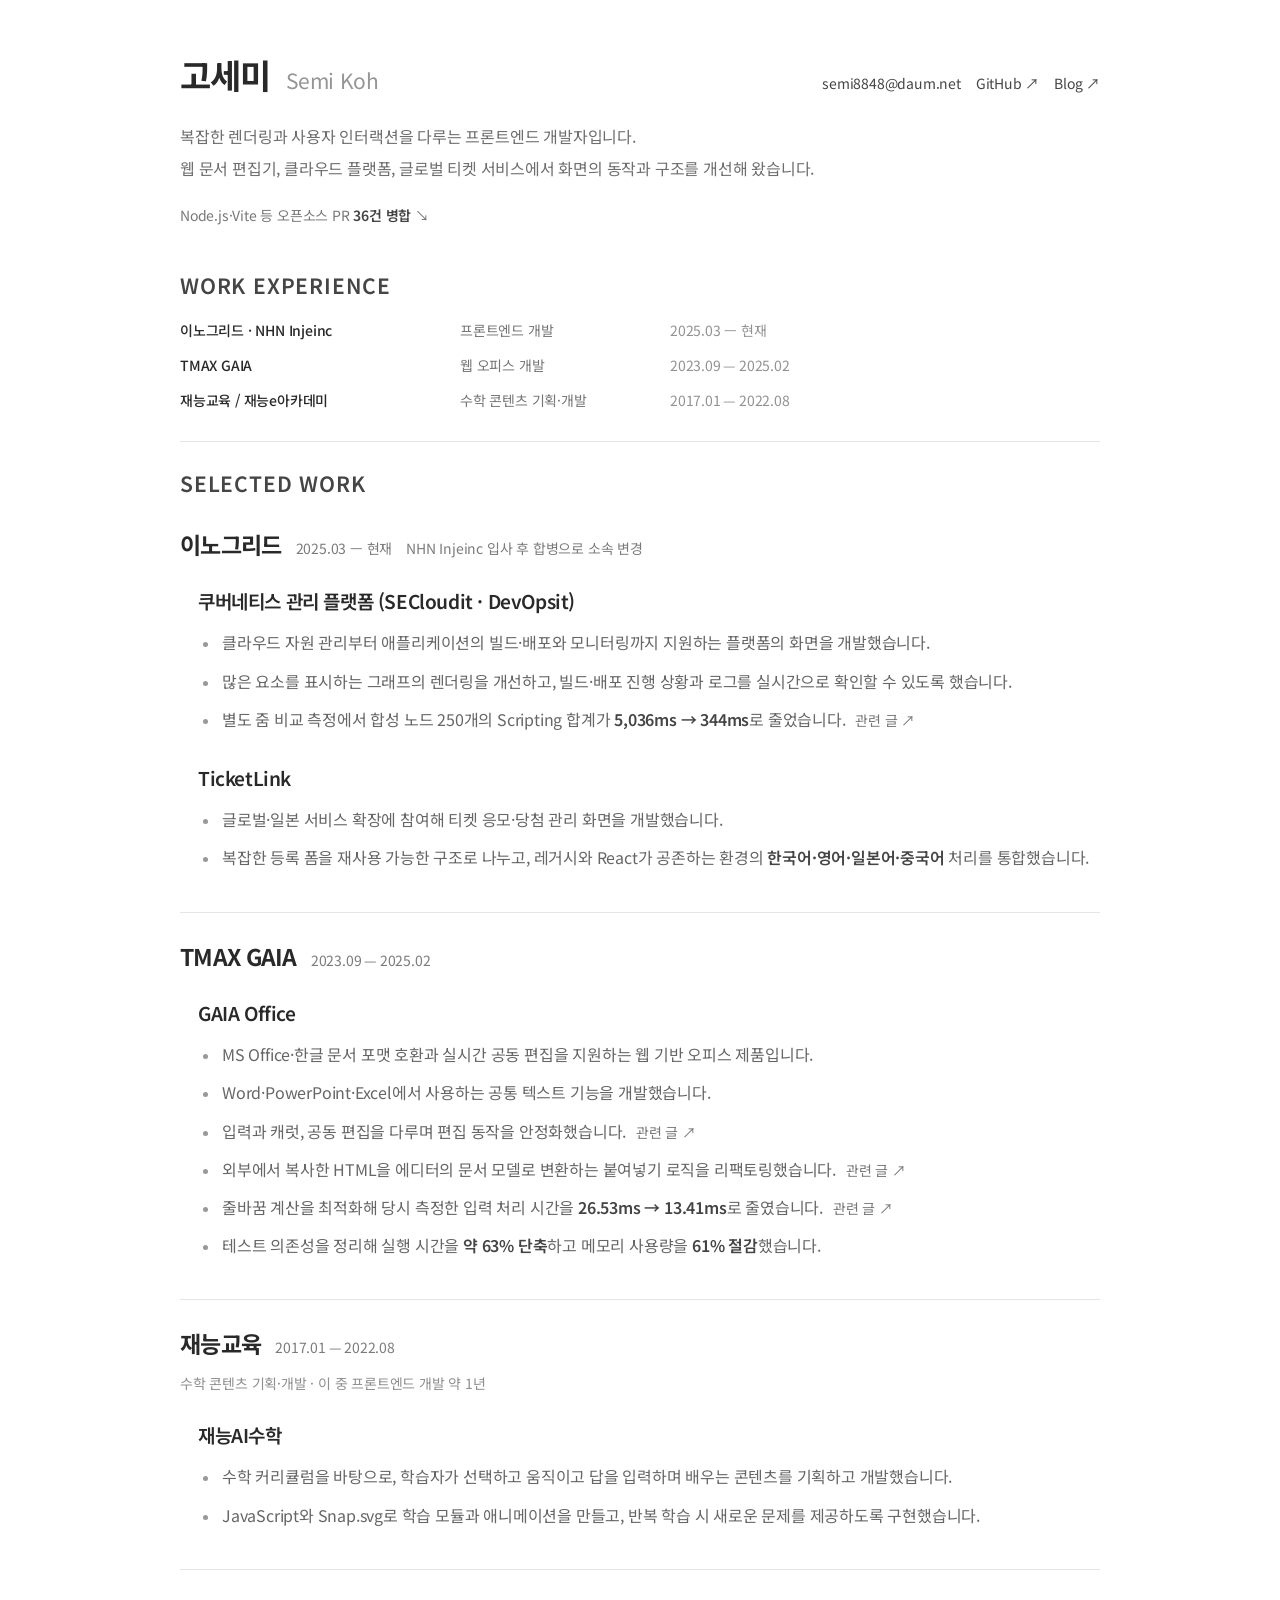
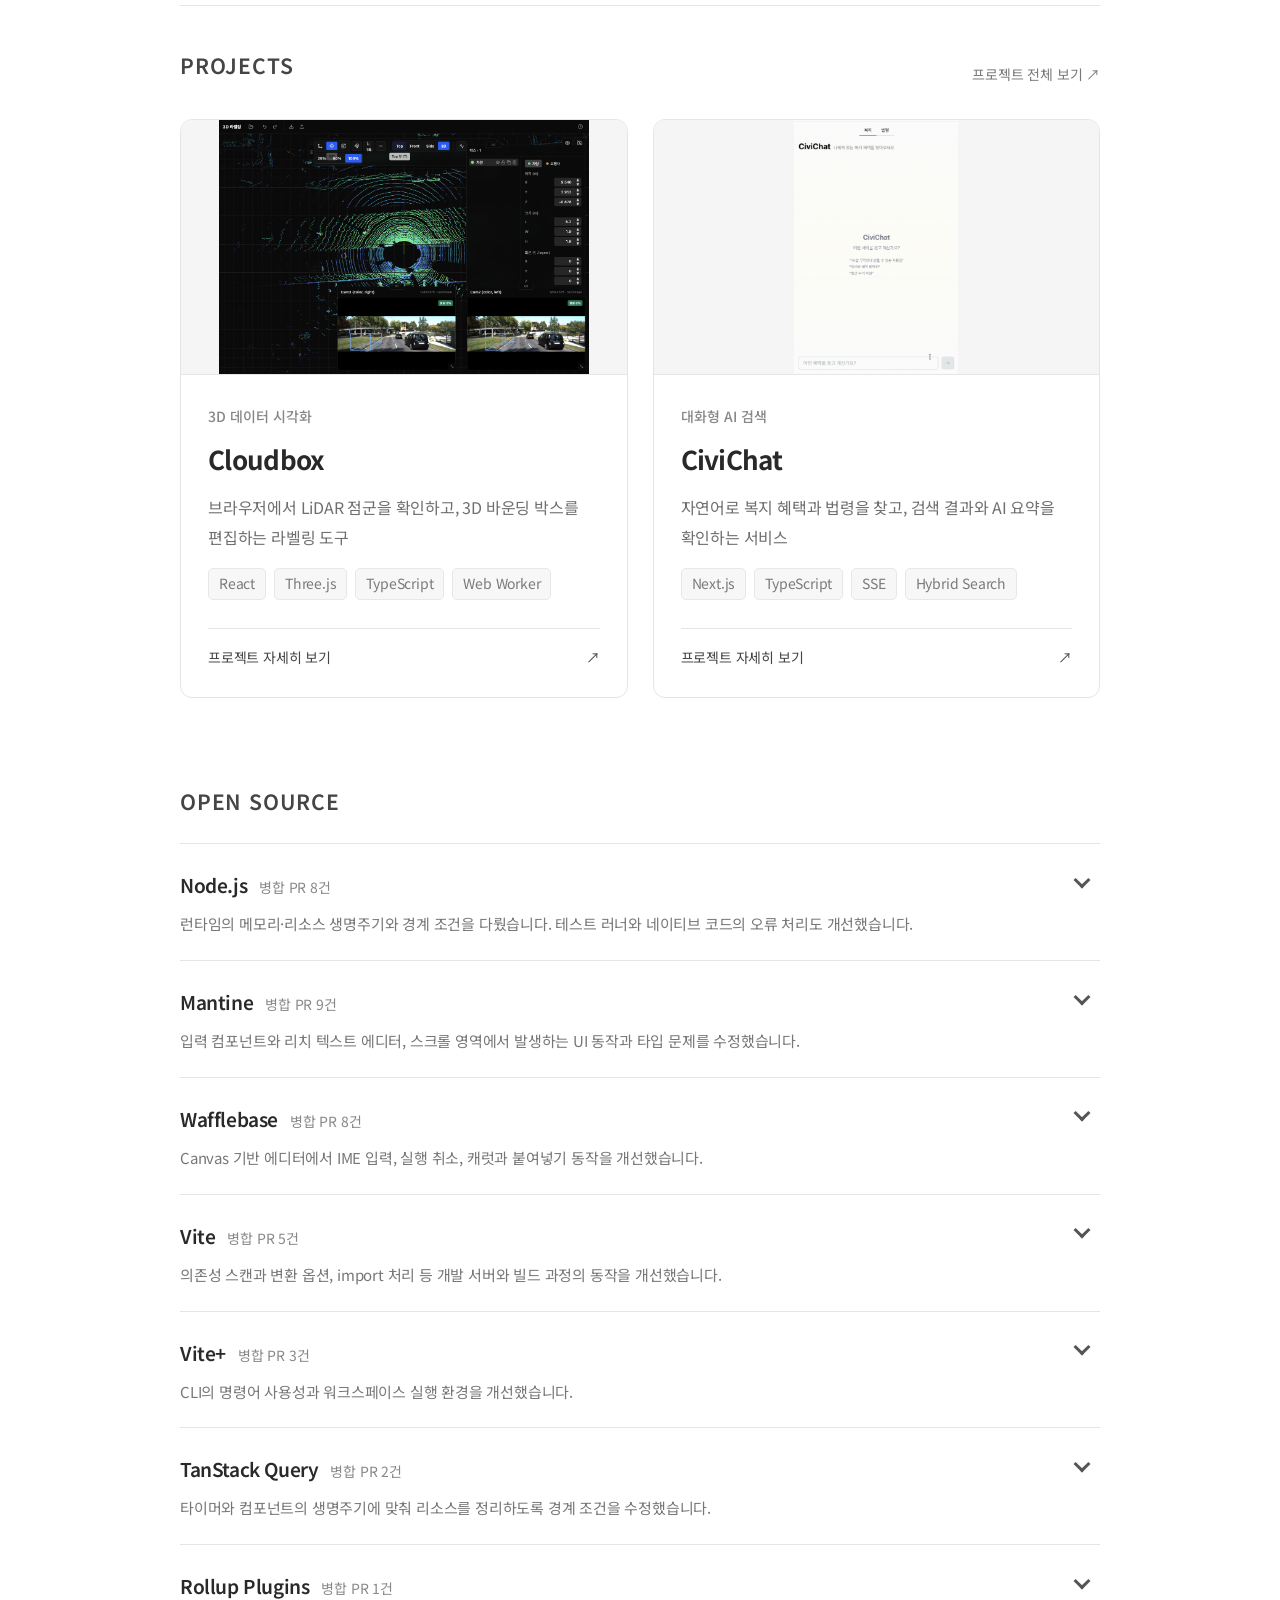
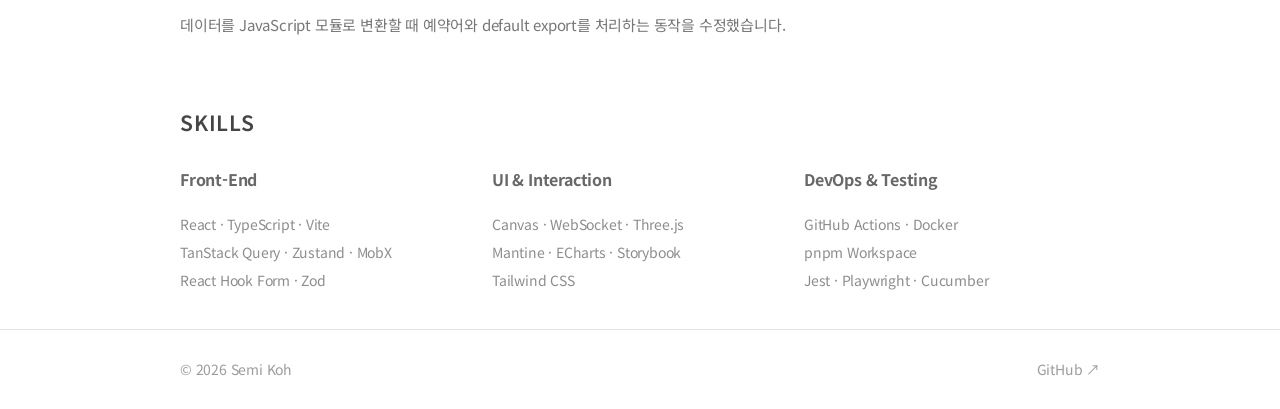
==== index.html @ ae6868f2 "Create portfolio" ====
<!doctype html><html lang="ko"><head><meta charset="utf-8"><meta name="viewport" content="width=device-width, initial-scale=1"><meta name="description" content="고세미의 프론트엔드 개발 포트폴리오. 렌더링 성능, 복잡한 UI, 오픈소스 기여를 소개합니다."><title>고세미 · 프론트엔드 포트폴리오</title><link rel="stylesheet" href="style.css?v=20261123-18"></head><body><a class="skip" href="#main">본문 바로가기</a><main id="main" class="wrap career-page portfolio-document"><section class="portfolio-introduction"><div class="intro-heading-row"><h1>고세미<span> Semi Koh</span></h1><div class="profile-links"><a href="mailto:semi8848@daum.net">semi8848@daum.net</a><a href="https://github.com/semimikoh" target="_blank" rel="noopener noreferrer">GitHub ↗</a><a href="https://colonni.xyz/ko" target="_blank" rel="noopener noreferrer">Blog ↗</a></div></div><p>복잡한 렌더링과 사용자 인터랙션을 다루는 프론트엔드 개발자입니다.<br>웹 문서 편집기, 클라우드 플랫폼, 글로벌 티켓 서비스에서 화면의 동작과 구조를 개선해 왔습니다.</p><p class="contribution-summary"><a href="#open-source">Node.js·Vite 등 오픈소스 PR <strong>36건 병합</strong><span aria-hidden="true"> ↘</span></a></p></section>
<section class="work-overview" aria-labelledby="work-experience"><h2 id="work-experience" class="document-section-title">WORK EXPERIENCE</h2><a href="#inno"><span>이노그리드 · NHN Injeinc</span><span>프론트엔드 개발</span><time>2025.03 — 현재</time></a><a href="#editor"><span>TMAX GAIA</span><span>웹 오피스 개발</span><time>2023.09 — 2025.02</time></a><a href="#jaeneung"><span>재능교육 / 재능e아카데미</span><span>수학 콘텐츠 기획·개발</span><time>2017.01 — 2022.08</time></a></section><h2 class="document-section-title selected-work-title">SELECTED WORK</h2>
<section class="career career-inno" id="inno"><div class="career-company"><div class="company-title-row"><h2>이노그리드</h2><span class="company-period">2025.03 — 현재</span><span class="company-note">NHN Injeinc 입사 후 합병으로 소속 변경</span></div></div><div class="career-projects">
<section class="career-project career-summary" id="platform"><h3 class="career-project-name">쿠버네티스 관리 플랫폼 (SECloudit · DevOpsit)</h3><ul class="career-summary-points"><li>클라우드 자원 관리부터 애플리케이션의 빌드·배포와 모니터링까지 지원하는 플랫폼의 화면을 개발했습니다.</li><li>많은 요소를 표시하는 그래프의 렌더링을 개선하고, 빌드·배포 진행 상황과 로그를 실시간으로 확인할 수 있도록 했습니다.</li><li>별도 줌 비교 측정에서 합성 노드 250개의 Scripting 합계가 <strong>5,036ms → 344ms</strong>로 줄었습니다. <a class="career-inline-link" href="https://colonni.xyz/ko/posts/dom-canvas-hybrid-rendering" target="_blank" rel="noopener noreferrer" aria-label="그래프 렌더링 개선 관련 글 (새 탭)">관련 글 ↗</a></li></ul></section>
<section class="career-project career-summary" id="ticketlink"><h3 class="career-project-name">TicketLink</h3><ul class="career-summary-points"><li>글로벌·일본 서비스 확장에 참여해 티켓 응모·당첨 관리 화면을 개발했습니다.</li><li>복잡한 등록 폼을 재사용 가능한 구조로 나누고, 레거시와 React가 공존하는 환경의 <strong>한국어·영어·일본어·중국어</strong> 처리를 통합했습니다.</li></ul></section>
</div></section>
<section class="career" id="editor"><div class="career-company"><div class="company-title-row"><h2>TMAX GAIA</h2><span class="company-period">2023.09 — 2025.02</span></div></div><div class="career-projects"><section class="career-project career-summary"><h3 class="career-project-name">GAIA Office</h3><ul class="career-summary-points"><li>MS Office·한글 문서 포맷 호환과 실시간 공동 편집을 지원하는 웹 기반 오피스 제품입니다.</li><li>Word·PowerPoint·Excel에서 사용하는 공통 텍스트 기능을 개발했습니다.</li><li>입력과 캐럿, 공동 편집을 다루며 편집 동작을 안정화했습니다. <a class="career-inline-link" href="https://colonni.xyz/ko/posts/react-18-cursor-rendering" target="_blank" rel="noopener noreferrer" aria-label="입력과 캐럿 렌더링 관련 글 (새 탭)">관련 글 ↗</a></li><li>외부에서 복사한 HTML을 에디터의 문서 모델로 변환하는 붙여넣기 로직을 리팩토링했습니다. <a class="career-inline-link" href="https://colonni.xyz/ko/posts/editor-paste-domain-logic" target="_blank" rel="noopener noreferrer" aria-label="붙여넣기 도메인 로직 설계 관련 글 (새 탭)">관련 글 ↗</a></li><li>줄바꿈 계산을 최적화해 당시 측정한 입력 처리 시간을 <strong>26.53ms → 13.41ms</strong>로 줄였습니다. <a class="career-inline-link" href="https://colonni.xyz/ko/posts/algorithm-frontend-optimization" target="_blank" rel="noopener noreferrer" aria-label="텍스트 줄바꿈 최적화 관련 글 (새 탭)">관련 글 ↗</a></li><li>테스트 의존성을 정리해 실행 시간을 <strong>약 63% 단축</strong>하고 메모리 사용량을 <strong>61% 절감</strong>했습니다.</li></ul></section></div></section>
<section class="career" id="jaeneung"><div class="career-company"><div class="company-title-row"><h2>재능교육</h2><span class="company-period">2017.01 — 2022.08</span></div><p class="role">수학 콘텐츠 기획·개발 · 이 중 프론트엔드 개발 약 1년</p></div><div class="career-projects"><section class="career-project career-summary"><h3 class="career-project-name">재능AI수학</h3><ul class="career-summary-points"><li>수학 커리큘럼을 바탕으로, 학습자가 선택하고 움직이고 답을 입력하며 배우는 콘텐츠를 기획하고 개발했습니다.</li><li>JavaScript와 Snap.svg로 학습 모듈과 애니메이션을 만들고, 반복 학습 시 새로운 문제를 제공하도록 구현했습니다.</li></ul></section></div></section>
<section class="home-section personal-projects" id="personal-projects" aria-labelledby="projects-title"><div class="home-section-head"><div><h2 id="projects-title" class="section-eyebrow">PROJECTS</h2></div><a href="projects.html">프로젝트 전체 보기 ↗</a></div><div class="project-grid"><a class="project-card" href="project-cloudbox.html"><div class="project-card-cover cloudbox"><img src="assets/cloudbox.png" alt="Cloudbox 실행 화면" loading="lazy"></div><div class="project-card-body"><span class="project-kicker">3D 데이터 시각화</span><h2>Cloudbox</h2><p>브라우저에서 LiDAR 점군을 확인하고, 3D 바운딩 박스를 편집하는 라벨링 도구</p><div class="tags"><span class="tag">React</span><span class="tag">Three.js</span><span class="tag">TypeScript</span><span class="tag">Web Worker</span></div><span class="project-card-link">프로젝트 자세히 보기 <span aria-hidden="true">↗</span></span></div></a><a class="project-card" href="project-civichat.html"><div class="project-card-cover civichat"><img src="assets/civichat.gif" alt="CiviChat 실행 화면" loading="lazy"></div><div class="project-card-body"><span class="project-kicker">대화형 AI 검색</span><h2>CiviChat</h2><p>자연어로 복지 혜택과 법령을 찾고, 검색 결과와 AI 요약을 확인하는 서비스</p><div class="tags"><span class="tag">Next.js</span><span class="tag">TypeScript</span><span class="tag">SSE</span><span class="tag">Hybrid Search</span></div><span class="project-card-link">프로젝트 자세히 보기 <span aria-hidden="true">↗</span></span></div></a></div></section><section class="section experience-oss career-additional" id="open-source"><div class="additional-heading"><p class="page-eyebrow">OPEN SOURCE</p></div><details class="oss-repository"><summary class="oss-repository-summary"><div class="oss-repository-heading"><h3>Node.js</h3><span class="oss-merge-count">병합 PR 8건</span></div><p class="oss-repository-description">런타임의 메모리·리소스 생명주기와 경계 조건을 다뤘습니다. 테스트 러너와 네이티브 코드의 오류 처리도 개선했습니다.</p><span class="oss-expand-control" aria-hidden="true"><span class="oss-expand-icon"></span></span></summary><div class="oss-repository-content"><ul class="oss-contributions"><li><span>test_runner의 필터링된 suite build 대기 처리</span><a href="https://github.com/nodejs/node/pull/64208" target="_blank" rel="noopener noreferrer" aria-label="Node.js PR 64208 보기">#64208 ↗</a></li><li><span>Blob.stream()의 source buffer 누수 수정</span><a href="https://github.com/nodejs/node/pull/63577" target="_blank" rel="noopener noreferrer" aria-label="Node.js PR 63577 보기">#63577 ↗</a></li><li><span>closeIdleConnections의 pre-request socket 종료 처리</span><a href="https://github.com/nodejs/node/pull/63470" target="_blank" rel="noopener noreferrer" aria-label="Node.js PR 63470 보기">#63470 ↗</a></li><li><span>FFI DynamicLibrary 조기 GC 방지 및 네이티브 라이브러리 생명주기 안정성 개선</span><a href="https://github.com/nodejs/node/pull/63024" target="_blank" rel="noopener noreferrer" aria-label="Node.js PR 63024 보기">#63024 ↗</a></li><li><span>invalid using syntax 처리 중 GetErrorSource() crash 수정 및 회귀 테스트 추가</span><a href="https://github.com/nodejs/node/pull/62770" target="_blank" rel="noopener noreferrer" aria-label="Node.js PR 62770 보기">#62770 ↗</a></li><li><span>inspector help message dead URL 수정 및 관련 테스트 갱신</span><a href="https://github.com/nodejs/node/pull/62745" target="_blank" rel="noopener noreferrer" aria-label="Node.js PR 62745 보기">#62745 ↗</a></li><li><span>[v22.x 백포트] EncodeInto의 WriteUtf8 capacity를 INT_MAX로 clamp해 32비트 오버플로우 해결</span><a href="https://github.com/nodejs/node/pull/62621" target="_blank" rel="noopener noreferrer" aria-label="Node.js PR 62621 보기">#62621 ↗</a></li><li><span>byteLength benchmark의 잘못된 base64 입력값 수정</span><a href="https://github.com/nodejs/node/pull/60841" target="_blank" rel="noopener noreferrer" aria-label="Node.js PR 60841 보기">#60841 ↗</a></li></ul><a class="oss-repo-link" href="https://github.com/nodejs/node" target="_blank" rel="noopener noreferrer">저장소 보기 ↗</a></div></details><details class="oss-repository"><summary class="oss-repository-summary"><div class="oss-repository-heading"><h3>Mantine</h3><span class="oss-merge-count">병합 PR 9건</span></div><p class="oss-repository-description">입력 컴포넌트와 리치 텍스트 에디터, 스크롤 영역에서 발생하는 UI 동작과 타입 문제를 수정했습니다.</p><span class="oss-expand-control" aria-hidden="true"><span class="oss-expand-icon"></span></span></summary><div class="oss-repository-content"><ul class="oss-contributions"><li><span>PasswordInput의 <code>dir</code> 재정의 시 section 위치 오류 수정</span><a href="https://github.com/mantinedev/mantine/pull/8936" target="_blank" rel="noopener noreferrer" aria-label="Mantine PR 8936 보기">#8936 ↗</a></li><li><span>Input의 <code>dir</code> 재정의 시 section 위치 오류 수정</span><a href="https://github.com/mantinedev/mantine/pull/8905" target="_blank" rel="noopener noreferrer" aria-label="Mantine PR 8905 보기">#8905 ↗</a></li><li><span>RichTextEditor task list 빈 항목의 caret 미노출 문제 수정</span><a href="https://github.com/mantinedev/mantine/pull/8821" target="_blank" rel="noopener noreferrer" aria-label="Mantine PR 8821 보기">#8821 ↗</a></li><li><span>ScrollArea의 offsetScrollbars=&quot;present&quot; 설정 시 scrollbar 미노출 문제 수정</span><a href="https://github.com/mantinedev/mantine/pull/8844" target="_blank" rel="noopener noreferrer" aria-label="Mantine PR 8844 보기">#8844 ↗</a></li><li><span>@mantine/form field path 타입 제안 누락 문제 개선</span><a href="https://github.com/mantinedev/mantine/pull/8810" target="_blank" rel="noopener noreferrer" aria-label="Mantine PR 8810 보기">#8810 ↗</a></li></ul><a class="oss-repo-link" href="https://github.com/mantinedev/mantine" target="_blank" rel="noopener noreferrer">저장소 보기 ↗</a></div></details><details class="oss-repository"><summary class="oss-repository-summary"><div class="oss-repository-heading"><h3>Wafflebase</h3><span class="oss-merge-count">병합 PR 8건</span></div><p class="oss-repository-description">Canvas 기반 에디터에서 IME 입력, 실행 취소, 캐럿과 붙여넣기 동작을 개선했습니다.</p><span class="oss-expand-control" aria-hidden="true"><span class="oss-expand-icon"></span></span></summary><div class="oss-repository-content"><ul class="oss-contributions"><li><span>서로 다른 글자 크기가 섞인 선택 영역에서 상대적 font-size 변경 구현</span><a href="https://github.com/wafflebase/wafflebase/pull/616" target="_blank" rel="noopener noreferrer" aria-label="Wafflebase PR 616 보기">#616 ↗</a></li><li><span>IME undo 이후 live-cursor 발행 과정에서 발생하는 캐럿 race condition 해결</span><a href="https://github.com/wafflebase/wafflebase/pull/612" target="_blank" rel="noopener noreferrer" aria-label="Wafflebase PR 612 보기">#612 ↗</a></li><li><span>표 셀 안에 붙여넣은 표가 현재 셀 내부에 중첩되도록 붙여넣기 동작 구현</span><a href="https://github.com/wafflebase/wafflebase/pull/531" target="_blank" rel="noopener noreferrer" aria-label="Wafflebase PR 531 보기">#531 ↗</a></li><li><span>조합 중인 IME 텍스트의 underline 렌더링 구현</span><a href="https://github.com/wafflebase/wafflebase/pull/514" target="_blank" rel="noopener noreferrer" aria-label="Wafflebase PR 514 보기">#514 ↗</a></li><li><span>빈 목록 항목에서 Backspace 입력 시 목록을 종료하도록 편집 동작 구현</span><a href="https://github.com/wafflebase/wafflebase/pull/339" target="_blank" rel="noopener noreferrer" aria-label="Wafflebase PR 339 보기">#339 ↗</a></li><li><span>IME 조합 문자를 하나의 undo 단위로 병합</span><a href="https://github.com/wafflebase/wafflebase/pull/332" target="_blank" rel="noopener noreferrer" aria-label="Wafflebase PR 332 보기">#332 ↗</a></li></ul><a class="oss-repo-link" href="https://github.com/wafflebase/wafflebase" target="_blank" rel="noopener noreferrer">저장소 보기 ↗</a></div></details><details class="oss-repository"><summary class="oss-repository-summary"><div class="oss-repository-heading"><h3>Vite</h3><span class="oss-merge-count">병합 PR 5건</span></div><p class="oss-repository-description">의존성 스캔과 변환 옵션, import 처리 등 개발 서버와 빌드 과정의 동작을 개선했습니다.</p><span class="oss-expand-control" aria-hidden="true"><span class="oss-expand-icon"></span></span></summary><div class="oss-repository-content"><ul class="oss-contributions"><li><span>CSS Modules에서 JavaScript 예약어 클래스명의 named export 지원</span><a href="https://github.com/vitejs/vite/pull/22393" target="_blank" rel="noopener noreferrer" aria-label="Vite PR 22393 보기">#22393 ↗</a></li><li><span>의존성 스캔 시 Oxc JSX 옵션 전달 수정</span><a href="https://github.com/vitejs/vite/pull/22342" target="_blank" rel="noopener noreferrer" aria-label="Vite PR 22342 보기">#22342 ↗</a></li><li><span>optimizeDeps에서 사용자 <code>transform.target</code> 설정이 기본값을 재정의하도록 수정</span><a href="https://github.com/vitejs/vite/pull/22273" target="_blank" rel="noopener noreferrer" aria-label="Vite PR 22273 보기">#22273 ↗</a></li><li><span>?raw import 처리 시 불필요한 sourcemap fallback 생성을 건너뛰도록 수정</span><a href="https://github.com/vitejs/vite/pull/22148" target="_blank" rel="noopener noreferrer" aria-label="Vite PR 22148 보기">#22148 ↗</a></li><li><span>Deno workspace root 감지 로직 개선</span><a href="https://github.com/vitejs/vite/pull/22238" target="_blank" rel="noopener noreferrer" aria-label="Vite PR 22238 보기">#22238 ↗</a></li></ul><a class="oss-repo-link" href="https://github.com/vitejs/vite" target="_blank" rel="noopener noreferrer">저장소 보기 ↗</a></div></details><details class="oss-repository"><summary class="oss-repository-summary"><div class="oss-repository-heading"><h3>Vite+</h3><span class="oss-merge-count">병합 PR 3건</span></div><p class="oss-repository-description">CLI의 명령어 사용성과 워크스페이스 실행 환경을 개선했습니다.</p><span class="oss-expand-control" aria-hidden="true"><span class="oss-expand-icon"></span></span></summary><div class="oss-repository-content"><ul class="oss-contributions"><li><span><code>vp env list-remote</code>에 installed/current/default 버전 표시</span><a href="https://github.com/voidzero-dev/vite-plus/pull/1907" target="_blank" rel="noopener noreferrer" aria-label="Vite+ PR 1907 보기">#1907 ↗</a></li><li><span>workspace lint 실행 시 tsgolint 절대 경로 유지</span><a href="https://github.com/voidzero-dev/vite-plus/pull/1758" target="_blank" rel="noopener noreferrer" aria-label="Vite+ PR 1758 보기">#1758 ↗</a></li><li><span><code>vp fmt</code>의 <code>format</code> alias 추가</span><a href="https://github.com/voidzero-dev/vite-plus/pull/1727" target="_blank" rel="noopener noreferrer" aria-label="Vite+ PR 1727 보기">#1727 ↗</a></li></ul><a class="oss-repo-link" href="https://github.com/voidzero-dev/vite-plus" target="_blank" rel="noopener noreferrer">저장소 보기 ↗</a></div></details><details class="oss-repository"><summary class="oss-repository-summary"><div class="oss-repository-heading"><h3>TanStack Query</h3><span class="oss-merge-count">병합 PR 2건</span></div><p class="oss-repository-description">타이머와 컴포넌트의 생명주기에 맞춰 리소스를 정리하도록 경계 조건을 수정했습니다.</p><span class="oss-expand-control" aria-hidden="true"><span class="oss-expand-icon"></span></span></summary><div class="oss-repository-content"><ul class="oss-contributions"><li><span>vue-query-devtools에서 mount 이후에만 cleanup을 등록하도록 수정</span><a href="https://github.com/TanStack/query/pull/10439" target="_blank" rel="noopener noreferrer" aria-label="TanStack Query PR 10439 보기">#10439 ↗</a></li><li><span>query-core에서 timer ID가 0일 때 cleanup이 누락될 수 있는 문제 수정</span><a href="https://github.com/TanStack/query/pull/10401" target="_blank" rel="noopener noreferrer" aria-label="TanStack Query PR 10401 보기">#10401 ↗</a></li></ul><a class="oss-repo-link" href="https://github.com/TanStack/query" target="_blank" rel="noopener noreferrer">저장소 보기 ↗</a></div></details><details class="oss-repository"><summary class="oss-repository-summary"><div class="oss-repository-heading"><h3>Rollup Plugins</h3><span class="oss-merge-count">병합 PR 1건</span></div><p class="oss-repository-description">데이터를 JavaScript 모듈로 변환할 때 예약어와 default export를 처리하는 동작을 수정했습니다.</p><span class="oss-expand-control" aria-hidden="true"><span class="oss-expand-icon"></span></span></summary><div class="oss-repository-content"><ul class="oss-contributions"><li><span>예약어 key의 named export 지원 및 dataToEsm의 중복 default export 수정</span><a href="https://github.com/rollup/plugins/pull/2002" target="_blank" rel="noopener noreferrer" aria-label="Rollup Plugins PR 2002 보기">#2002 ↗</a></li></ul><a class="oss-repo-link" href="https://github.com/rollup/plugins" target="_blank" rel="noopener noreferrer">저장소 보기 ↗</a></div></details></section><section class="section"><div class="additional-heading"><p class="page-eyebrow">SKILLS</p></div><div class="stack"><div><h3>Front-End</h3><p>React · TypeScript · Vite<br>TanStack Query · Zustand · MobX<br>React Hook Form · Zod</p></div><div><h3>UI & Interaction</h3><p>Canvas · WebSocket · Three.js<br>Mantine · ECharts · Storybook<br>Tailwind CSS</p></div><div><h3>DevOps & Testing</h3><p>GitHub Actions · Docker<br>pnpm Workspace<br>Jest · Playwright · Cucumber</p></div></div></section></main><footer><div class="wrap"><span>© 2026 Semi Koh</span><a href="https://github.com/semimikoh" target="_blank" rel="noopener noreferrer">GitHub ↗</a></div></footer><script src="script.js"></script></body></html>
---- style.css ----
@import url('https://fonts.googleapis.com/css2?family=Noto+Sans+KR:wght@400;500;600;700&display=swap');
:root{--accent:#6c6c6c;--ink:#2c2c2c;--muted:#808080;--line:#e3e3e3;--surface:#f7f7f7}*{box-sizing:border-box}html{scroll-behavior:smooth;scroll-padding-top:80px}body{margin:0;background:#ffffff;color:var(--ink);font:16px/1.95 'Noto Sans KR',sans-serif;word-break:keep-all}a{color:inherit;text-decoration:none}a:hover{color:var(--accent)}a:focus-visible,button:focus-visible{outline:2px solid var(--accent);outline-offset:5px}::selection{background:#e9e9e9}.wrap{max-width:880px;margin:auto;padding:0 34px}.header{border-bottom:1px solid var(--line)}.header .wrap{height:53px;display:flex;align-items:center;justify-content:space-between;font-size:14px;color:var(--muted)}.header .section-name{font-size:14px;letter-spacing:1.6px;color:var(--accent);font-weight:700}.profile{padding:40px 0 75px;display:grid;grid-template-columns:205px 1fr;gap:30px}.profile-mark{height:205px;border:1.5px solid var(--accent);border-radius:50%;background:#f7f7f7;display:flex;align-items:center;justify-content:center;font:400 92px/1 Georgia,serif;color:#555555}.profile-mark span{color:#a8a8a8}h1{font-size:32px;line-height:1.5;letter-spacing:-1.2px;margin:0 0 4px}p{margin:0 0 20px}.subtitle{color:var(--muted);margin-bottom:16px}.profile-text{font-size:16px;line-height:2.05}.profile-text p{margin-bottom:24px}.profile-links{display:flex;gap:11px;flex-wrap:wrap;font-size:14px;color:var(--accent);margin-top:30px}.profile-links span{color:var(--line)}.home-links{display:grid;grid-template-columns:repeat(3,1fr);gap:20px;margin:8px 0 55px}.home-links>a{border:1px solid var(--line);border-radius:10px;padding:21px 20px;transition:border-color .15s}.home-links>a:hover{border-color:var(--accent)}.home-links h2{font-size:16px;margin:0 0 9px}.home-links p{font-size:14px;color:var(--muted);line-height:1.9;margin:0 0 17px}.keywords{font-size:14px;color:var(--accent);line-height:1.8}.education{padding-bottom:20px}.education h2{font-size:18px;color:var(--accent);border-bottom:1px solid var(--line);padding-bottom:7px}.education h3{font-size:16px;margin:5px 0}.education p{font-size:14px}.date{color:var(--muted);font-size:14px}.page-intro{padding:48px 0 0}.page-intro h1{font-size:23px;letter-spacing:-.7px;color:var(--accent);border-bottom:1px solid var(--line);padding-bottom:5px;margin:0 0 23px}.page-intro p{color:var(--muted);font-size:14px}.career{padding:26px 0 34px;border-bottom:1px solid var(--line)}.career:last-child{border-bottom:0}.career h2{font-size:17px;line-height:1.6;margin:0 0 4px}.career .date{display:inline-block;margin:0 0 7px}.role{font-size:14px;color:var(--muted);margin:0 0 14px}.role br{display:none}.tags{display:flex;flex-wrap:wrap;gap:8px;margin:13px 0 19px}.tag{color:var(--accent);border:1px solid #dbdbdb;border-radius:14px;padding:0 10px;font-size:14px;line-height:1.7}.case{margin:25px 0}.case:last-child{margin-bottom:0}.case h3{font-size:16px;margin:0 0 9px;line-height:1.7}.case p{font-size:14px;margin:6px 0;line-height:1.95}.case b{color:var(--accent);font-size:14px;margin-right:6px}.case b:after{content:':';margin-left:2px}.case a{color:var(--accent);font-size:14px;text-decoration:underline;text-underline-offset:4px}.project{margin:38px 0 60px}.project-top{display:grid;grid-template-columns:1fr 1fr;gap:40px;align-items:start}.project-visual{min-height:250px;display:flex;align-items:center;justify-content:center;background:#f6f6f6;padding:16px}.project-visual img{width:100%;display:block}.project-visual.phone{background:white}.project-visual.phone img{width:auto;max-width:100%;max-height:480px;border:1px solid var(--line);border-radius:18px}.eyebrow{font-size:14px;letter-spacing:1.2px;color:var(--muted)}.project-copy h2{font-size:24px;margin:7px 0 14px;letter-spacing:-.7px}.project-copy p{font-size:14px;line-height:2}.actions{display:flex;gap:10px;margin:20px 0}.button{display:inline-block;border:1px solid var(--accent);color:var(--accent);border-radius:22px;padding:6px 15px;font-size:14px}.button.primary{background:var(--accent);color:white}.project-stories{margin-top:35px}.detail>div{margin:28px 0}.detail h3{font-size:18px;line-height:1.7;margin:0 0 13px}.detail p{font-size:14px;line-height:2}.oss-row{display:grid;grid-template-columns:125px 1fr 20px;gap:20px;border-bottom:1px solid var(--line);padding:24px 0}.oss-row h3{font-size:16px;margin:0 0 5px}.oss-row p{font-size:14px;color:#686868;margin:0}.repo{font-size:14px;color:var(--accent);font-weight:600}.pr{font-size:14px;color:var(--muted)}.section{margin-bottom:35px}.about-grid{display:grid;grid-template-columns:120px 1fr;gap:24px;margin:0 0 40px}.about-grid h2{font-size:14px;margin:0;padding-top:3px;text-align:right}.about-grid p{font-size:14px;line-height:2.1;margin:0 0 23px}.small-link{color:var(--accent);font-size:14px}.section>.eyebrow{color:var(--accent)}.section>h2{font-size:18px}.stack{display:grid;grid-template-columns:repeat(3,1fr);gap:22px}.stack h3{font-size:14px}.stack p{font-size:14px;color:var(--muted)}.contact{border-top:1px solid var(--line);padding-top:25px;margin-top:25px;display:flex;align-items:center;justify-content:space-between;gap:20px}.contact h2{font-size:16px;margin:5px 0}.contact p{font-size:14px;color:var(--muted)}footer{margin:55px 0 0;padding:20px 0;border-top:1px solid var(--line);font-size:14px;color:var(--muted)}footer .wrap{display:flex;justify-content:space-between}.skip{position:absolute;top:-100px}.skip:focus{top:0;background:white;z-index:30}.filter{display:none}@media(max-width:700px){.wrap{padding:0 24px}.profile{grid-template-columns:1fr;padding:30px 0 40px;gap:23px}.profile-mark{width:110px;height:110px;font-size:52px}.profile h1{font-size:29px}.home-links{grid-template-columns:repeat(2,1fr);gap:12px}.home-links>a{padding:18px}.profile-text{font-size:14px}.project-top{grid-template-columns:1fr;gap:22px}.project-visual.phone img{max-height:400px}.about-grid{grid-template-columns:1fr;gap:7px;margin-bottom:25px}.about-grid h2{text-align:left;color:var(--accent);font-size:16px}.stack{grid-template-columns:1fr;gap:0}.oss-row{grid-template-columns:85px 1fr 12px;gap:10px}.contact{flex-direction:column;align-items:start}.page-intro{padding-top:30px}}

.section-title{font-size:22px!important;letter-spacing:-.5px;color:var(--accent);border-bottom:1px solid var(--line);padding-bottom:5px;margin:40px 0 18px}.experience-oss{margin-top:45px}.home-links .keywords{font-size:14px}.project-stories .detail{margin-top:28px}

/* Shared header: same green accent, borders and spacing as the document. */
.site-header{background:#ffffff;border-bottom:1px solid var(--line)}
.site-header>.wrap{min-height:82px;display:flex;justify-content:space-between;align-items:center;gap:24px}
.site-name{display:inline-flex;align-items:baseline;gap:1px;font-size:20px;font-weight:700;letter-spacing:-.7px;color:var(--ink)}
.site-name span{color:var(--accent)}
.site-header nav{display:flex;align-items:center;gap:8px}
.site-header nav a{display:inline-flex;justify-content:center;align-items:center;min-height:38px;padding:6px 17px;border:1px solid var(--line);border-radius:7px;background:#ffffff;font-size:14px;font-weight:500;line-height:1.6;color:#636363;transition:color .15s,background-color .15s,border-color .15s}
.site-header nav a:hover{color:var(--accent);background:var(--surface);border-color:#cbcbcb}
.site-header nav a[aria-current="page"]{background:var(--accent);border-color:var(--accent);color:#ffffff;font-weight:600}
.site-header nav a:focus-visible{outline:2px solid var(--accent);outline-offset:3px}
.home-links>a:focus-visible{outline:2px solid var(--accent);outline-offset:3px}
@media(max-width:450px){.site-header>.wrap{min-height:74px;gap:12px}.site-name{font-size:18px}.site-header nav{gap:6px}.site-header nav a{min-height:36px;padding:6px 10px;font-size:14px}}
@media(prefers-reduced-motion:reduce){html{scroll-behavior:auto}.site-header nav a{transition:none}}

.site-header>.wrap{justify-content:center;min-height:92px}
.site-header nav{justify-content:center;gap:16px}
.site-header nav a{min-height:46px;padding:10px 27px;font-size:16px}
@media(max-width:450px){.site-header>.wrap{min-height:82px}.site-header nav{gap:10px}.site-header nav a{min-height:44px;padding:9px 19px;font-size:16px}}

.home-links{grid-template-columns:repeat(2,minmax(0,1fr))}
@media(max-width:450px){.home-links{grid-template-columns:1fr}}

/* Project index and vertical case studies */
.projects-heading{padding:48px 0 34px}.project-kicker{font-size:14px;letter-spacing:1px;color:var(--accent);margin:0 0 10px;font-weight:500}.projects-heading h1{font-size:29px;margin:0 0 10px}.projects-heading>p:last-child{font-size:16px;color:var(--muted);margin:0}.project-grid{display:grid;grid-template-columns:repeat(2,minmax(0,1fr));gap:24px}.project-card{display:block;border:1px solid var(--line);border-radius:10px;overflow:hidden;color:var(--ink);transition:border-color .15s}.project-card:hover{color:var(--ink);border-color:var(--accent)}.project-card:focus-visible{outline:2px solid var(--accent);outline-offset:4px}.project-card-cover{height:225px;overflow:hidden;background:var(--surface);display:flex;align-items:center;justify-content:center;border-bottom:1px solid var(--line)}.project-card-cover img{width:100%;height:100%;object-fit:contain}.project-card-cover.civichat{background:#f6f6f6}.project-card-body{padding:24px}.project-card-body h2{font-size:23px;line-height:1.5;margin:5px 0 12px;letter-spacing:-.7px}.project-card-body>p{font-size:14px;color:#6f6f6f;min-height:76px;line-height:1.9;margin-bottom:16px}.project-card-body .tags{min-height:40px;margin:0 0 20px;align-content:start}.project-card-link{display:flex;justify-content:space-between;color:var(--accent);font-size:14px;border-top:1px solid var(--line);padding-top:15px}.back-link{display:inline-block;font-size:14px;color:var(--muted);margin:32px 0 24px}.project-page-heading{margin:0 0 30px}.project-page-heading h1{font-size:38px;margin:5px 0 12px}.project-page-heading>p:last-child{font-size:16px;line-height:1.9;color:#6b6b6b;margin:0;max-width:650px}.project-showcase{margin:0;background:#f6f6f6;border:1px solid var(--line);border-radius:8px;overflow:hidden}.project-showcase img{display:block;width:100%;height:auto;max-height:560px;object-fit:contain}.project-showcase.civichat img{height:490px;max-height:none;width:100%}.project-showcase figcaption{font-size:14px;text-align:center;color:var(--muted);border-top:1px solid var(--line);padding:10px;background:#ffffff}.project-actions{margin:23px 0 10px}.project-actions .button{padding:8px 20px;font-size:14px}.demo-hint{font-size:14px;color:var(--muted);margin:0 0 42px}.project-overview{border-top:1px solid var(--line);padding:30px 0}.project-overview h2,.project-cases>h2{font-size:21px;margin:0 0 20px;letter-spacing:-.6px}.project-overview>p{font-size:16px;line-height:2}.project-meta{margin:25px 0 0}.project-meta>div{display:grid;grid-template-columns:95px 1fr;gap:15px;margin:12px 0;font-size:14px}.project-meta dt{color:var(--muted)}.project-meta dd{margin:0}.project-meta .tags{margin:0}.project-cases{border-top:1px solid var(--line);padding:30px 0 0}.project-case{padding:20px 0 32px;border-bottom:1px solid var(--line)}.project-case:last-child{border-bottom:0}.case-number{font-size:14px;font-weight:600;color:var(--accent)}.project-case h3{font-size:19px;margin:6px 0 23px;letter-spacing:-.5px;line-height:1.65}.project-case h4{font-size:14px;color:var(--accent);margin:0 0 6px}.project-case p{font-size:16px;line-height:2;margin:0 0 22px}.project-bottom-nav{display:flex;justify-content:space-between;gap:20px;border-top:1px solid var(--line);padding:25px 0;font-size:14px;color:var(--accent)}@media(max-width:700px){.project-grid{grid-template-columns:1fr}.project-card-cover{height:230px}.project-card-body>p{min-height:0}.project-card-body .tags{min-height:0}.projects-heading{padding-top:32px}.project-page-heading h1{font-size:32px}.project-page-heading>p:last-child{font-size:16px}.project-showcase.civichat img{height:400px}.project-meta>div{grid-template-columns:78px 1fr;gap:10px}.project-case h3{font-size:18px}}@media(prefers-reduced-motion:reduce){.project-card{transition:none}}

.case-index{display:flex;flex-wrap:wrap;gap:8px 20px;padding:15px 0 22px;border-bottom:1px solid var(--line);margin-bottom:15px}.case-index a{font-size:14px;color:var(--accent);text-decoration:underline;text-underline-offset:4px}.project-case{padding:33px 0 38px}.project-case h3{font-size:23px;line-height:1.6;margin:9px 0 28px}.project-case p{margin-bottom:18px}.project-case>div{margin-bottom:24px}.case-flow{display:flex;flex-wrap:wrap;gap:10px;align-items:center;background:var(--surface);border:1px solid #e8e8e8;border-radius:6px;padding:18px;font-size:14px;color:var(--accent)}.case-flow span[aria-hidden]{color:#9f9f9f}.case-outcome{border-left:2px solid #bfbfbf;padding:0 0 0 18px}.case-outcome p:last-child{margin-bottom:0}.source-link{font-size:14px;color:var(--accent);text-decoration:underline;text-underline-offset:4px}@media(max-width:700px){.project-case h3{font-size:20px}.case-flow{padding:14px;gap:8px}.case-index{gap:8px 14px}}

/* Compact Cloudbox detail: title action, overview, then case studies. */
.project-title-row{display:flex;align-items:center;justify-content:space-between;gap:20px;margin:5px 0 14px}
.project-title-row h1{margin:0;line-height:1.4}
.project-title-row .project-demo-button{flex-shrink:0;border-radius:7px;padding:9px 17px;font-size:14px;line-height:1.6}
.project-detail .project-page-heading{margin-bottom:25px}
.project-detail .demo-hint{margin:12px 0 32px;font-size:14px}
.project-detail .project-overview{border:0;padding:0 0 18px}
.project-detail .project-overview h2{font-size:17px;margin-bottom:12px}
.project-detail .project-overview>p{color:#636363;margin:0;line-height:1.95}
.project-detail .project-cases{padding-top:0}
.project-detail .project-case{padding:32px 0 34px}
.project-detail .project-case h3{font-size:22px;line-height:1.6;margin:8px 0 24px}
.project-detail .project-case h4{margin-bottom:8px;font-size:14px}
.project-detail .project-case>div{margin-bottom:24px}
.project-detail .case-flow{margin:22px 0 26px}
.project-detail .case-outcome{border-left:0;border-radius:6px;background:var(--surface);padding:18px 20px}
@media(max-width:700px){.project-title-row{gap:12px}.project-title-row h1{font-size:30px}.project-title-row .project-demo-button{font-size:14px;padding:9px 12px}.project-detail .project-case h3{font-size:20px}}

.project-detail{padding-top:38px}.site-header nav a.nav-back{font-size:14px;padding:10px 14px;background:transparent;color:var(--muted);border-color:transparent}.site-header nav a.nav-back:hover{color:var(--accent);background:var(--surface)}@media(max-width:450px){.site-header nav{flex-wrap:wrap;padding:12px 0;gap:8px}.site-header nav a.nav-back{font-size:14px;padding:8px;min-height:36px}.project-detail{padding-top:28px}}

.site-header.has-back>.wrap{position:relative}.site-header.has-back>.wrap>.nav-back{position:absolute;left:34px;font-size:14px;color:var(--muted);padding:10px 0}.site-header.has-back>.wrap>.nav-back:hover{color:var(--accent)}@media(max-width:700px){.site-header.has-back>.wrap{flex-direction:column;align-items:stretch;gap:0;padding-top:8px;padding-bottom:4px}.site-header.has-back>.wrap>.nav-back{position:static;align-self:flex-start;padding:5px 0;font-size:14px}.site-header.has-back nav{padding:6px 0 10px;justify-content:center}}

/* Portfolio home: introduction, work, projects, and open source. */
.home-intro{padding:48px 0 42px}.home-label{font-size:14px;letter-spacing:1.5px;color:var(--accent);margin:0 0 12px}.home-intro h1{font-size:34px;letter-spacing:-1px;margin:0 0 18px}.home-summary{font-size:20px;line-height:1.85;font-weight:500;margin:0 0 20px;letter-spacing:-.5px}.home-intro-detail{color:#727272;font-size:16px;line-height:2;margin:0}.home-intro .profile-links{margin-top:24px;font-size:14px}.home-section{padding:32px 0 38px;border-top:1px solid var(--line)}.home-section-head{display:flex;justify-content:space-between;align-items:center;gap:20px;margin:0 0 24px}.home-section-head h2{font-size:22px;letter-spacing:-.5px;margin:0}.home-section-head>a{font-size:14px;color:var(--accent);white-space:nowrap}.home-career-item{display:grid;grid-template-columns:185px 1fr 18px;gap:22px;align-items:start;padding:23px 0;border-top:1px solid var(--line)}.home-career-item:first-child{border-top:0;padding-top:0}.home-career-item:last-child{padding-bottom:0}.home-career-name h3{font-size:16px;margin:0 0 5px;font-weight:600}.home-career-name>span{color:var(--muted);font-size:14px}.home-career-item h4{font-size:16px;font-weight:500;line-height:1.8;margin:0 0 7px}.home-career-item p{font-size:14px;color:#727272;margin:0;line-height:1.95}.row-arrow{color:var(--accent);font-size:16px}.home-section .project-card-body>p{min-height:0}.home-section .project-card-cover{height:210px}.home-section-desc{color:var(--muted);font-size:14px;margin:0 0 20px}.home-oss-item{display:grid;grid-template-columns:110px 1fr 82px;align-items:start;gap:18px;padding:22px 0;border-top:1px solid var(--line)}.home-oss-repo{font-size:14px;color:var(--accent);font-weight:600}.home-oss-item h3{font-size:16px;font-weight:500;margin:0 0 5px;line-height:1.8}.home-oss-item p{font-size:14px;color:var(--muted);line-height:1.9;margin:0}.home-oss-pr{font-size:14px;color:var(--accent);text-align:right}.home-career-item:hover h4,.home-oss-item:hover h3{color:var(--accent)}@media(max-width:700px){.home-intro{padding:32px 0}.home-intro h1{font-size:30px}.home-summary{font-size:18px}.home-summary br,.home-intro-detail br{display:none}.home-section{padding:27px 0 30px}.home-section-head{align-items:baseline;gap:12px}.home-section-head h2{font-size:20px}.home-section-head>a{font-size:14px}.home-career-item{grid-template-columns:1fr 18px;gap:12px}.home-career-name{grid-column:1}.home-career-item>div:nth-child(2){grid-column:1}.home-career-item .row-arrow{grid-column:2;grid-row:1}.home-oss-item{grid-template-columns:1fr auto;gap:6px 12px}.home-oss-repo{grid-column:1}.home-oss-item>div{grid-column:1 / -1;grid-row:2}.home-oss-pr{grid-column:2;grid-row:1}}

/* Cohesive editorial layout: a clear introduction, work timeline and case studies. */
:root{--accent:#5e5e5e;--ink:#303030;--muted:#7d7d7d;--line:#e7e7e7;--surface:#f6f6f6}
body{color:var(--ink);background:#ffffff;letter-spacing:-.2px}
.wrap{max-width:1080px;padding-left:40px;padding-right:40px}
.site-header{background:#ffffffed;backdrop-filter:blur(12px);position:sticky;top:0;z-index:20}
.site-header>.wrap{min-height:84px}
.site-header nav{gap:8px;padding:5px;background:#f4f4f4;border:1px solid #ebebeb;border-radius:11px}
.site-header nav a{border:0;background:transparent;border-radius:7px;min-height:40px;padding:8px 27px;color:#6f6f6f;font-weight:500}
.site-header nav a:hover{background:#ededed}
.site-header nav a[aria-current="page"]{background:var(--accent);box-shadow:0 2px 5px #42424210;color:#ffffff}
.page-eyebrow,.section-eyebrow{font-size:14px;color:var(--accent);letter-spacing:1.5px;font-weight:500;margin:0 0 12px}
.portfolio-home .home-intro{padding:64px 0 54px;position:relative}
.home-label{display:flex;align-items:center;gap:12px;letter-spacing:1.9px;font-size:14px}
.label-line{width:28px;height:2px;background:var(--accent)}
.portfolio-home .home-intro h1{font-size:49px;line-height:1.35;letter-spacing:-2px;margin:18px 0 25px;font-weight:700}
.name-period{color:var(--accent)}
.portfolio-home .home-summary{font-size:24px;font-weight:500;line-height:1.8;letter-spacing:-.8px;margin-bottom:22px}
.portfolio-home .home-intro-detail{font-size:16px;line-height:1.95;color:#7d7d7d}
.portfolio-home .profile-links{margin-top:30px;gap:15px}
.home-section{padding:43px 0 47px}
.home-section-head{margin-bottom:28px;align-items:end}
.home-section-head h2{font-size:26px;letter-spacing:-1px;line-height:1.5}
.home-section-head .section-eyebrow{font-size:14px;margin:0 0 9px;letter-spacing:1.1px}
.home-section-head>a{padding-bottom:3px;color:#797979}
.home-career-list{border:1px solid var(--line);border-radius:12px;overflow:hidden;padding:0 25px;background:#ffffff}
.home-career-item{grid-template-columns:205px 1fr 20px;padding:25px 0!important;gap:23px}
.home-career-item:hover{background:#fdfdfd}
.home-career-name h3{font-size:17px;letter-spacing:-.5px;margin-bottom:8px}
.home-career-name>span{font-size:14px;color:#8d8d8d}
.home-career-item h4{font-size:17px;font-weight:500;letter-spacing:-.4px}
.home-career-item p{font-size:15px;line-height:1.9;color:#7f7f7f}
.project-grid{gap:25px}.project-card{border-color:var(--line);border-radius:12px;transition:box-shadow .2s,border-color .2s}
.project-card:hover{box-shadow:0 10px 30px #3d3d3d09;border-color:#c2c2c2}
.home-section .project-card-cover{height:255px;background:#f5f5f5}
.project-card-body{padding:25px 27px}
.project-card-body h2{font-size:26px;margin:7px 0 14px}
.project-card-body>p{font-size:16px;line-height:1.9}
.project-card-body .project-kicker{color:#878787;letter-spacing:0}
.tag{font-size:14px;background:#f7f7f7;border-color:#e7e7e7;padding:3px 10px;color:#7a7a7a;border-radius:5px}
.home-oss-item{padding:24px 0;grid-template-columns:130px 1fr 90px}.home-oss-item h3{font-size:17px}.home-oss-item p{font-size:15px;color:#8c8c8c}
.home-oss-repo{align-self:start;padding-top:3px}.home-oss-pr{padding-top:3px}
.career-intro{padding:53px 0 40px;margin-bottom:10px;border-bottom:1px solid var(--line)}
.career-intro h1{font-size:34px;line-height:1.5;letter-spacing:-1.3px;margin:0 0 17px}
.career-intro>p:not(.page-eyebrow){font-size:16px;color:#828282;line-height:1.9;margin-bottom:27px}
.career-index{display:flex;gap:8px;flex-wrap:wrap}
.career-index a{font-size:14px;line-height:1.6;padding:7px 13px;border:1px solid var(--line);border-radius:6px;color:#787878;background:#ffffff}
.career-index a:hover{background:var(--surface);border-color:#d1d1d1;color:var(--accent)}
.career-page .career{display:grid;grid-template-columns:225px minmax(0,1fr);gap:35px;padding:36px 0 43px;border-bottom:1px solid var(--line);position:relative}
.career-company{align-self:start;position:sticky;top:115px;padding-left:17px;border-left:2px solid #d2d2d2}
.career-page .career-company h2{font-size:21px;letter-spacing:-.7px;margin:0 0 13px;line-height:1.5}
.career-page .career-company .date{font-size:14px;color:#797979;margin-bottom:13px}
.career-page .career-company .role{font-size:14px;color:#919191;line-height:1.9;margin-bottom:20px}
.career-page .career-company .role br{display:block}
.career-page .career-company .tags{gap:6px}.career-page .career-company .tag{font-size:14px;padding:2px 7px}
.career-work{min-width:0;display:flex;flex-direction:column;gap:19px}
.career-page .case{background:#ffffff;border:1px solid var(--line);border-radius:11px;padding:25px 25px 21px;margin:0;overflow:hidden}
.case-heading{display:flex;align-items:baseline;gap:10px;margin-bottom:20px}
.case-dot{flex:none;width:6px;height:6px;border-radius:50%;background:#9a9a9a}
.career-page .case-heading h3{font-size:19px;font-weight:600;line-height:1.65;letter-spacing:-.6px;margin:0}
.career-page .case>p{font-size:16px;line-height:1.95;color:#787878;display:grid;grid-template-columns:35px 1fr;column-gap:10px;margin:14px 0}
.career-page .case>p>b{font-size:14px;font-weight:500;color:#929292;line-height:2.2;margin:0}
.career-page .case>p>b:after{content:none}
.career-result{background:#f6f6f6;border-radius:6px;padding:14px 16px;margin:20px 0 0;display:grid;grid-template-columns:35px 1fr;gap:10px}
.career-result>span{font-size:14px;line-height:1.9;font-weight:500;color:var(--accent)}
.career-page .career-result p{font-size:15px;line-height:1.9;color:#686868;margin:0}
.career-page .case>a{display:inline-block;font-size:14px;margin-top:15px;text-decoration:none;color:#7b7b7b}
.career-page .case>a:hover{text-decoration:underline}
.career-page .career-additional{margin:54px 0 45px}
.additional-heading{margin:0 0 25px}.additional-heading h2{font-size:25px;line-height:1.6;letter-spacing:-.8px;margin:0 0 10px}.additional-heading>p:not(.page-eyebrow){font-size:16px;color:var(--muted)}
.career-page .oss-row{grid-template-columns:130px 1fr 20px;padding:23px 0}.career-page .oss-row h3{font-size:17px}.career-page .oss-row p{font-size:15px;line-height:1.9;color:#828282}.career-page .oss-row .repo,.career-page .oss-row .pr{font-size:14px}
.career-page .stack{gap:16px}.career-page .stack>div{border:1px solid var(--line);border-radius:9px;padding:19px 20px;background:#fdfdfd}.career-page .stack h3{font-size:16px;color:#686868;margin:0 0 14px}.career-page .stack p{font-size:14px;color:#8d8d8d;line-height:2;margin:0}
footer{margin-top:35px;padding:26px 0;color:#9c9c9c}footer .wrap{font-size:14px}
@media(max-width:850px){.wrap{padding-left:28px;padding-right:28px}.career-page .career{grid-template-columns:180px minmax(0,1fr);gap:22px}.career-page .case{padding:22px 20px}.home-career-item{grid-template-columns:170px 1fr 18px;gap:17px}.home-career-item p{font-size:14px}}
@media(max-width:700px){.wrap{padding-left:22px;padding-right:22px}.site-header>.wrap{min-height:78px}.site-header nav{gap:4px}.site-header nav a{padding:8px 21px}.portfolio-home .home-intro{padding:37px 0 35px}.portfolio-home .home-intro h1{font-size:39px;letter-spacing:-1.5px;margin:14px 0 20px}.portfolio-home .home-summary{font-size:20px;line-height:1.85;letter-spacing:-.6px}.portfolio-home .home-intro-detail{font-size:16px}.home-section{padding:30px 0}.home-section-head{align-items:start;gap:14px;margin-bottom:22px}.home-section-head h2{font-size:22px}.home-section-head>a{font-size:14px;margin-top:30px}.home-section-head .section-eyebrow{font-size:14px;letter-spacing:.5px}.home-career-list{padding:0 20px}.home-career-item{grid-template-columns:1fr 18px;gap:10px;padding:22px 0!important}.home-career-name h3{font-size:17px;margin-bottom:3px}.home-career-name>span{font-size:14px}.home-career-item h4{font-size:16px}.home-career-item p{font-size:15px}.home-section .project-card-cover{height:230px}.project-card-body{padding:23px}.home-oss-item{grid-template-columns:1fr auto;gap:7px 12px}.home-oss-item h3{font-size:16px}.home-oss-item p{font-size:15px}.career-intro{padding:34px 0 29px}.career-intro h1{font-size:29px}.career-page .career{grid-template-columns:1fr;gap:17px;padding:30px 0}.career-company{position:static;top:auto;padding-left:14px}.career-page .career-company h2{font-size:21px;margin-bottom:8px}.career-page .career-company .date{margin-bottom:8px}.career-page .career-company .role{margin-bottom:12px}.career-page .career-company .tags{margin-bottom:0}.career-work{gap:15px}.career-page .case{padding:22px 20px}.career-page .case-heading h3{font-size:18px}.career-page .case>p{grid-template-columns:30px 1fr;gap:8px;font-size:16px}.career-result{padding:13px;grid-template-columns:30px 1fr;gap:8px}.career-page .career-result p{font-size:15px}.additional-heading h2{font-size:23px}.career-page .oss-row{grid-template-columns:90px 1fr 14px;gap:12px}.career-page .stack{grid-template-columns:1fr}.site-header.has-back>.wrap>.nav-back{left:28px}.home-section-desc{font-size:15px}}
@media(prefers-reduced-motion:reduce){.project-card{transition:none}}

/* Career as an indented document, matching the reference's reading flow. */
.career-page{max-width:940px}
.career-page .career-intro{padding:40px 0 18px;margin:0;border:0}
.career-page .career-intro .page-eyebrow{margin-bottom:8px;font-size:14px}
.career-page .career-intro h1{font-size:28px;margin:0;padding-bottom:17px;border-bottom:1px solid var(--line)}
.career-page .career{display:block;padding:27px 0 31px;border-bottom:1px solid var(--line)}
.career-page .career-company{position:static;top:auto;padding:0;border:0;margin:0 0 23px}
.career-page .career-company h2{font-size:21px;margin:0 0 8px}
.career-page .career-company .date{display:inline-block;font-size:14px;margin:0 0 6px;color:#818181}
.career-page .career-company .role{font-size:14px;color:#8e8e8e;line-height:1.9;margin:0}
.career-page .career-company .role br{display:inline}
.career-page .career-company .role br:after{content:" · "}
.career-page .career-work{display:block;margin-left:20px;padding:0}
.career-page .case{border:0;border-radius:0;background:transparent;padding:0;margin:0 0 27px;overflow:visible}
.career-page .case:last-child{margin-bottom:0}
.career-page .case>h3{font-size:17px;font-weight:600;letter-spacing:-.35px;line-height:1.8;margin:0 0 10px;color:var(--ink)}
.career-points{list-style:disc;margin:0;padding-left:23px;color:#666666}
.career-points li{font-size:16px;line-height:1.95;padding-left:3px;margin:6px 0}
.career-points li::marker{color:#9c9c9c;font-size:12px}
.career-page .case>a{margin:9px 0 0 26px;font-size:14px;color:var(--accent)}
.career-skills{margin:24px 0 0 20px}
.career-skills>p{font-size:14px;color:var(--muted);font-weight:500;margin:0 0 10px}
.career-skills .tags{margin:0;gap:7px}
.career-page .career-skills .tag{border-radius:14px;background:#ffffff;padding:1px 9px;color:#808080;border-color:#e3e3e3}
.career-page .additional-heading h2{font-size:22px}
.career-page .stack>div{border:0;border-radius:0;background:transparent;padding:0}
.career-page .career-additional{margin-top:40px}
@media(max-width:700px){.career-page .career-intro{padding-top:28px}.career-page .career{padding:24px 0 28px}.career-page .career-work{margin-left:9px}.career-page .case>h3{font-size:17px}.career-points{padding-left:19px}.career-points li{font-size:16px;line-height:1.95;margin:8px 0}.career-skills{margin-left:9px}.career-page .case>a{margin-left:22px}.career-page .career-company .role br{display:block}}

.company-title-row{display:flex;align-items:baseline;gap:14px;flex-wrap:wrap;margin:0 0 8px}
.career-page .company-title-row h2{margin:0}
.company-note{font-size:14px;color:var(--muted);font-weight:400}
.career-case-title{display:flex;align-items:baseline;gap:14px;flex-wrap:wrap;margin-bottom:10px}
.career-page .career-case-title h3{font-size:17px;font-weight:600;letter-spacing:-.35px;line-height:1.8;margin:0;color:var(--ink)}
.career-case-title>a{font-size:14px;color:var(--accent);white-space:nowrap;line-height:1.8}
@media(max-width:700px){.company-title-row{gap:4px 12px}.career-case-title{gap:3px 12px}}

/* Company > project > contribution hierarchy. */
.career-page .career-company h2{font-size:25px;letter-spacing:-.7px}
.career-projects{margin-left:18px}
.career-project+.career-project{margin-top:34px}
.career-page .career-project-name{font-size:20px;font-weight:600;line-height:1.7;letter-spacing:-.4px;margin:0 0 5px;color:var(--ink)}
.career-project-description{font-size:14px;color:var(--muted);margin:0 0 21px;line-height:1.9}
.career-page .career-project .career-work{margin-left:18px}
.career-page .career-project .case>h4,.career-page .career-case-title h4{font-size:17px;font-weight:600;letter-spacing:-.3px;line-height:1.8;margin:0 0 10px;color:var(--ink)}
.career-page .career-case-title h4{margin:0}
@media(max-width:700px){.career-page .career-company h2{font-size:24px}.career-projects{margin-left:8px}.career-page .career-project .career-work{margin-left:9px}.career-page .career-project-name{font-size:19px}}

.company-period{font-size:14px;color:var(--muted);font-weight:400;white-space:nowrap}

/* The portfolio opens directly on work: a compact, reference-style document. */
.portfolio-document{max-width:940px}
.portfolio-introduction{padding:49px 0 40px}
.portfolio-introduction h1{font-size:34px;letter-spacing:-1px;line-height:1.5;margin:0 0 20px}
.portfolio-introduction h1>span{font-size:21px;font-weight:400;letter-spacing:-.4px;color:#959595;margin-left:10px}
.portfolio-introduction>p{font-size:16px;line-height:2;color:#6e6e6e;margin:0}
.portfolio-introduction .profile-links{margin-top:23px;font-size:14px;gap:20px}
.document-section-title{font-size:15px;font-weight:600;letter-spacing:1.3px;color:var(--accent);line-height:1.8;margin:0 0 19px}
.work-overview{padding:0 0 34px;border-bottom:1px solid var(--line)}
.work-overview>a{display:grid;grid-template-columns:1.1fr 1fr auto;gap:18px;align-items:baseline;padding:12px 0;font-size:14px;color:#757575}
.work-overview>a>span:first-child{color:var(--ink);font-weight:500}
.work-overview time{font-size:14px;color:#929292;white-space:nowrap}
.work-overview>a:hover span:first-child{color:var(--accent)}
.selected-work-title{margin:31px 0 0}
.portfolio-document .career-company h2{font-size:23px}
.portfolio-document .career-project-name{font-size:19px}
.portfolio-document .career{padding-top:26px}
.product-context{margin:0 0 22px 18px}
.product-context .career-points li{color:#868686;font-size:14px}
.personal-projects{margin-top:35px}
.personal-projects .home-section-head h2{font-size:23px}
.portfolio-document .career-points li{line-height:1.9;margin-top:6px;margin-bottom:6px}
@media(max-width:700px){.portfolio-introduction{padding:33px 0 31px}.portfolio-introduction h1{font-size:30px}.portfolio-introduction h1>span{font-size:18px}.portfolio-introduction>p br{display:none}.work-overview>a{grid-template-columns:1fr;gap:1px;padding:13px 0}.work-overview>a>span:nth-child(2){display:none}.work-overview time{font-size:14px}.product-context{margin-left:9px}}

.intro-heading-row{display:flex;align-items:baseline;justify-content:space-between;gap:14px 24px;flex-wrap:wrap;margin-bottom:20px}.portfolio-introduction .intro-heading-row h1{margin:0}.portfolio-introduction .intro-heading-row .profile-links{margin:0;gap:15px;align-items:center;font-size:14px}@media(max-width:700px){.intro-heading-row{gap:10px}.portfolio-introduction .intro-heading-row .profile-links{flex-wrap:wrap;gap:8px 15px}}

/* Wider desktop document, keeping the existing mobile gutters. */
.wrap,.career-page,.portfolio-document{max-width:1000px}

/* Neutral palette and a denser career summary. */
:root{--accent:#454545;--ink:#292929;--muted:#7b7b7b;--line:#e5e5e5;--surface:#f5f5f5}
.work-overview{padding-bottom:23px}
.work-overview>.document-section-title{margin-bottom:10px}
.work-overview>a{grid-template-columns:260px 190px auto;column-gap:20px;row-gap:0;padding:5px 0;line-height:1.8}
.selected-work-title{margin-top:25px}
@media(max-width:700px){.work-overview>a{grid-template-columns:1fr;gap:0;padding:7px 0}.work-overview time{line-height:1.7}}

/* Brief project narratives on the portfolio, with deeper explanations in linked articles. */
.career-summary>p{font-size:16px;line-height:2;color:#666;margin:10px 0 0}
.career-summary>p+p{margin-top:10px}
.career-reading{display:flex;flex-direction:column;align-items:flex-start;gap:6px;margin-top:15px}
.career-reading>a{font-size:14px;color:#606060;line-height:1.9;text-decoration:underline;text-decoration-color:#d0d0d0;text-underline-offset:4px}
.career-reading>a:hover{color:#222;text-decoration-color:#777}
.career-page .career-project+.career-project{margin-top:27px}
.career-page .career-summary .career-project-name{margin-bottom:8px}
@media(max-width:700px){.career-summary>p{line-height:1.95}.career-reading>a{font-size:14px}}

.career-summary-points{margin:10px 0 0;padding-left:21px;list-style:disc;color:#666}.career-summary-points li{font-size:16px;line-height:1.95;margin:7px 0;padding-left:3px}.career-summary-points li::marker{color:#999;font-size:12px}

.contribution-summary{margin:17px 0 0!important;font-size:14px!important;color:#777!important}.contribution-summary a{display:inline-block;color:#777}.contribution-summary strong{font-weight:600;color:#444}.contribution-summary a:hover{color:#333}.oss-repository{padding:24px 0 27px;border-top:1px solid var(--line)}.oss-repository-heading{display:flex;align-items:baseline;gap:12px;flex-wrap:wrap;margin-bottom:10px}.oss-repository-heading h3{font-size:19px;font-weight:600;letter-spacing:-.4px;margin:0}.oss-merge-count{font-size:14px;color:#888}.oss-repository-heading>a{font-size:14px;color:#777;margin-left:auto}.oss-repository-description{font-size:16px;color:#777;line-height:1.9;margin:0 0 15px}.oss-contributions{list-style:disc;margin:0;padding-left:21px}.oss-contributions li{font-size:15px;line-height:1.9;color:#666;padding-left:3px;margin:8px 0}.oss-contributions li::marker{color:#aaa;font-size:12px}.oss-contributions li>a{display:inline-block;font-size:14px;color:#888;white-space:nowrap;margin-left:10px;text-decoration:underline;text-decoration-color:#ddd;text-underline-offset:4px}.oss-contributions li>a:hover{color:#333}.oss-contributions code{font-size:.9em;background:#f4f4f4;padding:1px 4px;border-radius:3px;overflow-wrap:anywhere}.career-summary-points strong{font-weight:600;color:#444}.measurement-scope{font-size:14px;color:#888}@media(max-width:700px){.oss-repository-heading{gap:6px 10px}.oss-repository-description{font-size:16px}.oss-contributions li{font-size:16px}}

/* Repository accordions: compact overview, optional contribution details. */
.oss-repository{padding:0;border-top:1px solid var(--line)}
.oss-repository-summary{position:relative;list-style:none;cursor:pointer;padding:22px 34px 22px 0;color:inherit}
.oss-repository-summary::-webkit-details-marker{display:none}
.oss-repository-summary::marker{content:""}
.oss-repository-summary .oss-repository-heading{margin-bottom:7px}
.oss-repository-summary .oss-repository-description{font-size:15px;line-height:1.85;margin:0}
.oss-expand-icon{position:absolute;right:4px;top:30px;width:8px;height:8px;border-right:1.5px solid #888;border-bottom:1.5px solid #888;transform:rotate(45deg)}
.oss-repository[open] .oss-expand-icon{transform:rotate(225deg);top:34px}
.oss-repository-summary:hover h3{color:#555}
.oss-repository-summary:focus-visible{outline:2px solid #777;outline-offset:3px;border-radius:3px}
.oss-repository-content{padding:0 0 24px 14px}
.oss-repo-link{display:inline-block;margin:12px 0 0 24px;font-size:14px;color:#777;text-decoration:underline;text-decoration-color:#ddd;text-underline-offset:4px}
@media(max-width:700px){.oss-repository-summary{padding-top:20px;padding-bottom:20px}.oss-repository-summary .oss-repository-description{font-size:16px}.oss-repository-content{padding-left:3px}}

.oss-repository-summary{padding-right:112px}
.oss-expand-control{position:absolute;right:0;top:22px;display:inline-flex;align-items:center;justify-content:center;gap:11px;padding:7px 11px;min-height:36px;border:1px solid #d7d7d7;border-radius:6px;background:#f7f7f7;color:#555;font-size:14px;line-height:1.4}
.oss-expand-control .oss-expand-icon{position:static;width:9px;height:9px;border-width:0 2px 2px 0;border-color:#555;margin-top:-4px}
.oss-collapse-label{display:none}
.oss-repository[open] .oss-expand-label{display:none}
.oss-repository[open] .oss-collapse-label{display:inline}
.oss-repository[open] .oss-expand-control .oss-expand-icon{position:static;margin-top:5px}
.oss-repository-summary:hover .oss-expand-control{background:#ededed;border-color:#bdbdbd}
@media(max-width:700px){.oss-repository-summary{padding-right:0}.oss-repository-summary .oss-repository-heading{padding-right:104px;min-height:36px;align-items:center}.oss-expand-control{top:20px}}

.oss-repository-summary{padding-right:48px}
.oss-expand-control{top:22px;right:2px;width:32px;height:32px;min-height:32px;padding:0;gap:0;border:0;border-radius:0;background:transparent}
.oss-expand-control .oss-expand-icon{width:12px;height:12px;border-right:3px solid #555;border-bottom:3px solid #555;margin-top:-5px}
.oss-repository-summary:hover .oss-expand-control{background:transparent;border:0}
.oss-repository[open] .oss-expand-control .oss-expand-icon{margin-top:7px}
@media(max-width:700px){.oss-repository-summary{padding-right:0}.oss-repository-summary .oss-repository-heading{padding-right:48px}}

/* Consistent section labels on the portfolio homepage. */
.portfolio-document .document-section-title,
.portfolio-document .home-section-head .section-eyebrow,
.portfolio-document .additional-heading .page-eyebrow{font-size:21px;font-weight:600;letter-spacing:.8px;line-height:1.6}
@media(max-width:700px){.portfolio-document .document-section-title,.portfolio-document .home-section-head .section-eyebrow,.portfolio-document .additional-heading .page-eyebrow{font-size:19px}}

.office-role{display:flex;flex-wrap:wrap;gap:10px 24px;font-size:14px;color:#888;margin:0 0 27px;padding-bottom:20px;border-bottom:1px solid var(--line)}

/* Simple back navigation for project pages. */
.portfolio-back-header{background:var(--bg,#fff)}
.portfolio-back-header>.wrap{display:flex;justify-content:flex-start;padding-top:24px;padding-bottom:12px}
.portfolio-back-header a{display:inline-flex;align-items:center;gap:9px;min-height:44px;color:var(--muted);font-size:15px;text-decoration:none}
.portfolio-back-header a:hover{color:var(--ink)}
.portfolio-back-header a:focus-visible{outline:2px solid var(--ink);outline-offset:5px;border-radius:2px}
.portfolio-back-header a span{font-size:21px;line-height:1}

.career-summary-points .career-inline-link{display:inline;color:#777;font-size:14px;font-weight:400;white-space:nowrap;margin-left:6px;text-decoration:none}
.career-summary-points .career-inline-link:hover{color:var(--ink);text-decoration:underline;text-underline-offset:3px}
.career-summary-points .career-inline-link:focus-visible{outline:2px solid var(--ink);outline-offset:3px}
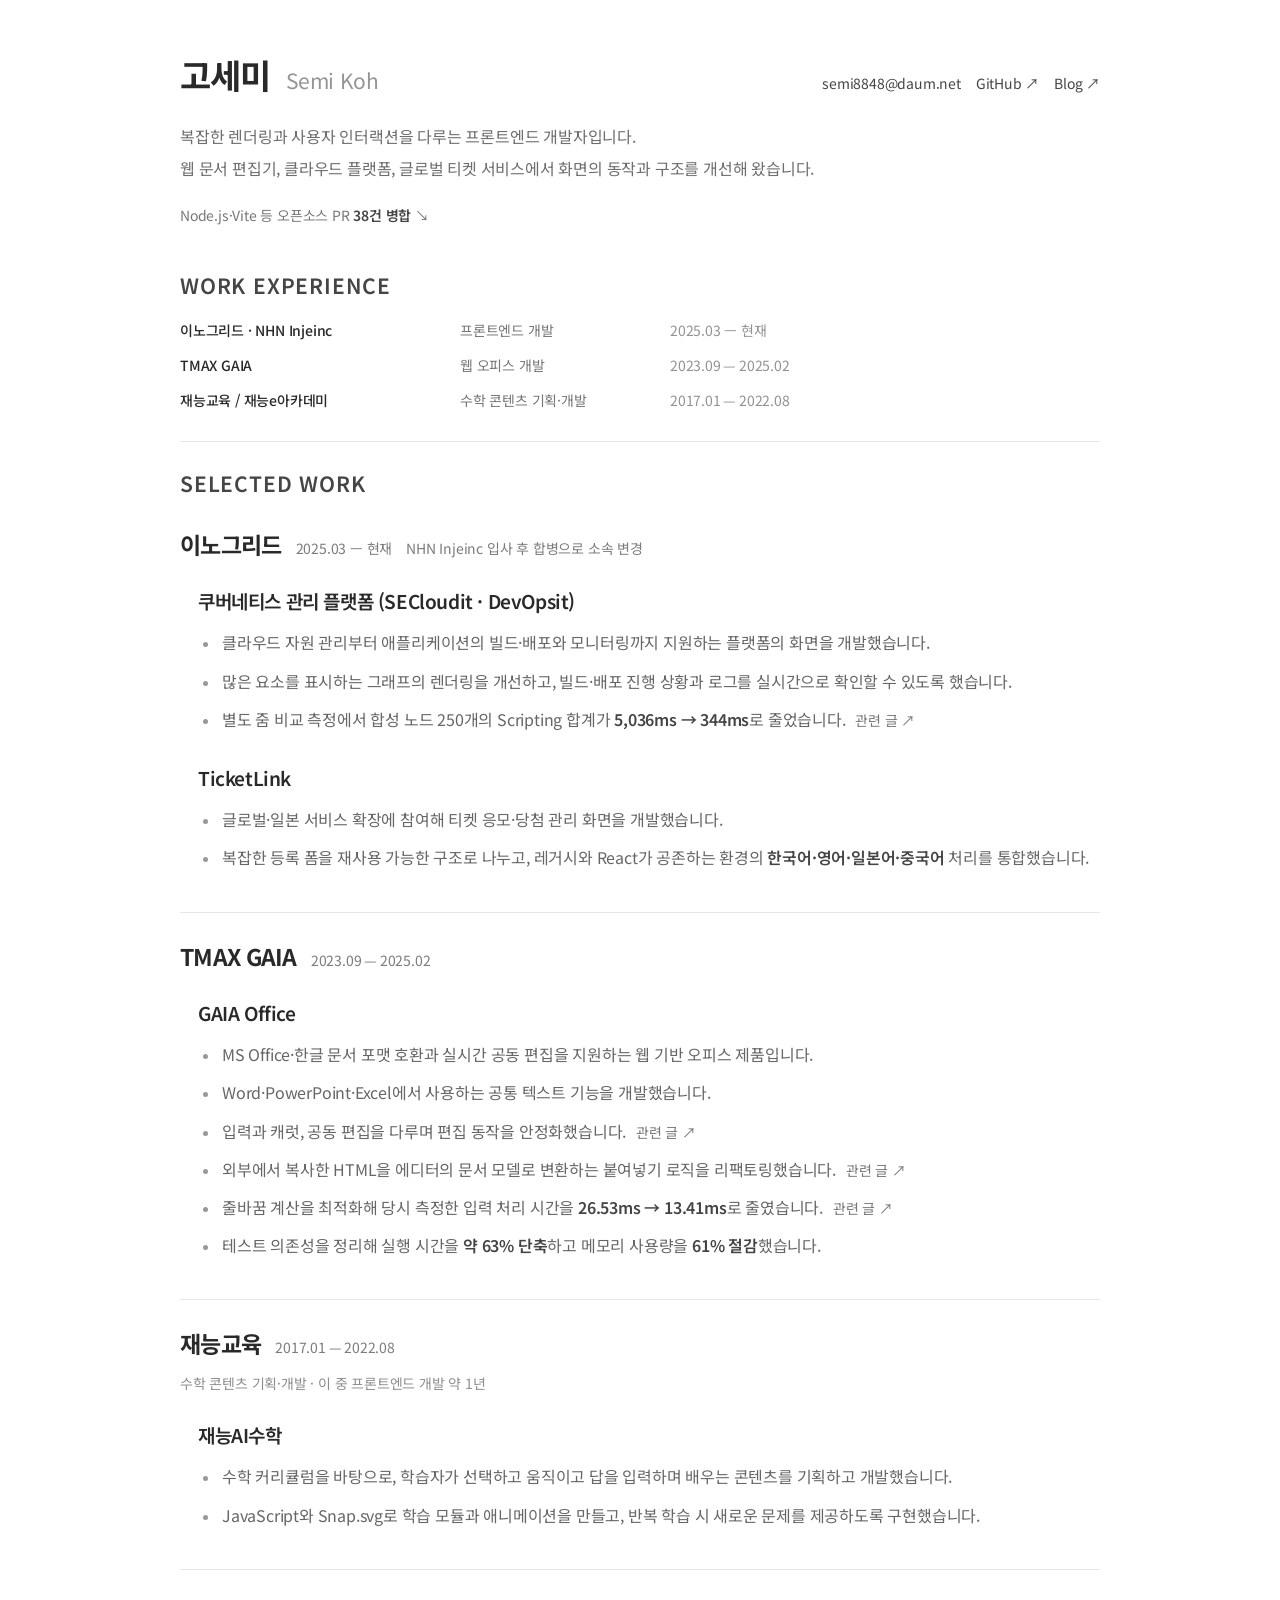
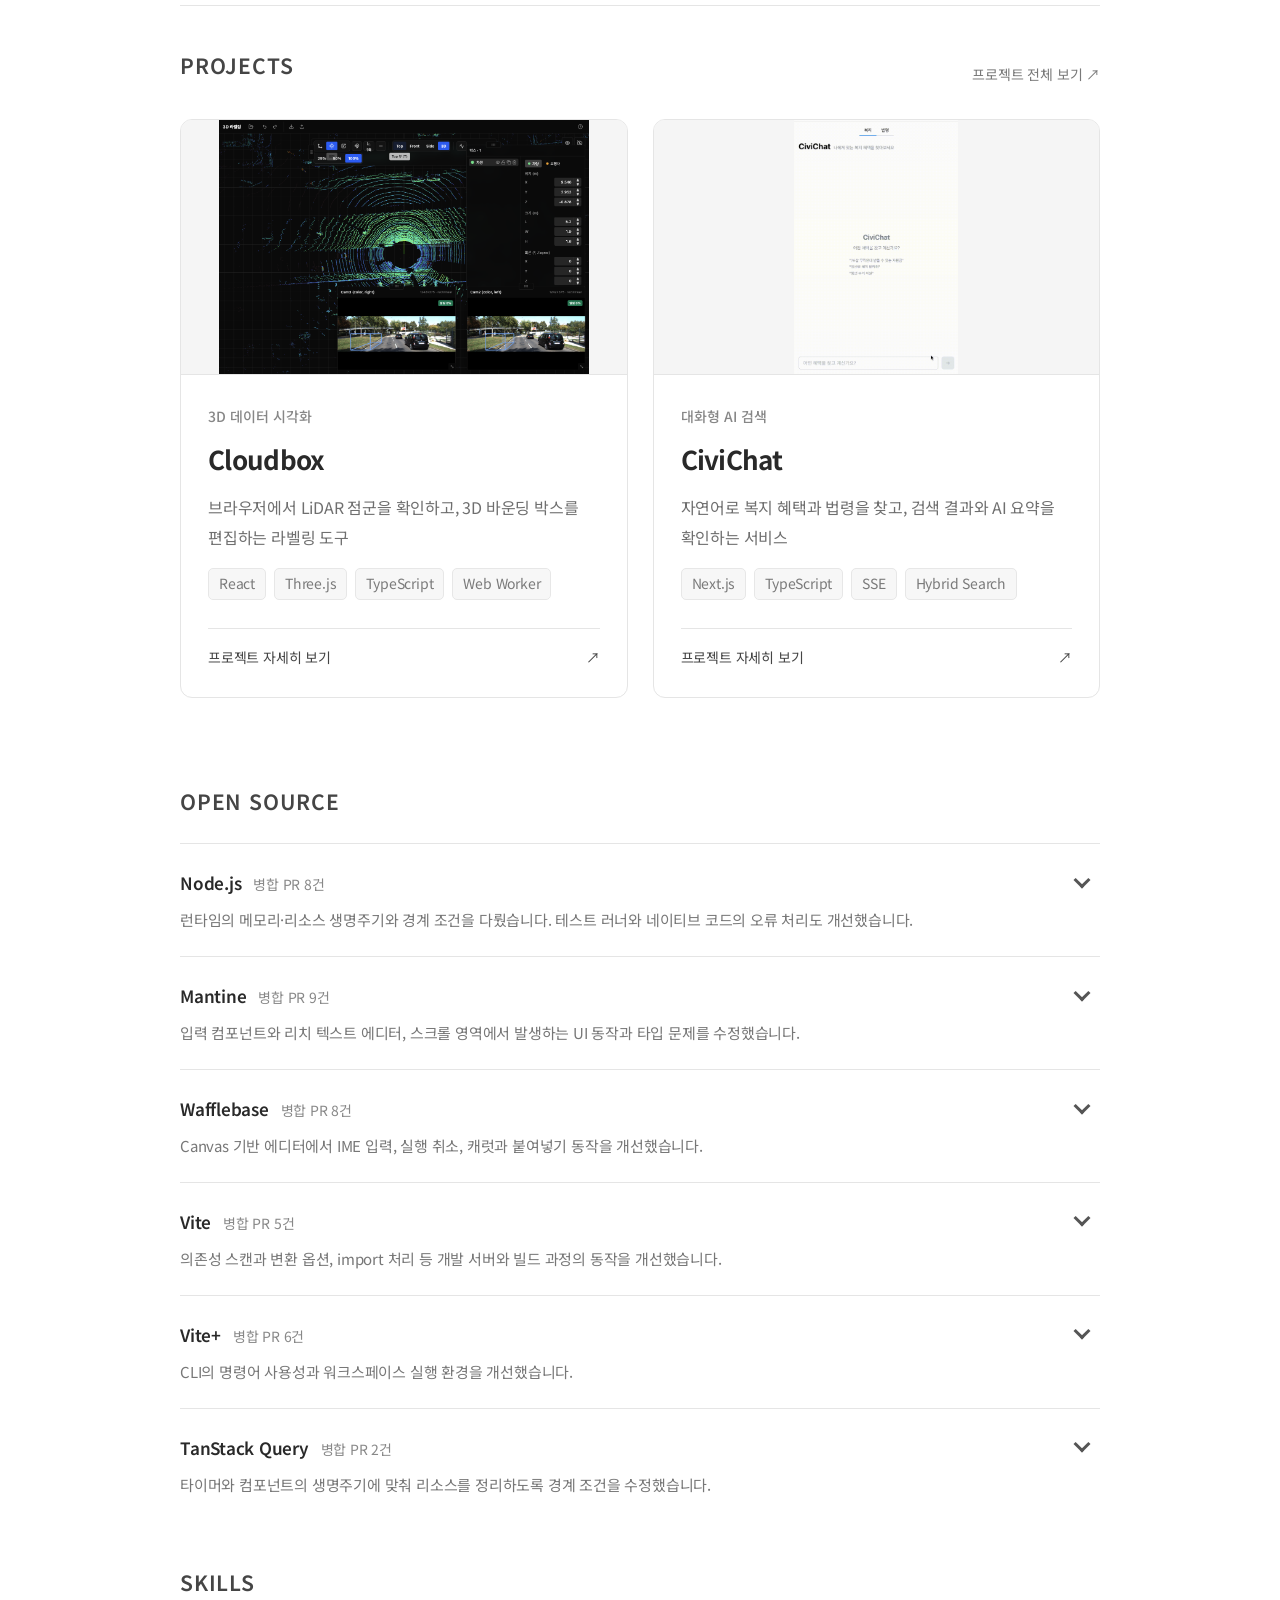
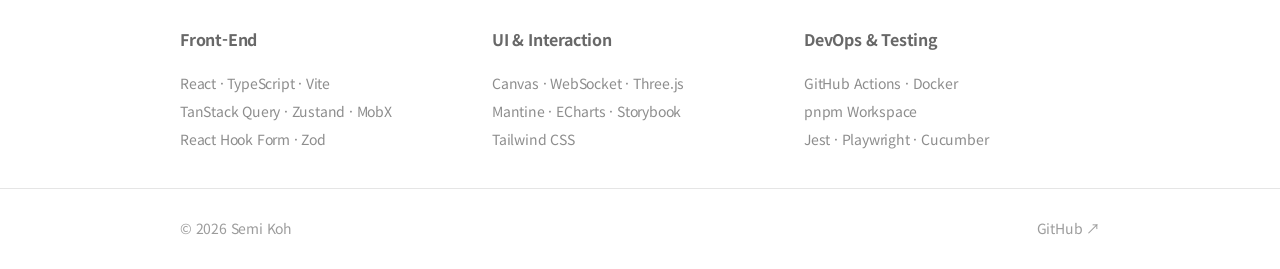
==== commit 6d35c094: "Update Vite+ contributions and simplify open source list" ====
--- a/index.html
+++ b/index.html
@@ -1,4 +1,4 @@
-<!doctype html><html lang="ko"><head><meta charset="utf-8"><meta name="viewport" content="width=device-width, initial-scale=1"><meta name="description" content="고세미의 프론트엔드 개발 포트폴리오. 렌더링 성능, 복잡한 UI, 오픈소스 기여를 소개합니다."><title>고세미 · 프론트엔드 포트폴리오</title><link rel="stylesheet" href="style.css?v=20261123-18"></head><body><a class="skip" href="#main">본문 바로가기</a><main id="main" class="wrap career-page portfolio-document"><section class="portfolio-introduction"><div class="intro-heading-row"><h1>고세미<span> Semi Koh</span></h1><div class="profile-links"><a href="mailto:semi8848@daum.net">semi8848@daum.net</a><a href="https://github.com/semimikoh" target="_blank" rel="noopener noreferrer">GitHub ↗</a><a href="https://colonni.xyz/ko" target="_blank" rel="noopener noreferrer">Blog ↗</a></div></div><p>복잡한 렌더링과 사용자 인터랙션을 다루는 프론트엔드 개발자입니다.<br>웹 문서 편집기, 클라우드 플랫폼, 글로벌 티켓 서비스에서 화면의 동작과 구조를 개선해 왔습니다.</p><p class="contribution-summary"><a href="#open-source">Node.js·Vite 등 오픈소스 PR <strong>36건 병합</strong><span aria-hidden="true"> ↘</span></a></p></section>
+<!doctype html><html lang="ko"><head><meta charset="utf-8"><meta name="viewport" content="width=device-width, initial-scale=1"><meta name="description" content="고세미의 프론트엔드 개발 포트폴리오. 렌더링 성능, 복잡한 UI, 오픈소스 기여를 소개합니다."><title>고세미 · 프론트엔드 포트폴리오</title><link rel="stylesheet" href="style.css?v=20261123-19"></head><body><a class="skip" href="#main">본문 바로가기</a><main id="main" class="wrap career-page portfolio-document"><section class="portfolio-introduction"><div class="intro-heading-row"><h1>고세미<span> Semi Koh</span></h1><div class="profile-links"><a href="mailto:semi8848@daum.net">semi8848@daum.net</a><a href="https://github.com/semimikoh" target="_blank" rel="noopener noreferrer">GitHub ↗</a><a href="https://colonni.xyz/ko" target="_blank" rel="noopener noreferrer">Blog ↗</a></div></div><p>복잡한 렌더링과 사용자 인터랙션을 다루는 프론트엔드 개발자입니다.<br>웹 문서 편집기, 클라우드 플랫폼, 글로벌 티켓 서비스에서 화면의 동작과 구조를 개선해 왔습니다.</p><p class="contribution-summary"><a href="#open-source">Node.js·Vite 등 오픈소스 PR <strong>38건 병합</strong><span aria-hidden="true"> ↘</span></a></p></section>
 <section class="work-overview" aria-labelledby="work-experience"><h2 id="work-experience" class="document-section-title">WORK EXPERIENCE</h2><a href="#inno"><span>이노그리드 · NHN Injeinc</span><span>프론트엔드 개발</span><time>2025.03 — 현재</time></a><a href="#editor"><span>TMAX GAIA</span><span>웹 오피스 개발</span><time>2023.09 — 2025.02</time></a><a href="#jaeneung"><span>재능교육 / 재능e아카데미</span><span>수학 콘텐츠 기획·개발</span><time>2017.01 — 2022.08</time></a></section><h2 class="document-section-title selected-work-title">SELECTED WORK</h2>
 <section class="career career-inno" id="inno"><div class="career-company"><div class="company-title-row"><h2>이노그리드</h2><span class="company-period">2025.03 — 현재</span><span class="company-note">NHN Injeinc 입사 후 합병으로 소속 변경</span></div></div><div class="career-projects">
 <section class="career-project career-summary" id="platform"><h3 class="career-project-name">쿠버네티스 관리 플랫폼 (SECloudit · DevOpsit)</h3><ul class="career-summary-points"><li>클라우드 자원 관리부터 애플리케이션의 빌드·배포와 모니터링까지 지원하는 플랫폼의 화면을 개발했습니다.</li><li>많은 요소를 표시하는 그래프의 렌더링을 개선하고, 빌드·배포 진행 상황과 로그를 실시간으로 확인할 수 있도록 했습니다.</li><li>별도 줌 비교 측정에서 합성 노드 250개의 Scripting 합계가 <strong>5,036ms → 344ms</strong>로 줄었습니다. <a class="career-inline-link" href="https://colonni.xyz/ko/posts/dom-canvas-hybrid-rendering" target="_blank" rel="noopener noreferrer" aria-label="그래프 렌더링 개선 관련 글 (새 탭)">관련 글 ↗</a></li></ul></section>
@@ -6,4 +6,4 @@
 </div></section>
 <section class="career" id="editor"><div class="career-company"><div class="company-title-row"><h2>TMAX GAIA</h2><span class="company-period">2023.09 — 2025.02</span></div></div><div class="career-projects"><section class="career-project career-summary"><h3 class="career-project-name">GAIA Office</h3><ul class="career-summary-points"><li>MS Office·한글 문서 포맷 호환과 실시간 공동 편집을 지원하는 웹 기반 오피스 제품입니다.</li><li>Word·PowerPoint·Excel에서 사용하는 공통 텍스트 기능을 개발했습니다.</li><li>입력과 캐럿, 공동 편집을 다루며 편집 동작을 안정화했습니다. <a class="career-inline-link" href="https://colonni.xyz/ko/posts/react-18-cursor-rendering" target="_blank" rel="noopener noreferrer" aria-label="입력과 캐럿 렌더링 관련 글 (새 탭)">관련 글 ↗</a></li><li>외부에서 복사한 HTML을 에디터의 문서 모델로 변환하는 붙여넣기 로직을 리팩토링했습니다. <a class="career-inline-link" href="https://colonni.xyz/ko/posts/editor-paste-domain-logic" target="_blank" rel="noopener noreferrer" aria-label="붙여넣기 도메인 로직 설계 관련 글 (새 탭)">관련 글 ↗</a></li><li>줄바꿈 계산을 최적화해 당시 측정한 입력 처리 시간을 <strong>26.53ms → 13.41ms</strong>로 줄였습니다. <a class="career-inline-link" href="https://colonni.xyz/ko/posts/algorithm-frontend-optimization" target="_blank" rel="noopener noreferrer" aria-label="텍스트 줄바꿈 최적화 관련 글 (새 탭)">관련 글 ↗</a></li><li>테스트 의존성을 정리해 실행 시간을 <strong>약 63% 단축</strong>하고 메모리 사용량을 <strong>61% 절감</strong>했습니다.</li></ul></section></div></section>
 <section class="career" id="jaeneung"><div class="career-company"><div class="company-title-row"><h2>재능교육</h2><span class="company-period">2017.01 — 2022.08</span></div><p class="role">수학 콘텐츠 기획·개발 · 이 중 프론트엔드 개발 약 1년</p></div><div class="career-projects"><section class="career-project career-summary"><h3 class="career-project-name">재능AI수학</h3><ul class="career-summary-points"><li>수학 커리큘럼을 바탕으로, 학습자가 선택하고 움직이고 답을 입력하며 배우는 콘텐츠를 기획하고 개발했습니다.</li><li>JavaScript와 Snap.svg로 학습 모듈과 애니메이션을 만들고, 반복 학습 시 새로운 문제를 제공하도록 구현했습니다.</li></ul></section></div></section>
-<section class="home-section personal-projects" id="personal-projects" aria-labelledby="projects-title"><div class="home-section-head"><div><h2 id="projects-title" class="section-eyebrow">PROJECTS</h2></div><a href="projects.html">프로젝트 전체 보기 ↗</a></div><div class="project-grid"><a class="project-card" href="project-cloudbox.html"><div class="project-card-cover cloudbox"><img src="assets/cloudbox.png" alt="Cloudbox 실행 화면" loading="lazy"></div><div class="project-card-body"><span class="project-kicker">3D 데이터 시각화</span><h2>Cloudbox</h2><p>브라우저에서 LiDAR 점군을 확인하고, 3D 바운딩 박스를 편집하는 라벨링 도구</p><div class="tags"><span class="tag">React</span><span class="tag">Three.js</span><span class="tag">TypeScript</span><span class="tag">Web Worker</span></div><span class="project-card-link">프로젝트 자세히 보기 <span aria-hidden="true">↗</span></span></div></a><a class="project-card" href="project-civichat.html"><div class="project-card-cover civichat"><img src="assets/civichat.gif" alt="CiviChat 실행 화면" loading="lazy"></div><div class="project-card-body"><span class="project-kicker">대화형 AI 검색</span><h2>CiviChat</h2><p>자연어로 복지 혜택과 법령을 찾고, 검색 결과와 AI 요약을 확인하는 서비스</p><div class="tags"><span class="tag">Next.js</span><span class="tag">TypeScript</span><span class="tag">SSE</span><span class="tag">Hybrid Search</span></div><span class="project-card-link">프로젝트 자세히 보기 <span aria-hidden="true">↗</span></span></div></a></div></section><section class="section experience-oss career-additional" id="open-source"><div class="additional-heading"><p class="page-eyebrow">OPEN SOURCE</p></div><details class="oss-repository"><summary class="oss-repository-summary"><div class="oss-repository-heading"><h3>Node.js</h3><span class="oss-merge-count">병합 PR 8건</span></div><p class="oss-repository-description">런타임의 메모리·리소스 생명주기와 경계 조건을 다뤘습니다. 테스트 러너와 네이티브 코드의 오류 처리도 개선했습니다.</p><span class="oss-expand-control" aria-hidden="true"><span class="oss-expand-icon"></span></span></summary><div class="oss-repository-content"><ul class="oss-contributions"><li><span>test_runner의 필터링된 suite build 대기 처리</span><a href="https://github.com/nodejs/node/pull/64208" target="_blank" rel="noopener noreferrer" aria-label="Node.js PR 64208 보기">#64208 ↗</a></li><li><span>Blob.stream()의 source buffer 누수 수정</span><a href="https://github.com/nodejs/node/pull/63577" target="_blank" rel="noopener noreferrer" aria-label="Node.js PR 63577 보기">#63577 ↗</a></li><li><span>closeIdleConnections의 pre-request socket 종료 처리</span><a href="https://github.com/nodejs/node/pull/63470" target="_blank" rel="noopener noreferrer" aria-label="Node.js PR 63470 보기">#63470 ↗</a></li><li><span>FFI DynamicLibrary 조기 GC 방지 및 네이티브 라이브러리 생명주기 안정성 개선</span><a href="https://github.com/nodejs/node/pull/63024" target="_blank" rel="noopener noreferrer" aria-label="Node.js PR 63024 보기">#63024 ↗</a></li><li><span>invalid using syntax 처리 중 GetErrorSource() crash 수정 및 회귀 테스트 추가</span><a href="https://github.com/nodejs/node/pull/62770" target="_blank" rel="noopener noreferrer" aria-label="Node.js PR 62770 보기">#62770 ↗</a></li><li><span>inspector help message dead URL 수정 및 관련 테스트 갱신</span><a href="https://github.com/nodejs/node/pull/62745" target="_blank" rel="noopener noreferrer" aria-label="Node.js PR 62745 보기">#62745 ↗</a></li><li><span>[v22.x 백포트] EncodeInto의 WriteUtf8 capacity를 INT_MAX로 clamp해 32비트 오버플로우 해결</span><a href="https://github.com/nodejs/node/pull/62621" target="_blank" rel="noopener noreferrer" aria-label="Node.js PR 62621 보기">#62621 ↗</a></li><li><span>byteLength benchmark의 잘못된 base64 입력값 수정</span><a href="https://github.com/nodejs/node/pull/60841" target="_blank" rel="noopener noreferrer" aria-label="Node.js PR 60841 보기">#60841 ↗</a></li></ul><a class="oss-repo-link" href="https://github.com/nodejs/node" target="_blank" rel="noopener noreferrer">저장소 보기 ↗</a></div></details><details class="oss-repository"><summary class="oss-repository-summary"><div class="oss-repository-heading"><h3>Mantine</h3><span class="oss-merge-count">병합 PR 9건</span></div><p class="oss-repository-description">입력 컴포넌트와 리치 텍스트 에디터, 스크롤 영역에서 발생하는 UI 동작과 타입 문제를 수정했습니다.</p><span class="oss-expand-control" aria-hidden="true"><span class="oss-expand-icon"></span></span></summary><div class="oss-repository-content"><ul class="oss-contributions"><li><span>PasswordInput의 <code>dir</code> 재정의 시 section 위치 오류 수정</span><a href="https://github.com/mantinedev/mantine/pull/8936" target="_blank" rel="noopener noreferrer" aria-label="Mantine PR 8936 보기">#8936 ↗</a></li><li><span>Input의 <code>dir</code> 재정의 시 section 위치 오류 수정</span><a href="https://github.com/mantinedev/mantine/pull/8905" target="_blank" rel="noopener noreferrer" aria-label="Mantine PR 8905 보기">#8905 ↗</a></li><li><span>RichTextEditor task list 빈 항목의 caret 미노출 문제 수정</span><a href="https://github.com/mantinedev/mantine/pull/8821" target="_blank" rel="noopener noreferrer" aria-label="Mantine PR 8821 보기">#8821 ↗</a></li><li><span>ScrollArea의 offsetScrollbars=&quot;present&quot; 설정 시 scrollbar 미노출 문제 수정</span><a href="https://github.com/mantinedev/mantine/pull/8844" target="_blank" rel="noopener noreferrer" aria-label="Mantine PR 8844 보기">#8844 ↗</a></li><li><span>@mantine/form field path 타입 제안 누락 문제 개선</span><a href="https://github.com/mantinedev/mantine/pull/8810" target="_blank" rel="noopener noreferrer" aria-label="Mantine PR 8810 보기">#8810 ↗</a></li></ul><a class="oss-repo-link" href="https://github.com/mantinedev/mantine" target="_blank" rel="noopener noreferrer">저장소 보기 ↗</a></div></details><details class="oss-repository"><summary class="oss-repository-summary"><div class="oss-repository-heading"><h3>Wafflebase</h3><span class="oss-merge-count">병합 PR 8건</span></div><p class="oss-repository-description">Canvas 기반 에디터에서 IME 입력, 실행 취소, 캐럿과 붙여넣기 동작을 개선했습니다.</p><span class="oss-expand-control" aria-hidden="true"><span class="oss-expand-icon"></span></span></summary><div class="oss-repository-content"><ul class="oss-contributions"><li><span>서로 다른 글자 크기가 섞인 선택 영역에서 상대적 font-size 변경 구현</span><a href="https://github.com/wafflebase/wafflebase/pull/616" target="_blank" rel="noopener noreferrer" aria-label="Wafflebase PR 616 보기">#616 ↗</a></li><li><span>IME undo 이후 live-cursor 발행 과정에서 발생하는 캐럿 race condition 해결</span><a href="https://github.com/wafflebase/wafflebase/pull/612" target="_blank" rel="noopener noreferrer" aria-label="Wafflebase PR 612 보기">#612 ↗</a></li><li><span>표 셀 안에 붙여넣은 표가 현재 셀 내부에 중첩되도록 붙여넣기 동작 구현</span><a href="https://github.com/wafflebase/wafflebase/pull/531" target="_blank" rel="noopener noreferrer" aria-label="Wafflebase PR 531 보기">#531 ↗</a></li><li><span>조합 중인 IME 텍스트의 underline 렌더링 구현</span><a href="https://github.com/wafflebase/wafflebase/pull/514" target="_blank" rel="noopener noreferrer" aria-label="Wafflebase PR 514 보기">#514 ↗</a></li><li><span>빈 목록 항목에서 Backspace 입력 시 목록을 종료하도록 편집 동작 구현</span><a href="https://github.com/wafflebase/wafflebase/pull/339" target="_blank" rel="noopener noreferrer" aria-label="Wafflebase PR 339 보기">#339 ↗</a></li><li><span>IME 조합 문자를 하나의 undo 단위로 병합</span><a href="https://github.com/wafflebase/wafflebase/pull/332" target="_blank" rel="noopener noreferrer" aria-label="Wafflebase PR 332 보기">#332 ↗</a></li></ul><a class="oss-repo-link" href="https://github.com/wafflebase/wafflebase" target="_blank" rel="noopener noreferrer">저장소 보기 ↗</a></div></details><details class="oss-repository"><summary class="oss-repository-summary"><div class="oss-repository-heading"><h3>Vite</h3><span class="oss-merge-count">병합 PR 5건</span></div><p class="oss-repository-description">의존성 스캔과 변환 옵션, import 처리 등 개발 서버와 빌드 과정의 동작을 개선했습니다.</p><span class="oss-expand-control" aria-hidden="true"><span class="oss-expand-icon"></span></span></summary><div class="oss-repository-content"><ul class="oss-contributions"><li><span>CSS Modules에서 JavaScript 예약어 클래스명의 named export 지원</span><a href="https://github.com/vitejs/vite/pull/22393" target="_blank" rel="noopener noreferrer" aria-label="Vite PR 22393 보기">#22393 ↗</a></li><li><span>의존성 스캔 시 Oxc JSX 옵션 전달 수정</span><a href="https://github.com/vitejs/vite/pull/22342" target="_blank" rel="noopener noreferrer" aria-label="Vite PR 22342 보기">#22342 ↗</a></li><li><span>optimizeDeps에서 사용자 <code>transform.target</code> 설정이 기본값을 재정의하도록 수정</span><a href="https://github.com/vitejs/vite/pull/22273" target="_blank" rel="noopener noreferrer" aria-label="Vite PR 22273 보기">#22273 ↗</a></li><li><span>?raw import 처리 시 불필요한 sourcemap fallback 생성을 건너뛰도록 수정</span><a href="https://github.com/vitejs/vite/pull/22148" target="_blank" rel="noopener noreferrer" aria-label="Vite PR 22148 보기">#22148 ↗</a></li><li><span>Deno workspace root 감지 로직 개선</span><a href="https://github.com/vitejs/vite/pull/22238" target="_blank" rel="noopener noreferrer" aria-label="Vite PR 22238 보기">#22238 ↗</a></li></ul><a class="oss-repo-link" href="https://github.com/vitejs/vite" target="_blank" rel="noopener noreferrer">저장소 보기 ↗</a></div></details><details class="oss-repository"><summary class="oss-repository-summary"><div class="oss-repository-heading"><h3>Vite+</h3><span class="oss-merge-count">병합 PR 3건</span></div><p class="oss-repository-description">CLI의 명령어 사용성과 워크스페이스 실행 환경을 개선했습니다.</p><span class="oss-expand-control" aria-hidden="true"><span class="oss-expand-icon"></span></span></summary><div class="oss-repository-content"><ul class="oss-contributions"><li><span><code>vp env list-remote</code>에 installed/current/default 버전 표시</span><a href="https://github.com/voidzero-dev/vite-plus/pull/1907" target="_blank" rel="noopener noreferrer" aria-label="Vite+ PR 1907 보기">#1907 ↗</a></li><li><span>workspace lint 실행 시 tsgolint 절대 경로 유지</span><a href="https://github.com/voidzero-dev/vite-plus/pull/1758" target="_blank" rel="noopener noreferrer" aria-label="Vite+ PR 1758 보기">#1758 ↗</a></li><li><span><code>vp fmt</code>의 <code>format</code> alias 추가</span><a href="https://github.com/voidzero-dev/vite-plus/pull/1727" target="_blank" rel="noopener noreferrer" aria-label="Vite+ PR 1727 보기">#1727 ↗</a></li></ul><a class="oss-repo-link" href="https://github.com/voidzero-dev/vite-plus" target="_blank" rel="noopener noreferrer">저장소 보기 ↗</a></div></details><details class="oss-repository"><summary class="oss-repository-summary"><div class="oss-repository-heading"><h3>TanStack Query</h3><span class="oss-merge-count">병합 PR 2건</span></div><p class="oss-repository-description">타이머와 컴포넌트의 생명주기에 맞춰 리소스를 정리하도록 경계 조건을 수정했습니다.</p><span class="oss-expand-control" aria-hidden="true"><span class="oss-expand-icon"></span></span></summary><div class="oss-repository-content"><ul class="oss-contributions"><li><span>vue-query-devtools에서 mount 이후에만 cleanup을 등록하도록 수정</span><a href="https://github.com/TanStack/query/pull/10439" target="_blank" rel="noopener noreferrer" aria-label="TanStack Query PR 10439 보기">#10439 ↗</a></li><li><span>query-core에서 timer ID가 0일 때 cleanup이 누락될 수 있는 문제 수정</span><a href="https://github.com/TanStack/query/pull/10401" target="_blank" rel="noopener noreferrer" aria-label="TanStack Query PR 10401 보기">#10401 ↗</a></li></ul><a class="oss-repo-link" href="https://github.com/TanStack/query" target="_blank" rel="noopener noreferrer">저장소 보기 ↗</a></div></details><details class="oss-repository"><summary class="oss-repository-summary"><div class="oss-repository-heading"><h3>Rollup Plugins</h3><span class="oss-merge-count">병합 PR 1건</span></div><p class="oss-repository-description">데이터를 JavaScript 모듈로 변환할 때 예약어와 default export를 처리하는 동작을 수정했습니다.</p><span class="oss-expand-control" aria-hidden="true"><span class="oss-expand-icon"></span></span></summary><div class="oss-repository-content"><ul class="oss-contributions"><li><span>예약어 key의 named export 지원 및 dataToEsm의 중복 default export 수정</span><a href="https://github.com/rollup/plugins/pull/2002" target="_blank" rel="noopener noreferrer" aria-label="Rollup Plugins PR 2002 보기">#2002 ↗</a></li></ul><a class="oss-repo-link" href="https://github.com/rollup/plugins" target="_blank" rel="noopener noreferrer">저장소 보기 ↗</a></div></details></section><section class="section"><div class="additional-heading"><p class="page-eyebrow">SKILLS</p></div><div class="stack"><div><h3>Front-End</h3><p>React · TypeScript · Vite<br>TanStack Query · Zustand · MobX<br>React Hook Form · Zod</p></div><div><h3>UI & Interaction</h3><p>Canvas · WebSocket · Three.js<br>Mantine · ECharts · Storybook<br>Tailwind CSS</p></div><div><h3>DevOps & Testing</h3><p>GitHub Actions · Docker<br>pnpm Workspace<br>Jest · Playwright · Cucumber</p></div></div></section></main><footer><div class="wrap"><span>© 2026 Semi Koh</span><a href="https://github.com/semimikoh" target="_blank" rel="noopener noreferrer">GitHub ↗</a></div></footer><script src="script.js"></script></body></html>+<section class="home-section personal-projects" id="personal-projects" aria-labelledby="projects-title"><div class="home-section-head"><div><h2 id="projects-title" class="section-eyebrow">PROJECTS</h2></div><a href="projects.html">프로젝트 전체 보기 ↗</a></div><div class="project-grid"><a class="project-card" href="project-cloudbox.html"><div class="project-card-cover cloudbox"><img src="assets/cloudbox.png" alt="Cloudbox 실행 화면" loading="lazy"></div><div class="project-card-body"><span class="project-kicker">3D 데이터 시각화</span><h2>Cloudbox</h2><p>브라우저에서 LiDAR 점군을 확인하고, 3D 바운딩 박스를 편집하는 라벨링 도구</p><div class="tags"><span class="tag">React</span><span class="tag">Three.js</span><span class="tag">TypeScript</span><span class="tag">Web Worker</span></div><span class="project-card-link">프로젝트 자세히 보기 <span aria-hidden="true">↗</span></span></div></a><a class="project-card" href="project-civichat.html"><div class="project-card-cover civichat"><img src="assets/civichat.gif" alt="CiviChat 실행 화면" loading="lazy"></div><div class="project-card-body"><span class="project-kicker">대화형 AI 검색</span><h2>CiviChat</h2><p>자연어로 복지 혜택과 법령을 찾고, 검색 결과와 AI 요약을 확인하는 서비스</p><div class="tags"><span class="tag">Next.js</span><span class="tag">TypeScript</span><span class="tag">SSE</span><span class="tag">Hybrid Search</span></div><span class="project-card-link">프로젝트 자세히 보기 <span aria-hidden="true">↗</span></span></div></a></div></section><section class="section experience-oss career-additional" id="open-source"><div class="additional-heading"><p class="page-eyebrow">OPEN SOURCE</p></div><details class="oss-repository"><summary class="oss-repository-summary"><div class="oss-repository-heading"><h3>Node.js</h3><span class="oss-merge-count">병합 PR 8건</span></div><p class="oss-repository-description">런타임의 메모리·리소스 생명주기와 경계 조건을 다뤘습니다. 테스트 러너와 네이티브 코드의 오류 처리도 개선했습니다.</p><span class="oss-expand-control" aria-hidden="true"><span class="oss-expand-icon"></span></span></summary><div class="oss-repository-content"><ul class="oss-contributions"><li><span>test_runner의 필터링된 suite build 대기 처리</span><a href="https://github.com/nodejs/node/pull/64208" target="_blank" rel="noopener noreferrer" aria-label="Node.js PR 64208 보기">#64208 ↗</a></li><li><span>Blob.stream()의 source buffer 누수 수정</span><a href="https://github.com/nodejs/node/pull/63577" target="_blank" rel="noopener noreferrer" aria-label="Node.js PR 63577 보기">#63577 ↗</a></li><li><span>closeIdleConnections의 pre-request socket 종료 처리</span><a href="https://github.com/nodejs/node/pull/63470" target="_blank" rel="noopener noreferrer" aria-label="Node.js PR 63470 보기">#63470 ↗</a></li><li><span>FFI DynamicLibrary 조기 GC 방지 및 네이티브 라이브러리 생명주기 안정성 개선</span><a href="https://github.com/nodejs/node/pull/63024" target="_blank" rel="noopener noreferrer" aria-label="Node.js PR 63024 보기">#63024 ↗</a></li><li><span>invalid using syntax 처리 중 GetErrorSource() crash 수정 및 회귀 테스트 추가</span><a href="https://github.com/nodejs/node/pull/62770" target="_blank" rel="noopener noreferrer" aria-label="Node.js PR 62770 보기">#62770 ↗</a></li><li><span>inspector help message dead URL 수정 및 관련 테스트 갱신</span><a href="https://github.com/nodejs/node/pull/62745" target="_blank" rel="noopener noreferrer" aria-label="Node.js PR 62745 보기">#62745 ↗</a></li><li><span>[v22.x 백포트] EncodeInto의 WriteUtf8 capacity를 INT_MAX로 clamp해 32비트 오버플로우 해결</span><a href="https://github.com/nodejs/node/pull/62621" target="_blank" rel="noopener noreferrer" aria-label="Node.js PR 62621 보기">#62621 ↗</a></li><li><span>byteLength benchmark의 잘못된 base64 입력값 수정</span><a href="https://github.com/nodejs/node/pull/60841" target="_blank" rel="noopener noreferrer" aria-label="Node.js PR 60841 보기">#60841 ↗</a></li></ul><a class="oss-repo-link" href="https://github.com/nodejs/node" target="_blank" rel="noopener noreferrer">저장소 보기 ↗</a></div></details><details class="oss-repository"><summary class="oss-repository-summary"><div class="oss-repository-heading"><h3>Mantine</h3><span class="oss-merge-count">병합 PR 9건</span></div><p class="oss-repository-description">입력 컴포넌트와 리치 텍스트 에디터, 스크롤 영역에서 발생하는 UI 동작과 타입 문제를 수정했습니다.</p><span class="oss-expand-control" aria-hidden="true"><span class="oss-expand-icon"></span></span></summary><div class="oss-repository-content"><ul class="oss-contributions"><li><span>PasswordInput의 <code>dir</code> 재정의 시 section 위치 오류 수정</span><a href="https://github.com/mantinedev/mantine/pull/8936" target="_blank" rel="noopener noreferrer" aria-label="Mantine PR 8936 보기">#8936 ↗</a></li><li><span>Input의 <code>dir</code> 재정의 시 section 위치 오류 수정</span><a href="https://github.com/mantinedev/mantine/pull/8905" target="_blank" rel="noopener noreferrer" aria-label="Mantine PR 8905 보기">#8905 ↗</a></li><li><span>RichTextEditor task list 빈 항목의 caret 미노출 문제 수정</span><a href="https://github.com/mantinedev/mantine/pull/8821" target="_blank" rel="noopener noreferrer" aria-label="Mantine PR 8821 보기">#8821 ↗</a></li><li><span>ScrollArea의 offsetScrollbars=&quot;present&quot; 설정 시 scrollbar 미노출 문제 수정</span><a href="https://github.com/mantinedev/mantine/pull/8844" target="_blank" rel="noopener noreferrer" aria-label="Mantine PR 8844 보기">#8844 ↗</a></li><li><span>@mantine/form field path 타입 제안 누락 문제 개선</span><a href="https://github.com/mantinedev/mantine/pull/8810" target="_blank" rel="noopener noreferrer" aria-label="Mantine PR 8810 보기">#8810 ↗</a></li></ul><a class="oss-repo-link" href="https://github.com/mantinedev/mantine" target="_blank" rel="noopener noreferrer">저장소 보기 ↗</a></div></details><details class="oss-repository"><summary class="oss-repository-summary"><div class="oss-repository-heading"><h3>Wafflebase</h3><span class="oss-merge-count">병합 PR 8건</span></div><p class="oss-repository-description">Canvas 기반 에디터에서 IME 입력, 실행 취소, 캐럿과 붙여넣기 동작을 개선했습니다.</p><span class="oss-expand-control" aria-hidden="true"><span class="oss-expand-icon"></span></span></summary><div class="oss-repository-content"><ul class="oss-contributions"><li><span>서로 다른 글자 크기가 섞인 선택 영역에서 상대적 font-size 변경 구현</span><a href="https://github.com/wafflebase/wafflebase/pull/616" target="_blank" rel="noopener noreferrer" aria-label="Wafflebase PR 616 보기">#616 ↗</a></li><li><span>IME undo 이후 live-cursor 발행 과정에서 발생하는 캐럿 race condition 해결</span><a href="https://github.com/wafflebase/wafflebase/pull/612" target="_blank" rel="noopener noreferrer" aria-label="Wafflebase PR 612 보기">#612 ↗</a></li><li><span>표 셀 안에 붙여넣은 표가 현재 셀 내부에 중첩되도록 붙여넣기 동작 구현</span><a href="https://github.com/wafflebase/wafflebase/pull/531" target="_blank" rel="noopener noreferrer" aria-label="Wafflebase PR 531 보기">#531 ↗</a></li><li><span>조합 중인 IME 텍스트의 underline 렌더링 구현</span><a href="https://github.com/wafflebase/wafflebase/pull/514" target="_blank" rel="noopener noreferrer" aria-label="Wafflebase PR 514 보기">#514 ↗</a></li><li><span>빈 목록 항목에서 Backspace 입력 시 목록을 종료하도록 편집 동작 구현</span><a href="https://github.com/wafflebase/wafflebase/pull/339" target="_blank" rel="noopener noreferrer" aria-label="Wafflebase PR 339 보기">#339 ↗</a></li><li><span>IME 조합 문자를 하나의 undo 단위로 병합</span><a href="https://github.com/wafflebase/wafflebase/pull/332" target="_blank" rel="noopener noreferrer" aria-label="Wafflebase PR 332 보기">#332 ↗</a></li></ul><a class="oss-repo-link" href="https://github.com/wafflebase/wafflebase" target="_blank" rel="noopener noreferrer">저장소 보기 ↗</a></div></details><details class="oss-repository"><summary class="oss-repository-summary"><div class="oss-repository-heading"><h3>Vite</h3><span class="oss-merge-count">병합 PR 5건</span></div><p class="oss-repository-description">의존성 스캔과 변환 옵션, import 처리 등 개발 서버와 빌드 과정의 동작을 개선했습니다.</p><span class="oss-expand-control" aria-hidden="true"><span class="oss-expand-icon"></span></span></summary><div class="oss-repository-content"><ul class="oss-contributions"><li><span>CSS Modules에서 JavaScript 예약어 클래스명의 named export 지원</span><a href="https://github.com/vitejs/vite/pull/22393" target="_blank" rel="noopener noreferrer" aria-label="Vite PR 22393 보기">#22393 ↗</a></li><li><span>의존성 스캔 시 Oxc JSX 옵션 전달 수정</span><a href="https://github.com/vitejs/vite/pull/22342" target="_blank" rel="noopener noreferrer" aria-label="Vite PR 22342 보기">#22342 ↗</a></li><li><span>optimizeDeps에서 사용자 <code>transform.target</code> 설정이 기본값을 재정의하도록 수정</span><a href="https://github.com/vitejs/vite/pull/22273" target="_blank" rel="noopener noreferrer" aria-label="Vite PR 22273 보기">#22273 ↗</a></li><li><span>?raw import 처리 시 불필요한 sourcemap fallback 생성을 건너뛰도록 수정</span><a href="https://github.com/vitejs/vite/pull/22148" target="_blank" rel="noopener noreferrer" aria-label="Vite PR 22148 보기">#22148 ↗</a></li><li><span>Deno workspace root 감지 로직 개선</span><a href="https://github.com/vitejs/vite/pull/22238" target="_blank" rel="noopener noreferrer" aria-label="Vite PR 22238 보기">#22238 ↗</a></li></ul><a class="oss-repo-link" href="https://github.com/vitejs/vite" target="_blank" rel="noopener noreferrer">저장소 보기 ↗</a></div></details><details class="oss-repository"><summary class="oss-repository-summary"><div class="oss-repository-heading"><h3>Vite+</h3><span class="oss-merge-count">병합 PR 6건</span></div><p class="oss-repository-description">CLI의 명령어 사용성과 워크스페이스 실행 환경을 개선했습니다.</p><span class="oss-expand-control" aria-hidden="true"><span class="oss-expand-icon"></span></span></summary><div class="oss-repository-content"><ul class="oss-contributions"><li><span>마이그레이션 후 남아 있는 Husky 훅 경로를 정리하도록 수정</span><a href="https://github.com/voidzero-dev/vite-plus/pull/3344" target="_blank" rel="noopener noreferrer" aria-label="Vite+ PR 3344 보기">#3344 ↗</a></li><li><span>프로젝트 생성 시 중첩 모노레포의 불필요한 lint 설정 제거</span><a href="https://github.com/voidzero-dev/vite-plus/pull/2667" target="_blank" rel="noopener noreferrer" aria-label="Vite+ PR 2667 보기">#2667 ↗</a></li><li><span>패키지 매니저 다운로드 진행 상황 표시 기능 추가</span><a href="https://github.com/voidzero-dev/vite-plus/pull/2369" target="_blank" rel="noopener noreferrer" aria-label="Vite+ PR 2369 보기">#2369 ↗</a></li><li><span><code>vp env list-remote</code>에 installed/current/default 버전 표시</span><a href="https://github.com/voidzero-dev/vite-plus/pull/1907" target="_blank" rel="noopener noreferrer" aria-label="Vite+ PR 1907 보기">#1907 ↗</a></li><li><span>workspace lint 실행 시 tsgolint 절대 경로 유지</span><a href="https://github.com/voidzero-dev/vite-plus/pull/1758" target="_blank" rel="noopener noreferrer" aria-label="Vite+ PR 1758 보기">#1758 ↗</a></li><li><span><code>vp fmt</code>의 <code>format</code> alias 추가</span><a href="https://github.com/voidzero-dev/vite-plus/pull/1727" target="_blank" rel="noopener noreferrer" aria-label="Vite+ PR 1727 보기">#1727 ↗</a></li></ul><a class="oss-repo-link" href="https://github.com/voidzero-dev/vite-plus" target="_blank" rel="noopener noreferrer">저장소 보기 ↗</a></div></details><details class="oss-repository"><summary class="oss-repository-summary"><div class="oss-repository-heading"><h3>TanStack Query</h3><span class="oss-merge-count">병합 PR 2건</span></div><p class="oss-repository-description">타이머와 컴포넌트의 생명주기에 맞춰 리소스를 정리하도록 경계 조건을 수정했습니다.</p><span class="oss-expand-control" aria-hidden="true"><span class="oss-expand-icon"></span></span></summary><div class="oss-repository-content"><ul class="oss-contributions"><li><span>vue-query-devtools에서 mount 이후에만 cleanup을 등록하도록 수정</span><a href="https://github.com/TanStack/query/pull/10439" target="_blank" rel="noopener noreferrer" aria-label="TanStack Query PR 10439 보기">#10439 ↗</a></li><li><span>query-core에서 timer ID가 0일 때 cleanup이 누락될 수 있는 문제 수정</span><a href="https://github.com/TanStack/query/pull/10401" target="_blank" rel="noopener noreferrer" aria-label="TanStack Query PR 10401 보기">#10401 ↗</a></li></ul><a class="oss-repo-link" href="https://github.com/TanStack/query" target="_blank" rel="noopener noreferrer">저장소 보기 ↗</a></div></details></section><section class="section"><div class="additional-heading"><p class="page-eyebrow">SKILLS</p></div><div class="stack"><div><h3>Front-End</h3><p>React · TypeScript · Vite<br>TanStack Query · Zustand · MobX<br>React Hook Form · Zod</p></div><div><h3>UI & Interaction</h3><p>Canvas · WebSocket · Three.js<br>Mantine · ECharts · Storybook<br>Tailwind CSS</p></div><div><h3>DevOps & Testing</h3><p>GitHub Actions · Docker<br>pnpm Workspace<br>Jest · Playwright · Cucumber</p></div></div></section></main><footer><div class="wrap"><span>© 2026 Semi Koh</span><a href="https://github.com/semimikoh" target="_blank" rel="noopener noreferrer">GitHub ↗</a></div></footer><script src="script.js"></script></body></html>
--- a/style.css
+++ b/style.css
@@ -283,3 +283,5 @@
 .career-summary-points .career-inline-link{display:inline;color:#777;font-size:14px;font-weight:400;white-space:nowrap;margin-left:6px;text-decoration:none}
 .career-summary-points .career-inline-link:hover{color:var(--ink);text-decoration:underline;text-underline-offset:3px}
 .career-summary-points .career-inline-link:focus-visible{outline:2px solid var(--ink);outline-offset:3px}
+
+.oss-repository-heading h3{font-size:17px;letter-spacing:-.25px}
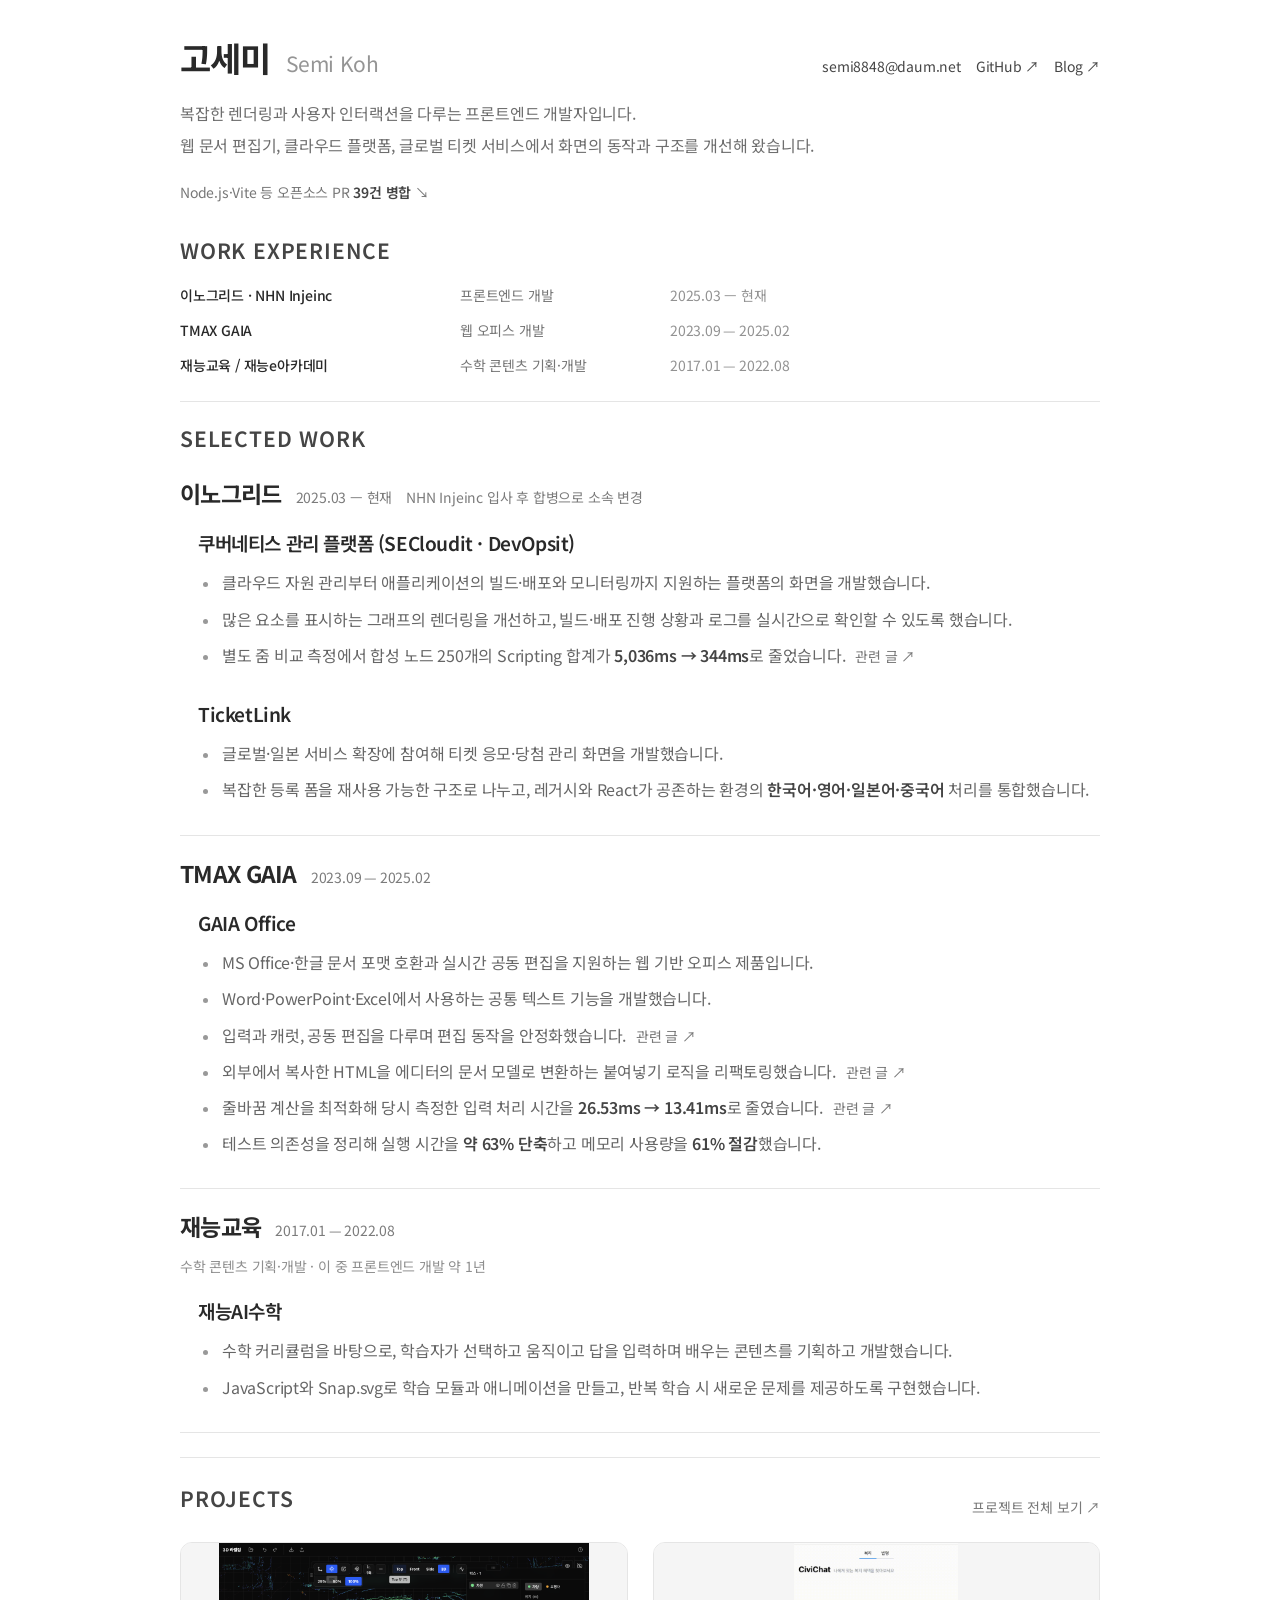
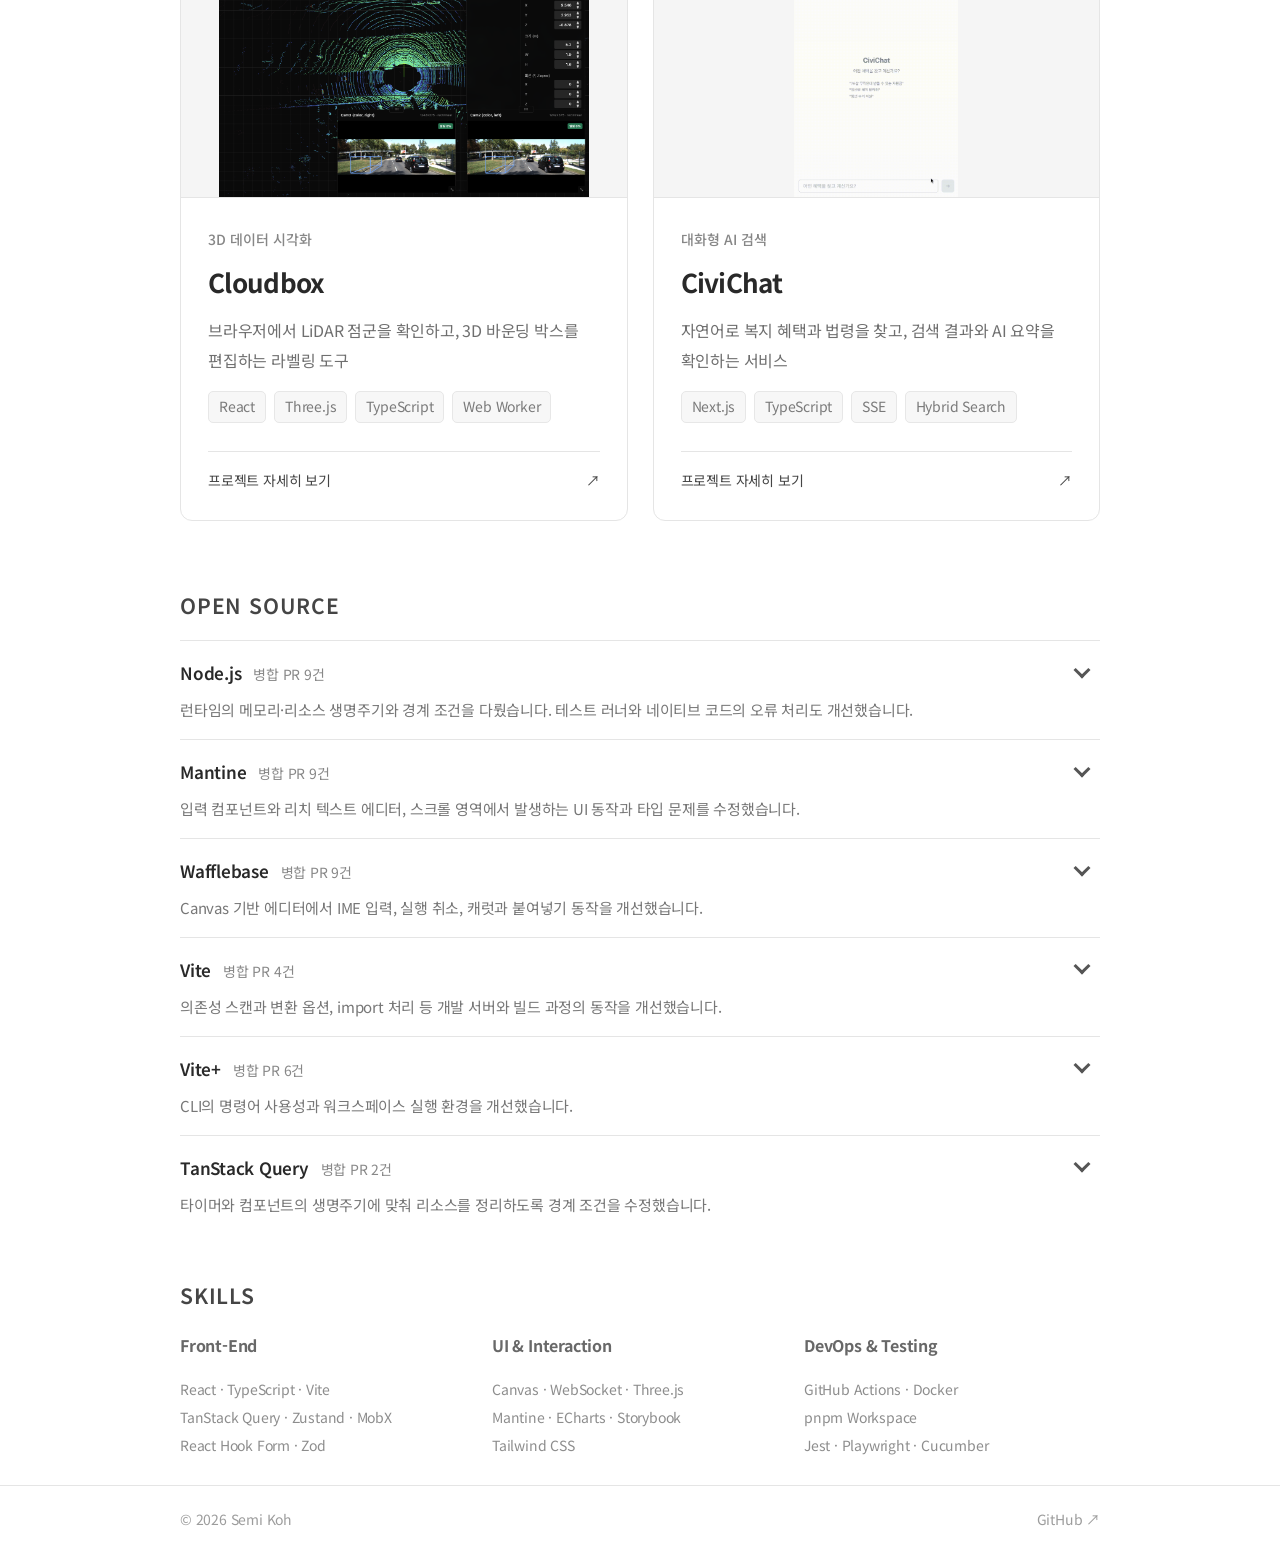
==== commit c33cb13a: "Verify merged contributions and reduce vertical spacing" ====
--- a/index.html
+++ b/index.html
@@ -1,4 +1,4 @@
-<!doctype html><html lang="ko"><head><meta charset="utf-8"><meta name="viewport" content="width=device-width, initial-scale=1"><meta name="description" content="고세미의 프론트엔드 개발 포트폴리오. 렌더링 성능, 복잡한 UI, 오픈소스 기여를 소개합니다."><title>고세미 · 프론트엔드 포트폴리오</title><link rel="stylesheet" href="style.css?v=20261123-19"></head><body><a class="skip" href="#main">본문 바로가기</a><main id="main" class="wrap career-page portfolio-document"><section class="portfolio-introduction"><div class="intro-heading-row"><h1>고세미<span> Semi Koh</span></h1><div class="profile-links"><a href="mailto:semi8848@daum.net">semi8848@daum.net</a><a href="https://github.com/semimikoh" target="_blank" rel="noopener noreferrer">GitHub ↗</a><a href="https://colonni.xyz/ko" target="_blank" rel="noopener noreferrer">Blog ↗</a></div></div><p>복잡한 렌더링과 사용자 인터랙션을 다루는 프론트엔드 개발자입니다.<br>웹 문서 편집기, 클라우드 플랫폼, 글로벌 티켓 서비스에서 화면의 동작과 구조를 개선해 왔습니다.</p><p class="contribution-summary"><a href="#open-source">Node.js·Vite 등 오픈소스 PR <strong>38건 병합</strong><span aria-hidden="true"> ↘</span></a></p></section>
+<!doctype html><html lang="ko"><head><meta charset="utf-8"><meta name="viewport" content="width=device-width, initial-scale=1"><meta name="description" content="고세미의 프론트엔드 개발 포트폴리오. 렌더링 성능, 복잡한 UI, 오픈소스 기여를 소개합니다."><title>고세미 · 프론트엔드 포트폴리오</title><link rel="stylesheet" href="style.css?v=20261123-20"></head><body><a class="skip" href="#main">본문 바로가기</a><main id="main" class="wrap career-page portfolio-document"><section class="portfolio-introduction"><div class="intro-heading-row"><h1>고세미<span> Semi Koh</span></h1><div class="profile-links"><a href="mailto:semi8848@daum.net">semi8848@daum.net</a><a href="https://github.com/semimikoh" target="_blank" rel="noopener noreferrer">GitHub ↗</a><a href="https://colonni.xyz/ko" target="_blank" rel="noopener noreferrer">Blog ↗</a></div></div><p>복잡한 렌더링과 사용자 인터랙션을 다루는 프론트엔드 개발자입니다.<br>웹 문서 편집기, 클라우드 플랫폼, 글로벌 티켓 서비스에서 화면의 동작과 구조를 개선해 왔습니다.</p><p class="contribution-summary"><a href="#open-source">Node.js·Vite 등 오픈소스 PR <strong>39건 병합</strong><span aria-hidden="true"> ↘</span></a></p></section>
 <section class="work-overview" aria-labelledby="work-experience"><h2 id="work-experience" class="document-section-title">WORK EXPERIENCE</h2><a href="#inno"><span>이노그리드 · NHN Injeinc</span><span>프론트엔드 개발</span><time>2025.03 — 현재</time></a><a href="#editor"><span>TMAX GAIA</span><span>웹 오피스 개발</span><time>2023.09 — 2025.02</time></a><a href="#jaeneung"><span>재능교육 / 재능e아카데미</span><span>수학 콘텐츠 기획·개발</span><time>2017.01 — 2022.08</time></a></section><h2 class="document-section-title selected-work-title">SELECTED WORK</h2>
 <section class="career career-inno" id="inno"><div class="career-company"><div class="company-title-row"><h2>이노그리드</h2><span class="company-period">2025.03 — 현재</span><span class="company-note">NHN Injeinc 입사 후 합병으로 소속 변경</span></div></div><div class="career-projects">
 <section class="career-project career-summary" id="platform"><h3 class="career-project-name">쿠버네티스 관리 플랫폼 (SECloudit · DevOpsit)</h3><ul class="career-summary-points"><li>클라우드 자원 관리부터 애플리케이션의 빌드·배포와 모니터링까지 지원하는 플랫폼의 화면을 개발했습니다.</li><li>많은 요소를 표시하는 그래프의 렌더링을 개선하고, 빌드·배포 진행 상황과 로그를 실시간으로 확인할 수 있도록 했습니다.</li><li>별도 줌 비교 측정에서 합성 노드 250개의 Scripting 합계가 <strong>5,036ms → 344ms</strong>로 줄었습니다. <a class="career-inline-link" href="https://colonni.xyz/ko/posts/dom-canvas-hybrid-rendering" target="_blank" rel="noopener noreferrer" aria-label="그래프 렌더링 개선 관련 글 (새 탭)">관련 글 ↗</a></li></ul></section>
@@ -6,4 +6,4 @@
 </div></section>
 <section class="career" id="editor"><div class="career-company"><div class="company-title-row"><h2>TMAX GAIA</h2><span class="company-period">2023.09 — 2025.02</span></div></div><div class="career-projects"><section class="career-project career-summary"><h3 class="career-project-name">GAIA Office</h3><ul class="career-summary-points"><li>MS Office·한글 문서 포맷 호환과 실시간 공동 편집을 지원하는 웹 기반 오피스 제품입니다.</li><li>Word·PowerPoint·Excel에서 사용하는 공통 텍스트 기능을 개발했습니다.</li><li>입력과 캐럿, 공동 편집을 다루며 편집 동작을 안정화했습니다. <a class="career-inline-link" href="https://colonni.xyz/ko/posts/react-18-cursor-rendering" target="_blank" rel="noopener noreferrer" aria-label="입력과 캐럿 렌더링 관련 글 (새 탭)">관련 글 ↗</a></li><li>외부에서 복사한 HTML을 에디터의 문서 모델로 변환하는 붙여넣기 로직을 리팩토링했습니다. <a class="career-inline-link" href="https://colonni.xyz/ko/posts/editor-paste-domain-logic" target="_blank" rel="noopener noreferrer" aria-label="붙여넣기 도메인 로직 설계 관련 글 (새 탭)">관련 글 ↗</a></li><li>줄바꿈 계산을 최적화해 당시 측정한 입력 처리 시간을 <strong>26.53ms → 13.41ms</strong>로 줄였습니다. <a class="career-inline-link" href="https://colonni.xyz/ko/posts/algorithm-frontend-optimization" target="_blank" rel="noopener noreferrer" aria-label="텍스트 줄바꿈 최적화 관련 글 (새 탭)">관련 글 ↗</a></li><li>테스트 의존성을 정리해 실행 시간을 <strong>약 63% 단축</strong>하고 메모리 사용량을 <strong>61% 절감</strong>했습니다.</li></ul></section></div></section>
 <section class="career" id="jaeneung"><div class="career-company"><div class="company-title-row"><h2>재능교육</h2><span class="company-period">2017.01 — 2022.08</span></div><p class="role">수학 콘텐츠 기획·개발 · 이 중 프론트엔드 개발 약 1년</p></div><div class="career-projects"><section class="career-project career-summary"><h3 class="career-project-name">재능AI수학</h3><ul class="career-summary-points"><li>수학 커리큘럼을 바탕으로, 학습자가 선택하고 움직이고 답을 입력하며 배우는 콘텐츠를 기획하고 개발했습니다.</li><li>JavaScript와 Snap.svg로 학습 모듈과 애니메이션을 만들고, 반복 학습 시 새로운 문제를 제공하도록 구현했습니다.</li></ul></section></div></section>
-<section class="home-section personal-projects" id="personal-projects" aria-labelledby="projects-title"><div class="home-section-head"><div><h2 id="projects-title" class="section-eyebrow">PROJECTS</h2></div><a href="projects.html">프로젝트 전체 보기 ↗</a></div><div class="project-grid"><a class="project-card" href="project-cloudbox.html"><div class="project-card-cover cloudbox"><img src="assets/cloudbox.png" alt="Cloudbox 실행 화면" loading="lazy"></div><div class="project-card-body"><span class="project-kicker">3D 데이터 시각화</span><h2>Cloudbox</h2><p>브라우저에서 LiDAR 점군을 확인하고, 3D 바운딩 박스를 편집하는 라벨링 도구</p><div class="tags"><span class="tag">React</span><span class="tag">Three.js</span><span class="tag">TypeScript</span><span class="tag">Web Worker</span></div><span class="project-card-link">프로젝트 자세히 보기 <span aria-hidden="true">↗</span></span></div></a><a class="project-card" href="project-civichat.html"><div class="project-card-cover civichat"><img src="assets/civichat.gif" alt="CiviChat 실행 화면" loading="lazy"></div><div class="project-card-body"><span class="project-kicker">대화형 AI 검색</span><h2>CiviChat</h2><p>자연어로 복지 혜택과 법령을 찾고, 검색 결과와 AI 요약을 확인하는 서비스</p><div class="tags"><span class="tag">Next.js</span><span class="tag">TypeScript</span><span class="tag">SSE</span><span class="tag">Hybrid Search</span></div><span class="project-card-link">프로젝트 자세히 보기 <span aria-hidden="true">↗</span></span></div></a></div></section><section class="section experience-oss career-additional" id="open-source"><div class="additional-heading"><p class="page-eyebrow">OPEN SOURCE</p></div><details class="oss-repository"><summary class="oss-repository-summary"><div class="oss-repository-heading"><h3>Node.js</h3><span class="oss-merge-count">병합 PR 8건</span></div><p class="oss-repository-description">런타임의 메모리·리소스 생명주기와 경계 조건을 다뤘습니다. 테스트 러너와 네이티브 코드의 오류 처리도 개선했습니다.</p><span class="oss-expand-control" aria-hidden="true"><span class="oss-expand-icon"></span></span></summary><div class="oss-repository-content"><ul class="oss-contributions"><li><span>test_runner의 필터링된 suite build 대기 처리</span><a href="https://github.com/nodejs/node/pull/64208" target="_blank" rel="noopener noreferrer" aria-label="Node.js PR 64208 보기">#64208 ↗</a></li><li><span>Blob.stream()의 source buffer 누수 수정</span><a href="https://github.com/nodejs/node/pull/63577" target="_blank" rel="noopener noreferrer" aria-label="Node.js PR 63577 보기">#63577 ↗</a></li><li><span>closeIdleConnections의 pre-request socket 종료 처리</span><a href="https://github.com/nodejs/node/pull/63470" target="_blank" rel="noopener noreferrer" aria-label="Node.js PR 63470 보기">#63470 ↗</a></li><li><span>FFI DynamicLibrary 조기 GC 방지 및 네이티브 라이브러리 생명주기 안정성 개선</span><a href="https://github.com/nodejs/node/pull/63024" target="_blank" rel="noopener noreferrer" aria-label="Node.js PR 63024 보기">#63024 ↗</a></li><li><span>invalid using syntax 처리 중 GetErrorSource() crash 수정 및 회귀 테스트 추가</span><a href="https://github.com/nodejs/node/pull/62770" target="_blank" rel="noopener noreferrer" aria-label="Node.js PR 62770 보기">#62770 ↗</a></li><li><span>inspector help message dead URL 수정 및 관련 테스트 갱신</span><a href="https://github.com/nodejs/node/pull/62745" target="_blank" rel="noopener noreferrer" aria-label="Node.js PR 62745 보기">#62745 ↗</a></li><li><span>[v22.x 백포트] EncodeInto의 WriteUtf8 capacity를 INT_MAX로 clamp해 32비트 오버플로우 해결</span><a href="https://github.com/nodejs/node/pull/62621" target="_blank" rel="noopener noreferrer" aria-label="Node.js PR 62621 보기">#62621 ↗</a></li><li><span>byteLength benchmark의 잘못된 base64 입력값 수정</span><a href="https://github.com/nodejs/node/pull/60841" target="_blank" rel="noopener noreferrer" aria-label="Node.js PR 60841 보기">#60841 ↗</a></li></ul><a class="oss-repo-link" href="https://github.com/nodejs/node" target="_blank" rel="noopener noreferrer">저장소 보기 ↗</a></div></details><details class="oss-repository"><summary class="oss-repository-summary"><div class="oss-repository-heading"><h3>Mantine</h3><span class="oss-merge-count">병합 PR 9건</span></div><p class="oss-repository-description">입력 컴포넌트와 리치 텍스트 에디터, 스크롤 영역에서 발생하는 UI 동작과 타입 문제를 수정했습니다.</p><span class="oss-expand-control" aria-hidden="true"><span class="oss-expand-icon"></span></span></summary><div class="oss-repository-content"><ul class="oss-contributions"><li><span>PasswordInput의 <code>dir</code> 재정의 시 section 위치 오류 수정</span><a href="https://github.com/mantinedev/mantine/pull/8936" target="_blank" rel="noopener noreferrer" aria-label="Mantine PR 8936 보기">#8936 ↗</a></li><li><span>Input의 <code>dir</code> 재정의 시 section 위치 오류 수정</span><a href="https://github.com/mantinedev/mantine/pull/8905" target="_blank" rel="noopener noreferrer" aria-label="Mantine PR 8905 보기">#8905 ↗</a></li><li><span>RichTextEditor task list 빈 항목의 caret 미노출 문제 수정</span><a href="https://github.com/mantinedev/mantine/pull/8821" target="_blank" rel="noopener noreferrer" aria-label="Mantine PR 8821 보기">#8821 ↗</a></li><li><span>ScrollArea의 offsetScrollbars=&quot;present&quot; 설정 시 scrollbar 미노출 문제 수정</span><a href="https://github.com/mantinedev/mantine/pull/8844" target="_blank" rel="noopener noreferrer" aria-label="Mantine PR 8844 보기">#8844 ↗</a></li><li><span>@mantine/form field path 타입 제안 누락 문제 개선</span><a href="https://github.com/mantinedev/mantine/pull/8810" target="_blank" rel="noopener noreferrer" aria-label="Mantine PR 8810 보기">#8810 ↗</a></li></ul><a class="oss-repo-link" href="https://github.com/mantinedev/mantine" target="_blank" rel="noopener noreferrer">저장소 보기 ↗</a></div></details><details class="oss-repository"><summary class="oss-repository-summary"><div class="oss-repository-heading"><h3>Wafflebase</h3><span class="oss-merge-count">병합 PR 8건</span></div><p class="oss-repository-description">Canvas 기반 에디터에서 IME 입력, 실행 취소, 캐럿과 붙여넣기 동작을 개선했습니다.</p><span class="oss-expand-control" aria-hidden="true"><span class="oss-expand-icon"></span></span></summary><div class="oss-repository-content"><ul class="oss-contributions"><li><span>서로 다른 글자 크기가 섞인 선택 영역에서 상대적 font-size 변경 구현</span><a href="https://github.com/wafflebase/wafflebase/pull/616" target="_blank" rel="noopener noreferrer" aria-label="Wafflebase PR 616 보기">#616 ↗</a></li><li><span>IME undo 이후 live-cursor 발행 과정에서 발생하는 캐럿 race condition 해결</span><a href="https://github.com/wafflebase/wafflebase/pull/612" target="_blank" rel="noopener noreferrer" aria-label="Wafflebase PR 612 보기">#612 ↗</a></li><li><span>표 셀 안에 붙여넣은 표가 현재 셀 내부에 중첩되도록 붙여넣기 동작 구현</span><a href="https://github.com/wafflebase/wafflebase/pull/531" target="_blank" rel="noopener noreferrer" aria-label="Wafflebase PR 531 보기">#531 ↗</a></li><li><span>조합 중인 IME 텍스트의 underline 렌더링 구현</span><a href="https://github.com/wafflebase/wafflebase/pull/514" target="_blank" rel="noopener noreferrer" aria-label="Wafflebase PR 514 보기">#514 ↗</a></li><li><span>빈 목록 항목에서 Backspace 입력 시 목록을 종료하도록 편집 동작 구현</span><a href="https://github.com/wafflebase/wafflebase/pull/339" target="_blank" rel="noopener noreferrer" aria-label="Wafflebase PR 339 보기">#339 ↗</a></li><li><span>IME 조합 문자를 하나의 undo 단위로 병합</span><a href="https://github.com/wafflebase/wafflebase/pull/332" target="_blank" rel="noopener noreferrer" aria-label="Wafflebase PR 332 보기">#332 ↗</a></li></ul><a class="oss-repo-link" href="https://github.com/wafflebase/wafflebase" target="_blank" rel="noopener noreferrer">저장소 보기 ↗</a></div></details><details class="oss-repository"><summary class="oss-repository-summary"><div class="oss-repository-heading"><h3>Vite</h3><span class="oss-merge-count">병합 PR 5건</span></div><p class="oss-repository-description">의존성 스캔과 변환 옵션, import 처리 등 개발 서버와 빌드 과정의 동작을 개선했습니다.</p><span class="oss-expand-control" aria-hidden="true"><span class="oss-expand-icon"></span></span></summary><div class="oss-repository-content"><ul class="oss-contributions"><li><span>CSS Modules에서 JavaScript 예약어 클래스명의 named export 지원</span><a href="https://github.com/vitejs/vite/pull/22393" target="_blank" rel="noopener noreferrer" aria-label="Vite PR 22393 보기">#22393 ↗</a></li><li><span>의존성 스캔 시 Oxc JSX 옵션 전달 수정</span><a href="https://github.com/vitejs/vite/pull/22342" target="_blank" rel="noopener noreferrer" aria-label="Vite PR 22342 보기">#22342 ↗</a></li><li><span>optimizeDeps에서 사용자 <code>transform.target</code> 설정이 기본값을 재정의하도록 수정</span><a href="https://github.com/vitejs/vite/pull/22273" target="_blank" rel="noopener noreferrer" aria-label="Vite PR 22273 보기">#22273 ↗</a></li><li><span>?raw import 처리 시 불필요한 sourcemap fallback 생성을 건너뛰도록 수정</span><a href="https://github.com/vitejs/vite/pull/22148" target="_blank" rel="noopener noreferrer" aria-label="Vite PR 22148 보기">#22148 ↗</a></li><li><span>Deno workspace root 감지 로직 개선</span><a href="https://github.com/vitejs/vite/pull/22238" target="_blank" rel="noopener noreferrer" aria-label="Vite PR 22238 보기">#22238 ↗</a></li></ul><a class="oss-repo-link" href="https://github.com/vitejs/vite" target="_blank" rel="noopener noreferrer">저장소 보기 ↗</a></div></details><details class="oss-repository"><summary class="oss-repository-summary"><div class="oss-repository-heading"><h3>Vite+</h3><span class="oss-merge-count">병합 PR 6건</span></div><p class="oss-repository-description">CLI의 명령어 사용성과 워크스페이스 실행 환경을 개선했습니다.</p><span class="oss-expand-control" aria-hidden="true"><span class="oss-expand-icon"></span></span></summary><div class="oss-repository-content"><ul class="oss-contributions"><li><span>마이그레이션 후 남아 있는 Husky 훅 경로를 정리하도록 수정</span><a href="https://github.com/voidzero-dev/vite-plus/pull/3344" target="_blank" rel="noopener noreferrer" aria-label="Vite+ PR 3344 보기">#3344 ↗</a></li><li><span>프로젝트 생성 시 중첩 모노레포의 불필요한 lint 설정 제거</span><a href="https://github.com/voidzero-dev/vite-plus/pull/2667" target="_blank" rel="noopener noreferrer" aria-label="Vite+ PR 2667 보기">#2667 ↗</a></li><li><span>패키지 매니저 다운로드 진행 상황 표시 기능 추가</span><a href="https://github.com/voidzero-dev/vite-plus/pull/2369" target="_blank" rel="noopener noreferrer" aria-label="Vite+ PR 2369 보기">#2369 ↗</a></li><li><span><code>vp env list-remote</code>에 installed/current/default 버전 표시</span><a href="https://github.com/voidzero-dev/vite-plus/pull/1907" target="_blank" rel="noopener noreferrer" aria-label="Vite+ PR 1907 보기">#1907 ↗</a></li><li><span>workspace lint 실행 시 tsgolint 절대 경로 유지</span><a href="https://github.com/voidzero-dev/vite-plus/pull/1758" target="_blank" rel="noopener noreferrer" aria-label="Vite+ PR 1758 보기">#1758 ↗</a></li><li><span><code>vp fmt</code>의 <code>format</code> alias 추가</span><a href="https://github.com/voidzero-dev/vite-plus/pull/1727" target="_blank" rel="noopener noreferrer" aria-label="Vite+ PR 1727 보기">#1727 ↗</a></li></ul><a class="oss-repo-link" href="https://github.com/voidzero-dev/vite-plus" target="_blank" rel="noopener noreferrer">저장소 보기 ↗</a></div></details><details class="oss-repository"><summary class="oss-repository-summary"><div class="oss-repository-heading"><h3>TanStack Query</h3><span class="oss-merge-count">병합 PR 2건</span></div><p class="oss-repository-description">타이머와 컴포넌트의 생명주기에 맞춰 리소스를 정리하도록 경계 조건을 수정했습니다.</p><span class="oss-expand-control" aria-hidden="true"><span class="oss-expand-icon"></span></span></summary><div class="oss-repository-content"><ul class="oss-contributions"><li><span>vue-query-devtools에서 mount 이후에만 cleanup을 등록하도록 수정</span><a href="https://github.com/TanStack/query/pull/10439" target="_blank" rel="noopener noreferrer" aria-label="TanStack Query PR 10439 보기">#10439 ↗</a></li><li><span>query-core에서 timer ID가 0일 때 cleanup이 누락될 수 있는 문제 수정</span><a href="https://github.com/TanStack/query/pull/10401" target="_blank" rel="noopener noreferrer" aria-label="TanStack Query PR 10401 보기">#10401 ↗</a></li></ul><a class="oss-repo-link" href="https://github.com/TanStack/query" target="_blank" rel="noopener noreferrer">저장소 보기 ↗</a></div></details></section><section class="section"><div class="additional-heading"><p class="page-eyebrow">SKILLS</p></div><div class="stack"><div><h3>Front-End</h3><p>React · TypeScript · Vite<br>TanStack Query · Zustand · MobX<br>React Hook Form · Zod</p></div><div><h3>UI & Interaction</h3><p>Canvas · WebSocket · Three.js<br>Mantine · ECharts · Storybook<br>Tailwind CSS</p></div><div><h3>DevOps & Testing</h3><p>GitHub Actions · Docker<br>pnpm Workspace<br>Jest · Playwright · Cucumber</p></div></div></section></main><footer><div class="wrap"><span>© 2026 Semi Koh</span><a href="https://github.com/semimikoh" target="_blank" rel="noopener noreferrer">GitHub ↗</a></div></footer><script src="script.js"></script></body></html>+<section class="home-section personal-projects" id="personal-projects" aria-labelledby="projects-title"><div class="home-section-head"><div><h2 id="projects-title" class="section-eyebrow">PROJECTS</h2></div><a href="projects.html">프로젝트 전체 보기 ↗</a></div><div class="project-grid"><a class="project-card" href="project-cloudbox.html"><div class="project-card-cover cloudbox"><img src="assets/cloudbox.png" alt="Cloudbox 실행 화면" loading="lazy"></div><div class="project-card-body"><span class="project-kicker">3D 데이터 시각화</span><h2>Cloudbox</h2><p>브라우저에서 LiDAR 점군을 확인하고, 3D 바운딩 박스를 편집하는 라벨링 도구</p><div class="tags"><span class="tag">React</span><span class="tag">Three.js</span><span class="tag">TypeScript</span><span class="tag">Web Worker</span></div><span class="project-card-link">프로젝트 자세히 보기 <span aria-hidden="true">↗</span></span></div></a><a class="project-card" href="project-civichat.html"><div class="project-card-cover civichat"><img src="assets/civichat.gif" alt="CiviChat 실행 화면" loading="lazy"></div><div class="project-card-body"><span class="project-kicker">대화형 AI 검색</span><h2>CiviChat</h2><p>자연어로 복지 혜택과 법령을 찾고, 검색 결과와 AI 요약을 확인하는 서비스</p><div class="tags"><span class="tag">Next.js</span><span class="tag">TypeScript</span><span class="tag">SSE</span><span class="tag">Hybrid Search</span></div><span class="project-card-link">프로젝트 자세히 보기 <span aria-hidden="true">↗</span></span></div></a></div></section><section class="section experience-oss career-additional" id="open-source"><div class="additional-heading"><p class="page-eyebrow">OPEN SOURCE</p></div><details class="oss-repository"><summary class="oss-repository-summary"><div class="oss-repository-heading"><h3>Node.js</h3><span class="oss-merge-count">병합 PR 9건</span></div><p class="oss-repository-description">런타임의 메모리·리소스 생명주기와 경계 조건을 다뤘습니다. 테스트 러너와 네이티브 코드의 오류 처리도 개선했습니다.</p><span class="oss-expand-control" aria-hidden="true"><span class="oss-expand-icon"></span></span></summary><div class="oss-repository-content"><ul class="oss-contributions"><li><span>테스트 커버리지의 기본 제외 패턴에 숨김 파일을 포함하도록 수정</span><a href="https://github.com/nodejs/node/pull/63401" target="_blank" rel="noopener noreferrer" aria-label="Node.js PR 63401 보기">#63401 ↗</a></li><li><span>SQLite 실행·초기화 결과 코드를 확인하도록 오류 처리 보완</span><a href="https://github.com/nodejs/node/pull/63319" target="_blank" rel="noopener noreferrer" aria-label="Node.js PR 63319 보기">#63319 ↗</a></li><li><span>test_runner의 필터링된 suite build 대기 처리</span><a href="https://github.com/nodejs/node/pull/64208" target="_blank" rel="noopener noreferrer" aria-label="Node.js PR 64208 보기">#64208 ↗</a></li><li><span>Blob.stream()의 source buffer 누수 수정</span><a href="https://github.com/nodejs/node/pull/63577" target="_blank" rel="noopener noreferrer" aria-label="Node.js PR 63577 보기">#63577 ↗</a></li><li><span>closeIdleConnections의 pre-request socket 종료 처리</span><a href="https://github.com/nodejs/node/pull/63470" target="_blank" rel="noopener noreferrer" aria-label="Node.js PR 63470 보기">#63470 ↗</a></li><li><span>FFI DynamicLibrary 조기 GC 방지 및 네이티브 라이브러리 생명주기 안정성 개선</span><a href="https://github.com/nodejs/node/pull/63024" target="_blank" rel="noopener noreferrer" aria-label="Node.js PR 63024 보기">#63024 ↗</a></li><li><span>invalid using syntax 처리 중 GetErrorSource() crash 수정 및 회귀 테스트 추가</span><a href="https://github.com/nodejs/node/pull/62770" target="_blank" rel="noopener noreferrer" aria-label="Node.js PR 62770 보기">#62770 ↗</a></li><li><span>inspector help message dead URL 수정 및 관련 테스트 갱신</span><a href="https://github.com/nodejs/node/pull/62745" target="_blank" rel="noopener noreferrer" aria-label="Node.js PR 62745 보기">#62745 ↗</a></li><li><span>byteLength benchmark의 잘못된 base64 입력값 수정</span><a href="https://github.com/nodejs/node/pull/60841" target="_blank" rel="noopener noreferrer" aria-label="Node.js PR 60841 보기">#60841 ↗</a></li></ul><a class="oss-repo-link" href="https://github.com/nodejs/node" target="_blank" rel="noopener noreferrer">저장소 보기 ↗</a></div></details><details class="oss-repository"><summary class="oss-repository-summary"><div class="oss-repository-heading"><h3>Mantine</h3><span class="oss-merge-count">병합 PR 9건</span></div><p class="oss-repository-description">입력 컴포넌트와 리치 텍스트 에디터, 스크롤 영역에서 발생하는 UI 동작과 타입 문제를 수정했습니다.</p><span class="oss-expand-control" aria-hidden="true"><span class="oss-expand-icon"></span></span></summary><div class="oss-repository-content"><ul class="oss-contributions"><li><span>SemiCircleProgress가 표시되지 않는 문제 수정</span><a href="https://github.com/mantinedev/mantine/pull/8842" target="_blank" rel="noopener noreferrer" aria-label="Mantine PR 8842 보기">#8842 ↗</a></li><li><span>Scroller의 Styles API 문서 데이터 추가</span><a href="https://github.com/mantinedev/mantine/pull/8818" target="_blank" rel="noopener noreferrer" aria-label="Mantine PR 8818 보기">#8818 ↗</a></li><li><span>MCP 서버의 stdio 전송 방식을 명세에 맞게 수정</span><a href="https://github.com/mantinedev/mantine/pull/8792" target="_blank" rel="noopener noreferrer" aria-label="Mantine PR 8792 보기">#8792 ↗</a></li><li><span>Badge에서 circle과 기본 radius 설정을 함께 사용할 때의 동작 수정</span><a href="https://github.com/mantinedev/mantine/pull/8466" target="_blank" rel="noopener noreferrer" aria-label="Mantine PR 8466 보기">#8466 ↗</a></li><li><span>PasswordInput의 <code>dir</code> 재정의 시 section 위치 오류 수정</span><a href="https://github.com/mantinedev/mantine/pull/8936" target="_blank" rel="noopener noreferrer" aria-label="Mantine PR 8936 보기">#8936 ↗</a></li><li><span>Input의 <code>dir</code> 재정의 시 section 위치 오류 수정</span><a href="https://github.com/mantinedev/mantine/pull/8905" target="_blank" rel="noopener noreferrer" aria-label="Mantine PR 8905 보기">#8905 ↗</a></li><li><span>RichTextEditor task list 빈 항목의 caret 미노출 문제 수정</span><a href="https://github.com/mantinedev/mantine/pull/8821" target="_blank" rel="noopener noreferrer" aria-label="Mantine PR 8821 보기">#8821 ↗</a></li><li><span>ScrollArea의 offsetScrollbars=&quot;present&quot; 설정 시 scrollbar 미노출 문제 수정</span><a href="https://github.com/mantinedev/mantine/pull/8844" target="_blank" rel="noopener noreferrer" aria-label="Mantine PR 8844 보기">#8844 ↗</a></li><li><span>@mantine/form field path 타입 제안 누락 문제 개선</span><a href="https://github.com/mantinedev/mantine/pull/8810" target="_blank" rel="noopener noreferrer" aria-label="Mantine PR 8810 보기">#8810 ↗</a></li></ul><a class="oss-repo-link" href="https://github.com/mantinedev/mantine" target="_blank" rel="noopener noreferrer">저장소 보기 ↗</a></div></details><details class="oss-repository"><summary class="oss-repository-summary"><div class="oss-repository-heading"><h3>Wafflebase</h3><span class="oss-merge-count">병합 PR 9건</span></div><p class="oss-repository-description">Canvas 기반 에디터에서 IME 입력, 실행 취소, 캐럿과 붙여넣기 동작을 개선했습니다.</p><span class="oss-expand-control" aria-hidden="true"><span class="oss-expand-icon"></span></span></summary><div class="oss-repository-content"><ul class="oss-contributions"><li><span>BigQuery 연결 관리와 읽기 전용 쿼리 실행 기능 추가</span><a href="https://github.com/wafflebase/wafflebase/pull/811" target="_blank" rel="noopener noreferrer" aria-label="Wafflebase PR 811 보기">#811 ↗</a></li><li><span>표 셀 내부 붙여넣기 동작의 설계 문서 확장</span><a href="https://github.com/wafflebase/wafflebase/pull/597" target="_blank" rel="noopener noreferrer" aria-label="Wafflebase PR 597 보기">#597 ↗</a></li><li><span>공동 편집 중 로컬 캐럿 위치 유지에 관한 설계 문서 작성</span><a href="https://github.com/wafflebase/wafflebase/pull/257" target="_blank" rel="noopener noreferrer" aria-label="Wafflebase PR 257 보기">#257 ↗</a></li><li><span>서로 다른 글자 크기가 섞인 선택 영역에서 상대적 font-size 변경 구현</span><a href="https://github.com/wafflebase/wafflebase/pull/616" target="_blank" rel="noopener noreferrer" aria-label="Wafflebase PR 616 보기">#616 ↗</a></li><li><span>IME undo 이후 live-cursor 발행 과정에서 발생하는 캐럿 race condition 해결</span><a href="https://github.com/wafflebase/wafflebase/pull/612" target="_blank" rel="noopener noreferrer" aria-label="Wafflebase PR 612 보기">#612 ↗</a></li><li><span>표 셀 안에 붙여넣은 표가 현재 셀 내부에 중첩되도록 붙여넣기 동작 구현</span><a href="https://github.com/wafflebase/wafflebase/pull/531" target="_blank" rel="noopener noreferrer" aria-label="Wafflebase PR 531 보기">#531 ↗</a></li><li><span>조합 중인 IME 텍스트의 underline 렌더링 구현</span><a href="https://github.com/wafflebase/wafflebase/pull/514" target="_blank" rel="noopener noreferrer" aria-label="Wafflebase PR 514 보기">#514 ↗</a></li><li><span>빈 목록 항목에서 Backspace 입력 시 목록을 종료하도록 편집 동작 구현</span><a href="https://github.com/wafflebase/wafflebase/pull/339" target="_blank" rel="noopener noreferrer" aria-label="Wafflebase PR 339 보기">#339 ↗</a></li><li><span>IME 조합 문자를 하나의 undo 단위로 병합</span><a href="https://github.com/wafflebase/wafflebase/pull/332" target="_blank" rel="noopener noreferrer" aria-label="Wafflebase PR 332 보기">#332 ↗</a></li></ul><a class="oss-repo-link" href="https://github.com/wafflebase/wafflebase" target="_blank" rel="noopener noreferrer">저장소 보기 ↗</a></div></details><details class="oss-repository"><summary class="oss-repository-summary"><div class="oss-repository-heading"><h3>Vite</h3><span class="oss-merge-count">병합 PR 4건</span></div><p class="oss-repository-description">의존성 스캔과 변환 옵션, import 처리 등 개발 서버와 빌드 과정의 동작을 개선했습니다.</p><span class="oss-expand-control" aria-hidden="true"><span class="oss-expand-icon"></span></span></summary><div class="oss-repository-content"><ul class="oss-contributions"><li><span>의존성 스캔 시 Oxc JSX 옵션 전달 수정</span><a href="https://github.com/vitejs/vite/pull/22342" target="_blank" rel="noopener noreferrer" aria-label="Vite PR 22342 보기">#22342 ↗</a></li><li><span>optimizeDeps에서 사용자 <code>transform.target</code> 설정이 기본값을 재정의하도록 수정</span><a href="https://github.com/vitejs/vite/pull/22273" target="_blank" rel="noopener noreferrer" aria-label="Vite PR 22273 보기">#22273 ↗</a></li><li><span>?raw import 처리 시 불필요한 sourcemap fallback 생성을 건너뛰도록 수정</span><a href="https://github.com/vitejs/vite/pull/22148" target="_blank" rel="noopener noreferrer" aria-label="Vite PR 22148 보기">#22148 ↗</a></li><li><span>Deno workspace root 감지 로직 개선</span><a href="https://github.com/vitejs/vite/pull/22238" target="_blank" rel="noopener noreferrer" aria-label="Vite PR 22238 보기">#22238 ↗</a></li></ul><a class="oss-repo-link" href="https://github.com/vitejs/vite" target="_blank" rel="noopener noreferrer">저장소 보기 ↗</a></div></details><details class="oss-repository"><summary class="oss-repository-summary"><div class="oss-repository-heading"><h3>Vite+</h3><span class="oss-merge-count">병합 PR 6건</span></div><p class="oss-repository-description">CLI의 명령어 사용성과 워크스페이스 실행 환경을 개선했습니다.</p><span class="oss-expand-control" aria-hidden="true"><span class="oss-expand-icon"></span></span></summary><div class="oss-repository-content"><ul class="oss-contributions"><li><span>마이그레이션 후 남아 있는 Husky 훅 경로를 정리하도록 수정</span><a href="https://github.com/voidzero-dev/vite-plus/pull/3344" target="_blank" rel="noopener noreferrer" aria-label="Vite+ PR 3344 보기">#3344 ↗</a></li><li><span>프로젝트 생성 시 중첩 모노레포의 불필요한 lint 설정 제거</span><a href="https://github.com/voidzero-dev/vite-plus/pull/2667" target="_blank" rel="noopener noreferrer" aria-label="Vite+ PR 2667 보기">#2667 ↗</a></li><li><span>패키지 매니저 다운로드 진행 상황 표시 기능 추가</span><a href="https://github.com/voidzero-dev/vite-plus/pull/2369" target="_blank" rel="noopener noreferrer" aria-label="Vite+ PR 2369 보기">#2369 ↗</a></li><li><span><code>vp env list-remote</code>에 installed/current/default 버전 표시</span><a href="https://github.com/voidzero-dev/vite-plus/pull/1907" target="_blank" rel="noopener noreferrer" aria-label="Vite+ PR 1907 보기">#1907 ↗</a></li><li><span>workspace lint 실행 시 tsgolint 절대 경로 유지</span><a href="https://github.com/voidzero-dev/vite-plus/pull/1758" target="_blank" rel="noopener noreferrer" aria-label="Vite+ PR 1758 보기">#1758 ↗</a></li><li><span><code>vp fmt</code>의 <code>format</code> alias 추가</span><a href="https://github.com/voidzero-dev/vite-plus/pull/1727" target="_blank" rel="noopener noreferrer" aria-label="Vite+ PR 1727 보기">#1727 ↗</a></li></ul><a class="oss-repo-link" href="https://github.com/voidzero-dev/vite-plus" target="_blank" rel="noopener noreferrer">저장소 보기 ↗</a></div></details><details class="oss-repository"><summary class="oss-repository-summary"><div class="oss-repository-heading"><h3>TanStack Query</h3><span class="oss-merge-count">병합 PR 2건</span></div><p class="oss-repository-description">타이머와 컴포넌트의 생명주기에 맞춰 리소스를 정리하도록 경계 조건을 수정했습니다.</p><span class="oss-expand-control" aria-hidden="true"><span class="oss-expand-icon"></span></span></summary><div class="oss-repository-content"><ul class="oss-contributions"><li><span>vue-query-devtools에서 mount 이후에만 cleanup을 등록하도록 수정</span><a href="https://github.com/TanStack/query/pull/10439" target="_blank" rel="noopener noreferrer" aria-label="TanStack Query PR 10439 보기">#10439 ↗</a></li><li><span>query-core에서 timer ID가 0일 때 cleanup이 누락될 수 있는 문제 수정</span><a href="https://github.com/TanStack/query/pull/10401" target="_blank" rel="noopener noreferrer" aria-label="TanStack Query PR 10401 보기">#10401 ↗</a></li></ul><a class="oss-repo-link" href="https://github.com/TanStack/query" target="_blank" rel="noopener noreferrer">저장소 보기 ↗</a></div></details></section><section class="section"><div class="additional-heading"><p class="page-eyebrow">SKILLS</p></div><div class="stack"><div><h3>Front-End</h3><p>React · TypeScript · Vite<br>TanStack Query · Zustand · MobX<br>React Hook Form · Zod</p></div><div><h3>UI & Interaction</h3><p>Canvas · WebSocket · Three.js<br>Mantine · ECharts · Storybook<br>Tailwind CSS</p></div><div><h3>DevOps & Testing</h3><p>GitHub Actions · Docker<br>pnpm Workspace<br>Jest · Playwright · Cucumber</p></div></div></section></main><footer><div class="wrap"><span>© 2026 Semi Koh</span><a href="https://github.com/semimikoh" target="_blank" rel="noopener noreferrer">GitHub ↗</a></div></footer><script src="script.js"></script></body></html>
--- a/style.css
+++ b/style.css
@@ -285,3 +285,26 @@
 .career-summary-points .career-inline-link:focus-visible{outline:2px solid var(--ink);outline-offset:3px}
 
 .oss-repository-heading h3{font-size:17px;letter-spacing:-.25px}
+
+/* Tighter vertical rhythm, preserving readable text spacing. */
+.portfolio-introduction{padding:32px 0 28px}
+.intro-heading-row{margin-bottom:14px}
+.work-overview{padding-bottom:18px}
+.selected-work-title{margin-top:20px}
+.portfolio-document .career{padding:20px 0 24px}
+.career-page .career-company{margin-bottom:16px}
+.career-project+.career-project{margin-top:24px}
+.career-summary-points{margin-top:7px}
+.career-summary-points li{margin:5px 0}
+.personal-projects{margin-top:24px}
+.home-section{padding:24px 0 28px}
+.home-section-head{margin-bottom:18px}
+.additional-heading{margin-bottom:18px}
+.oss-repository-summary{padding-top:15px;padding-bottom:15px}
+.oss-expand-control{top:15px}
+.oss-repository-content{padding-bottom:18px}
+.section{margin-bottom:26px}
+.projects-heading{padding:30px 0 24px}
+.project-case{padding:24px 0 26px}
+footer{margin-top:26px;padding:20px 0}
+@media(max-width:700px){.portfolio-introduction{padding:26px 0 24px}.portfolio-document .career{padding:18px 0 21px}.oss-repository-summary{padding-top:14px;padding-bottom:14px}.oss-expand-control{top:14px}}
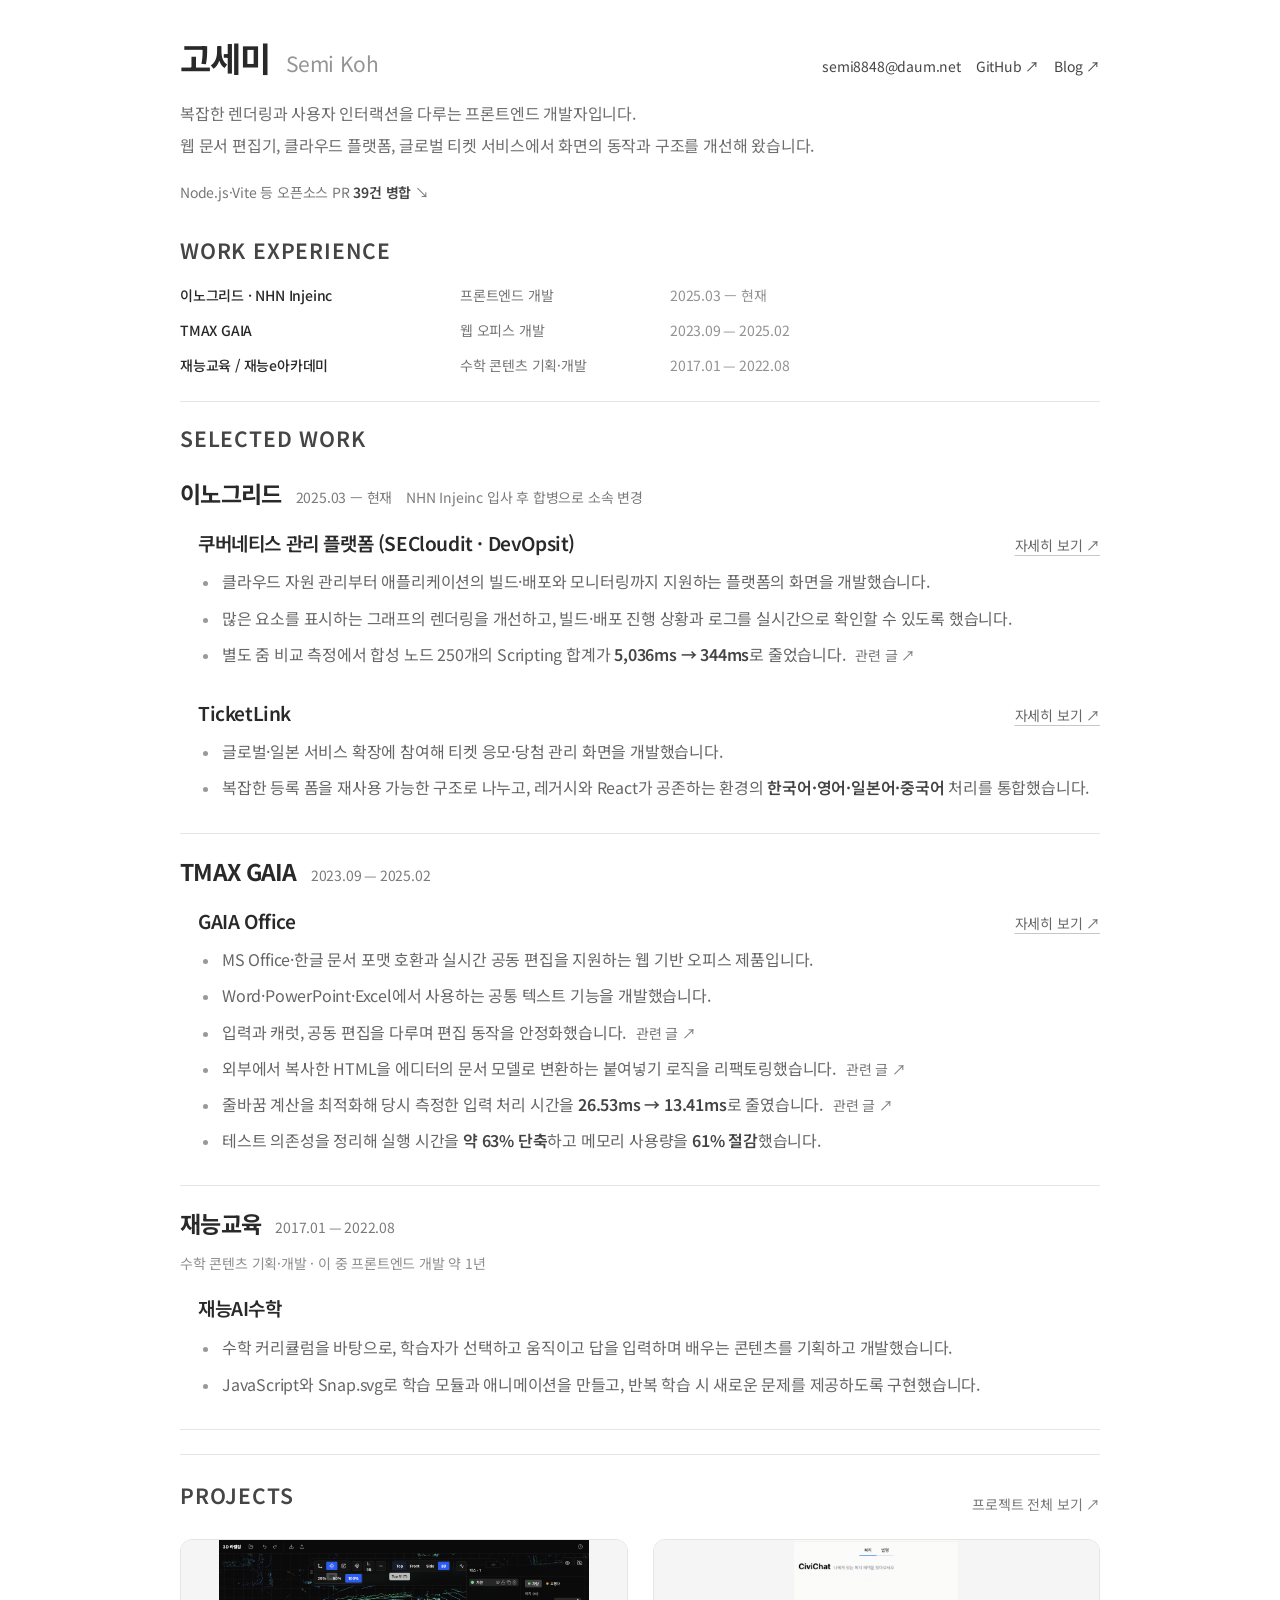
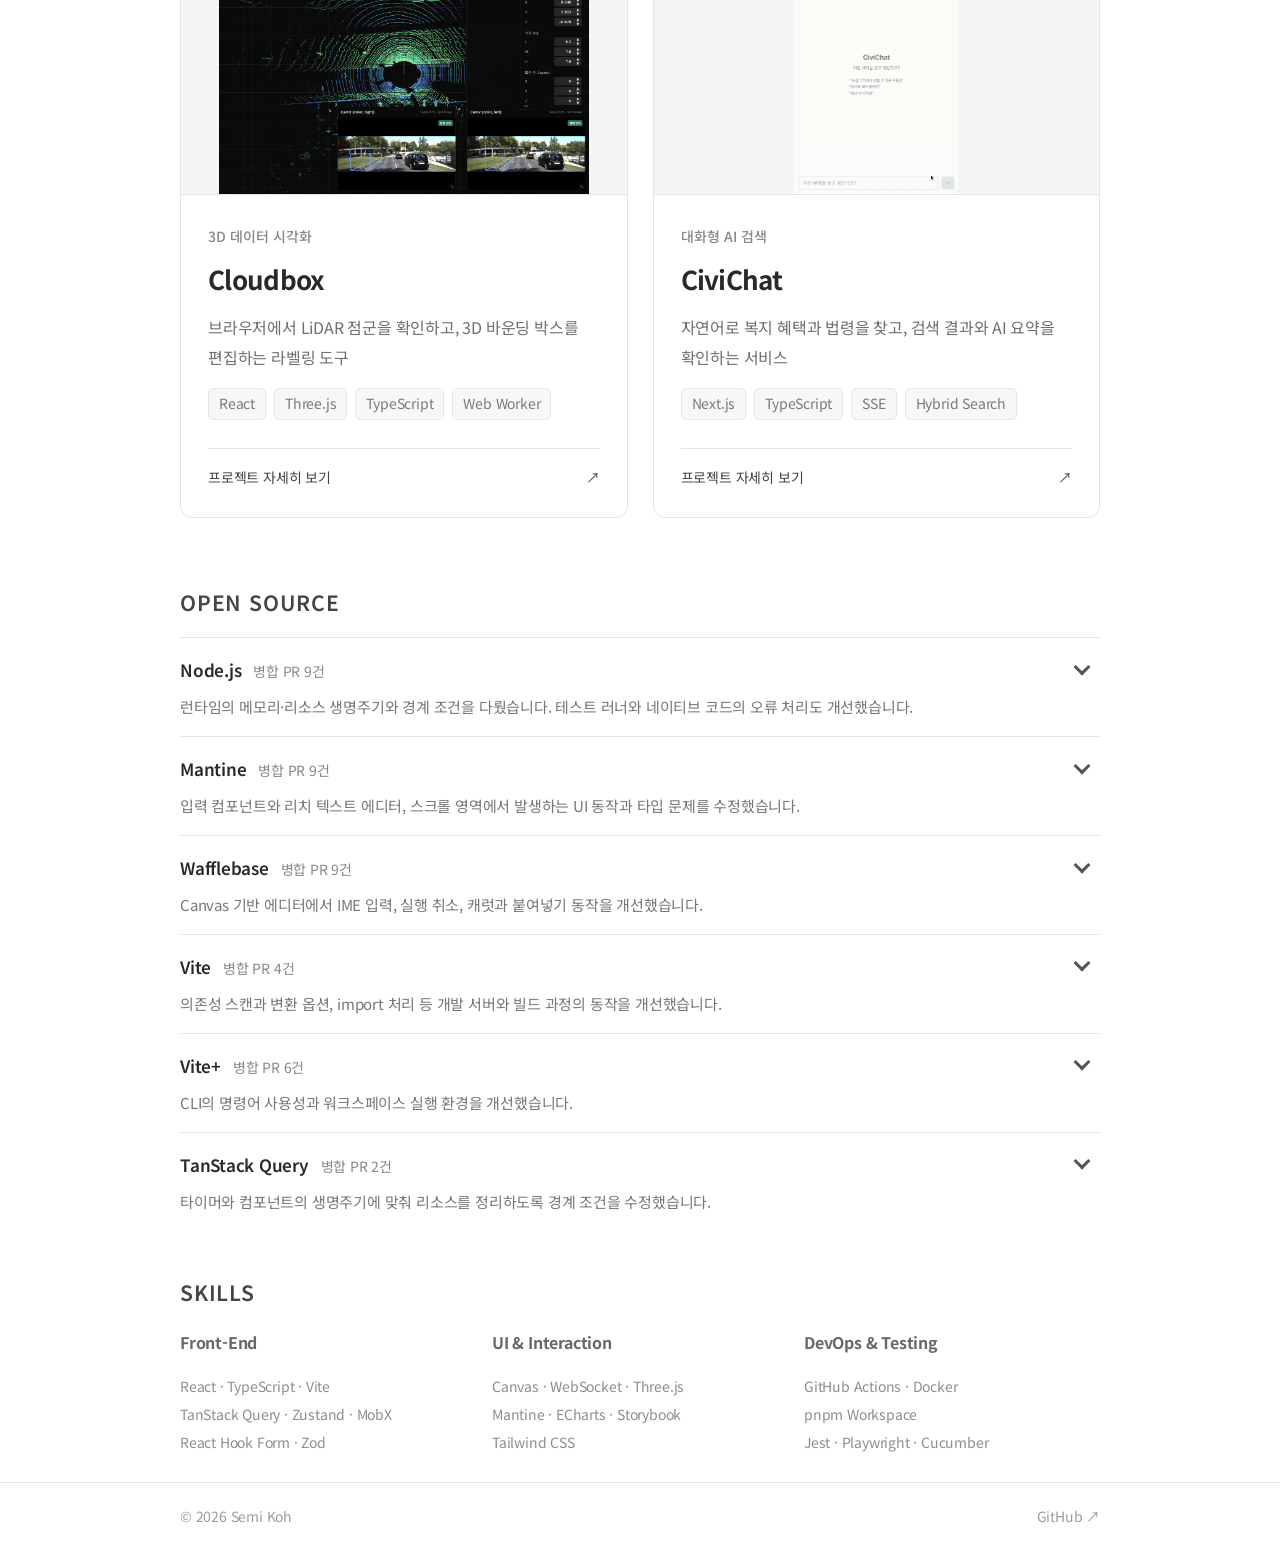
==== commit b8d70deb: "Add company project case studies and implementation diagrams" ====
--- a/index.html
+++ b/index.html
@@ -1,9 +1,9 @@
-<!doctype html><html lang="ko"><head><meta charset="utf-8"><meta name="viewport" content="width=device-width, initial-scale=1"><meta name="description" content="고세미의 프론트엔드 개발 포트폴리오. 렌더링 성능, 복잡한 UI, 오픈소스 기여를 소개합니다."><title>고세미 · 프론트엔드 포트폴리오</title><link rel="stylesheet" href="style.css?v=20261123-20"></head><body><a class="skip" href="#main">본문 바로가기</a><main id="main" class="wrap career-page portfolio-document"><section class="portfolio-introduction"><div class="intro-heading-row"><h1>고세미<span> Semi Koh</span></h1><div class="profile-links"><a href="mailto:semi8848@daum.net">semi8848@daum.net</a><a href="https://github.com/semimikoh" target="_blank" rel="noopener noreferrer">GitHub ↗</a><a href="https://colonni.xyz/ko" target="_blank" rel="noopener noreferrer">Blog ↗</a></div></div><p>복잡한 렌더링과 사용자 인터랙션을 다루는 프론트엔드 개발자입니다.<br>웹 문서 편집기, 클라우드 플랫폼, 글로벌 티켓 서비스에서 화면의 동작과 구조를 개선해 왔습니다.</p><p class="contribution-summary"><a href="#open-source">Node.js·Vite 등 오픈소스 PR <strong>39건 병합</strong><span aria-hidden="true"> ↘</span></a></p></section>
+<!doctype html><html lang="ko"><head><meta charset="utf-8"><meta name="viewport" content="width=device-width, initial-scale=1"><meta name="description" content="고세미의 프론트엔드 개발 포트폴리오. 렌더링 성능, 복잡한 UI, 오픈소스 기여를 소개합니다."><title>고세미 · 프론트엔드 포트폴리오</title><link rel="stylesheet" href="style.css?v=20261123-21"></head><body><a class="skip" href="#main">본문 바로가기</a><main id="main" class="wrap career-page portfolio-document"><section class="portfolio-introduction"><div class="intro-heading-row"><h1>고세미<span> Semi Koh</span></h1><div class="profile-links"><a href="mailto:semi8848@daum.net">semi8848@daum.net</a><a href="https://github.com/semimikoh" target="_blank" rel="noopener noreferrer">GitHub ↗</a><a href="https://colonni.xyz/ko" target="_blank" rel="noopener noreferrer">Blog ↗</a></div></div><p>복잡한 렌더링과 사용자 인터랙션을 다루는 프론트엔드 개발자입니다.<br>웹 문서 편집기, 클라우드 플랫폼, 글로벌 티켓 서비스에서 화면의 동작과 구조를 개선해 왔습니다.</p><p class="contribution-summary"><a href="#open-source">Node.js·Vite 등 오픈소스 PR <strong>39건 병합</strong><span aria-hidden="true"> ↘</span></a></p></section>
 <section class="work-overview" aria-labelledby="work-experience"><h2 id="work-experience" class="document-section-title">WORK EXPERIENCE</h2><a href="#inno"><span>이노그리드 · NHN Injeinc</span><span>프론트엔드 개발</span><time>2025.03 — 현재</time></a><a href="#editor"><span>TMAX GAIA</span><span>웹 오피스 개발</span><time>2023.09 — 2025.02</time></a><a href="#jaeneung"><span>재능교육 / 재능e아카데미</span><span>수학 콘텐츠 기획·개발</span><time>2017.01 — 2022.08</time></a></section><h2 class="document-section-title selected-work-title">SELECTED WORK</h2>
 <section class="career career-inno" id="inno"><div class="career-company"><div class="company-title-row"><h2>이노그리드</h2><span class="company-period">2025.03 — 현재</span><span class="company-note">NHN Injeinc 입사 후 합병으로 소속 변경</span></div></div><div class="career-projects">
-<section class="career-project career-summary" id="platform"><h3 class="career-project-name">쿠버네티스 관리 플랫폼 (SECloudit · DevOpsit)</h3><ul class="career-summary-points"><li>클라우드 자원 관리부터 애플리케이션의 빌드·배포와 모니터링까지 지원하는 플랫폼의 화면을 개발했습니다.</li><li>많은 요소를 표시하는 그래프의 렌더링을 개선하고, 빌드·배포 진행 상황과 로그를 실시간으로 확인할 수 있도록 했습니다.</li><li>별도 줌 비교 측정에서 합성 노드 250개의 Scripting 합계가 <strong>5,036ms → 344ms</strong>로 줄었습니다. <a class="career-inline-link" href="https://colonni.xyz/ko/posts/dom-canvas-hybrid-rendering" target="_blank" rel="noopener noreferrer" aria-label="그래프 렌더링 개선 관련 글 (새 탭)">관련 글 ↗</a></li></ul></section>
-<section class="career-project career-summary" id="ticketlink"><h3 class="career-project-name">TicketLink</h3><ul class="career-summary-points"><li>글로벌·일본 서비스 확장에 참여해 티켓 응모·당첨 관리 화면을 개발했습니다.</li><li>복잡한 등록 폼을 재사용 가능한 구조로 나누고, 레거시와 React가 공존하는 환경의 <strong>한국어·영어·일본어·중국어</strong> 처리를 통합했습니다.</li></ul></section>
+<section class="career-project career-summary" id="platform"><div class="work-heading-link"><h3 class="career-project-name">쿠버네티스 관리 플랫폼 (SECloudit · DevOpsit)</h3><a href="project-platform.html" aria-label="쿠버네티스 관리 플랫폼 (SECloudit · DevOpsit) 프로젝트 자세히 보기">자세히 보기 ↗</a></div><ul class="career-summary-points"><li>클라우드 자원 관리부터 애플리케이션의 빌드·배포와 모니터링까지 지원하는 플랫폼의 화면을 개발했습니다.</li><li>많은 요소를 표시하는 그래프의 렌더링을 개선하고, 빌드·배포 진행 상황과 로그를 실시간으로 확인할 수 있도록 했습니다.</li><li>별도 줌 비교 측정에서 합성 노드 250개의 Scripting 합계가 <strong>5,036ms → 344ms</strong>로 줄었습니다. <a class="career-inline-link" href="https://colonni.xyz/ko/posts/dom-canvas-hybrid-rendering" target="_blank" rel="noopener noreferrer" aria-label="그래프 렌더링 개선 관련 글 (새 탭)">관련 글 ↗</a></li></ul></section>
+<section class="career-project career-summary" id="ticketlink"><div class="work-heading-link"><h3 class="career-project-name">TicketLink</h3><a href="project-ticketlink.html" aria-label="TicketLink 프로젝트 자세히 보기">자세히 보기 ↗</a></div><ul class="career-summary-points"><li>글로벌·일본 서비스 확장에 참여해 티켓 응모·당첨 관리 화면을 개발했습니다.</li><li>복잡한 등록 폼을 재사용 가능한 구조로 나누고, 레거시와 React가 공존하는 환경의 <strong>한국어·영어·일본어·중국어</strong> 처리를 통합했습니다.</li></ul></section>
 </div></section>
-<section class="career" id="editor"><div class="career-company"><div class="company-title-row"><h2>TMAX GAIA</h2><span class="company-period">2023.09 — 2025.02</span></div></div><div class="career-projects"><section class="career-project career-summary"><h3 class="career-project-name">GAIA Office</h3><ul class="career-summary-points"><li>MS Office·한글 문서 포맷 호환과 실시간 공동 편집을 지원하는 웹 기반 오피스 제품입니다.</li><li>Word·PowerPoint·Excel에서 사용하는 공통 텍스트 기능을 개발했습니다.</li><li>입력과 캐럿, 공동 편집을 다루며 편집 동작을 안정화했습니다. <a class="career-inline-link" href="https://colonni.xyz/ko/posts/react-18-cursor-rendering" target="_blank" rel="noopener noreferrer" aria-label="입력과 캐럿 렌더링 관련 글 (새 탭)">관련 글 ↗</a></li><li>외부에서 복사한 HTML을 에디터의 문서 모델로 변환하는 붙여넣기 로직을 리팩토링했습니다. <a class="career-inline-link" href="https://colonni.xyz/ko/posts/editor-paste-domain-logic" target="_blank" rel="noopener noreferrer" aria-label="붙여넣기 도메인 로직 설계 관련 글 (새 탭)">관련 글 ↗</a></li><li>줄바꿈 계산을 최적화해 당시 측정한 입력 처리 시간을 <strong>26.53ms → 13.41ms</strong>로 줄였습니다. <a class="career-inline-link" href="https://colonni.xyz/ko/posts/algorithm-frontend-optimization" target="_blank" rel="noopener noreferrer" aria-label="텍스트 줄바꿈 최적화 관련 글 (새 탭)">관련 글 ↗</a></li><li>테스트 의존성을 정리해 실행 시간을 <strong>약 63% 단축</strong>하고 메모리 사용량을 <strong>61% 절감</strong>했습니다.</li></ul></section></div></section>
+<section class="career" id="editor"><div class="career-company"><div class="company-title-row"><h2>TMAX GAIA</h2><span class="company-period">2023.09 — 2025.02</span></div></div><div class="career-projects"><section class="career-project career-summary"><div class="work-heading-link"><h3 class="career-project-name">GAIA Office</h3><a href="project-gaia-office.html" aria-label="GAIA Office 프로젝트 자세히 보기">자세히 보기 ↗</a></div><ul class="career-summary-points"><li>MS Office·한글 문서 포맷 호환과 실시간 공동 편집을 지원하는 웹 기반 오피스 제품입니다.</li><li>Word·PowerPoint·Excel에서 사용하는 공통 텍스트 기능을 개발했습니다.</li><li>입력과 캐럿, 공동 편집을 다루며 편집 동작을 안정화했습니다. <a class="career-inline-link" href="https://colonni.xyz/ko/posts/react-18-cursor-rendering" target="_blank" rel="noopener noreferrer" aria-label="입력과 캐럿 렌더링 관련 글 (새 탭)">관련 글 ↗</a></li><li>외부에서 복사한 HTML을 에디터의 문서 모델로 변환하는 붙여넣기 로직을 리팩토링했습니다. <a class="career-inline-link" href="https://colonni.xyz/ko/posts/editor-paste-domain-logic" target="_blank" rel="noopener noreferrer" aria-label="붙여넣기 도메인 로직 설계 관련 글 (새 탭)">관련 글 ↗</a></li><li>줄바꿈 계산을 최적화해 당시 측정한 입력 처리 시간을 <strong>26.53ms → 13.41ms</strong>로 줄였습니다. <a class="career-inline-link" href="https://colonni.xyz/ko/posts/algorithm-frontend-optimization" target="_blank" rel="noopener noreferrer" aria-label="텍스트 줄바꿈 최적화 관련 글 (새 탭)">관련 글 ↗</a></li><li>테스트 의존성을 정리해 실행 시간을 <strong>약 63% 단축</strong>하고 메모리 사용량을 <strong>61% 절감</strong>했습니다.</li></ul></section></div></section>
 <section class="career" id="jaeneung"><div class="career-company"><div class="company-title-row"><h2>재능교육</h2><span class="company-period">2017.01 — 2022.08</span></div><p class="role">수학 콘텐츠 기획·개발 · 이 중 프론트엔드 개발 약 1년</p></div><div class="career-projects"><section class="career-project career-summary"><h3 class="career-project-name">재능AI수학</h3><ul class="career-summary-points"><li>수학 커리큘럼을 바탕으로, 학습자가 선택하고 움직이고 답을 입력하며 배우는 콘텐츠를 기획하고 개발했습니다.</li><li>JavaScript와 Snap.svg로 학습 모듈과 애니메이션을 만들고, 반복 학습 시 새로운 문제를 제공하도록 구현했습니다.</li></ul></section></div></section>
 <section class="home-section personal-projects" id="personal-projects" aria-labelledby="projects-title"><div class="home-section-head"><div><h2 id="projects-title" class="section-eyebrow">PROJECTS</h2></div><a href="projects.html">프로젝트 전체 보기 ↗</a></div><div class="project-grid"><a class="project-card" href="project-cloudbox.html"><div class="project-card-cover cloudbox"><img src="assets/cloudbox.png" alt="Cloudbox 실행 화면" loading="lazy"></div><div class="project-card-body"><span class="project-kicker">3D 데이터 시각화</span><h2>Cloudbox</h2><p>브라우저에서 LiDAR 점군을 확인하고, 3D 바운딩 박스를 편집하는 라벨링 도구</p><div class="tags"><span class="tag">React</span><span class="tag">Three.js</span><span class="tag">TypeScript</span><span class="tag">Web Worker</span></div><span class="project-card-link">프로젝트 자세히 보기 <span aria-hidden="true">↗</span></span></div></a><a class="project-card" href="project-civichat.html"><div class="project-card-cover civichat"><img src="assets/civichat.gif" alt="CiviChat 실행 화면" loading="lazy"></div><div class="project-card-body"><span class="project-kicker">대화형 AI 검색</span><h2>CiviChat</h2><p>자연어로 복지 혜택과 법령을 찾고, 검색 결과와 AI 요약을 확인하는 서비스</p><div class="tags"><span class="tag">Next.js</span><span class="tag">TypeScript</span><span class="tag">SSE</span><span class="tag">Hybrid Search</span></div><span class="project-card-link">프로젝트 자세히 보기 <span aria-hidden="true">↗</span></span></div></a></div></section><section class="section experience-oss career-additional" id="open-source"><div class="additional-heading"><p class="page-eyebrow">OPEN SOURCE</p></div><details class="oss-repository"><summary class="oss-repository-summary"><div class="oss-repository-heading"><h3>Node.js</h3><span class="oss-merge-count">병합 PR 9건</span></div><p class="oss-repository-description">런타임의 메모리·리소스 생명주기와 경계 조건을 다뤘습니다. 테스트 러너와 네이티브 코드의 오류 처리도 개선했습니다.</p><span class="oss-expand-control" aria-hidden="true"><span class="oss-expand-icon"></span></span></summary><div class="oss-repository-content"><ul class="oss-contributions"><li><span>테스트 커버리지의 기본 제외 패턴에 숨김 파일을 포함하도록 수정</span><a href="https://github.com/nodejs/node/pull/63401" target="_blank" rel="noopener noreferrer" aria-label="Node.js PR 63401 보기">#63401 ↗</a></li><li><span>SQLite 실행·초기화 결과 코드를 확인하도록 오류 처리 보완</span><a href="https://github.com/nodejs/node/pull/63319" target="_blank" rel="noopener noreferrer" aria-label="Node.js PR 63319 보기">#63319 ↗</a></li><li><span>test_runner의 필터링된 suite build 대기 처리</span><a href="https://github.com/nodejs/node/pull/64208" target="_blank" rel="noopener noreferrer" aria-label="Node.js PR 64208 보기">#64208 ↗</a></li><li><span>Blob.stream()의 source buffer 누수 수정</span><a href="https://github.com/nodejs/node/pull/63577" target="_blank" rel="noopener noreferrer" aria-label="Node.js PR 63577 보기">#63577 ↗</a></li><li><span>closeIdleConnections의 pre-request socket 종료 처리</span><a href="https://github.com/nodejs/node/pull/63470" target="_blank" rel="noopener noreferrer" aria-label="Node.js PR 63470 보기">#63470 ↗</a></li><li><span>FFI DynamicLibrary 조기 GC 방지 및 네이티브 라이브러리 생명주기 안정성 개선</span><a href="https://github.com/nodejs/node/pull/63024" target="_blank" rel="noopener noreferrer" aria-label="Node.js PR 63024 보기">#63024 ↗</a></li><li><span>invalid using syntax 처리 중 GetErrorSource() crash 수정 및 회귀 테스트 추가</span><a href="https://github.com/nodejs/node/pull/62770" target="_blank" rel="noopener noreferrer" aria-label="Node.js PR 62770 보기">#62770 ↗</a></li><li><span>inspector help message dead URL 수정 및 관련 테스트 갱신</span><a href="https://github.com/nodejs/node/pull/62745" target="_blank" rel="noopener noreferrer" aria-label="Node.js PR 62745 보기">#62745 ↗</a></li><li><span>byteLength benchmark의 잘못된 base64 입력값 수정</span><a href="https://github.com/nodejs/node/pull/60841" target="_blank" rel="noopener noreferrer" aria-label="Node.js PR 60841 보기">#60841 ↗</a></li></ul><a class="oss-repo-link" href="https://github.com/nodejs/node" target="_blank" rel="noopener noreferrer">저장소 보기 ↗</a></div></details><details class="oss-repository"><summary class="oss-repository-summary"><div class="oss-repository-heading"><h3>Mantine</h3><span class="oss-merge-count">병합 PR 9건</span></div><p class="oss-repository-description">입력 컴포넌트와 리치 텍스트 에디터, 스크롤 영역에서 발생하는 UI 동작과 타입 문제를 수정했습니다.</p><span class="oss-expand-control" aria-hidden="true"><span class="oss-expand-icon"></span></span></summary><div class="oss-repository-content"><ul class="oss-contributions"><li><span>SemiCircleProgress가 표시되지 않는 문제 수정</span><a href="https://github.com/mantinedev/mantine/pull/8842" target="_blank" rel="noopener noreferrer" aria-label="Mantine PR 8842 보기">#8842 ↗</a></li><li><span>Scroller의 Styles API 문서 데이터 추가</span><a href="https://github.com/mantinedev/mantine/pull/8818" target="_blank" rel="noopener noreferrer" aria-label="Mantine PR 8818 보기">#8818 ↗</a></li><li><span>MCP 서버의 stdio 전송 방식을 명세에 맞게 수정</span><a href="https://github.com/mantinedev/mantine/pull/8792" target="_blank" rel="noopener noreferrer" aria-label="Mantine PR 8792 보기">#8792 ↗</a></li><li><span>Badge에서 circle과 기본 radius 설정을 함께 사용할 때의 동작 수정</span><a href="https://github.com/mantinedev/mantine/pull/8466" target="_blank" rel="noopener noreferrer" aria-label="Mantine PR 8466 보기">#8466 ↗</a></li><li><span>PasswordInput의 <code>dir</code> 재정의 시 section 위치 오류 수정</span><a href="https://github.com/mantinedev/mantine/pull/8936" target="_blank" rel="noopener noreferrer" aria-label="Mantine PR 8936 보기">#8936 ↗</a></li><li><span>Input의 <code>dir</code> 재정의 시 section 위치 오류 수정</span><a href="https://github.com/mantinedev/mantine/pull/8905" target="_blank" rel="noopener noreferrer" aria-label="Mantine PR 8905 보기">#8905 ↗</a></li><li><span>RichTextEditor task list 빈 항목의 caret 미노출 문제 수정</span><a href="https://github.com/mantinedev/mantine/pull/8821" target="_blank" rel="noopener noreferrer" aria-label="Mantine PR 8821 보기">#8821 ↗</a></li><li><span>ScrollArea의 offsetScrollbars=&quot;present&quot; 설정 시 scrollbar 미노출 문제 수정</span><a href="https://github.com/mantinedev/mantine/pull/8844" target="_blank" rel="noopener noreferrer" aria-label="Mantine PR 8844 보기">#8844 ↗</a></li><li><span>@mantine/form field path 타입 제안 누락 문제 개선</span><a href="https://github.com/mantinedev/mantine/pull/8810" target="_blank" rel="noopener noreferrer" aria-label="Mantine PR 8810 보기">#8810 ↗</a></li></ul><a class="oss-repo-link" href="https://github.com/mantinedev/mantine" target="_blank" rel="noopener noreferrer">저장소 보기 ↗</a></div></details><details class="oss-repository"><summary class="oss-repository-summary"><div class="oss-repository-heading"><h3>Wafflebase</h3><span class="oss-merge-count">병합 PR 9건</span></div><p class="oss-repository-description">Canvas 기반 에디터에서 IME 입력, 실행 취소, 캐럿과 붙여넣기 동작을 개선했습니다.</p><span class="oss-expand-control" aria-hidden="true"><span class="oss-expand-icon"></span></span></summary><div class="oss-repository-content"><ul class="oss-contributions"><li><span>BigQuery 연결 관리와 읽기 전용 쿼리 실행 기능 추가</span><a href="https://github.com/wafflebase/wafflebase/pull/811" target="_blank" rel="noopener noreferrer" aria-label="Wafflebase PR 811 보기">#811 ↗</a></li><li><span>표 셀 내부 붙여넣기 동작의 설계 문서 확장</span><a href="https://github.com/wafflebase/wafflebase/pull/597" target="_blank" rel="noopener noreferrer" aria-label="Wafflebase PR 597 보기">#597 ↗</a></li><li><span>공동 편집 중 로컬 캐럿 위치 유지에 관한 설계 문서 작성</span><a href="https://github.com/wafflebase/wafflebase/pull/257" target="_blank" rel="noopener noreferrer" aria-label="Wafflebase PR 257 보기">#257 ↗</a></li><li><span>서로 다른 글자 크기가 섞인 선택 영역에서 상대적 font-size 변경 구현</span><a href="https://github.com/wafflebase/wafflebase/pull/616" target="_blank" rel="noopener noreferrer" aria-label="Wafflebase PR 616 보기">#616 ↗</a></li><li><span>IME undo 이후 live-cursor 발행 과정에서 발생하는 캐럿 race condition 해결</span><a href="https://github.com/wafflebase/wafflebase/pull/612" target="_blank" rel="noopener noreferrer" aria-label="Wafflebase PR 612 보기">#612 ↗</a></li><li><span>표 셀 안에 붙여넣은 표가 현재 셀 내부에 중첩되도록 붙여넣기 동작 구현</span><a href="https://github.com/wafflebase/wafflebase/pull/531" target="_blank" rel="noopener noreferrer" aria-label="Wafflebase PR 531 보기">#531 ↗</a></li><li><span>조합 중인 IME 텍스트의 underline 렌더링 구현</span><a href="https://github.com/wafflebase/wafflebase/pull/514" target="_blank" rel="noopener noreferrer" aria-label="Wafflebase PR 514 보기">#514 ↗</a></li><li><span>빈 목록 항목에서 Backspace 입력 시 목록을 종료하도록 편집 동작 구현</span><a href="https://github.com/wafflebase/wafflebase/pull/339" target="_blank" rel="noopener noreferrer" aria-label="Wafflebase PR 339 보기">#339 ↗</a></li><li><span>IME 조합 문자를 하나의 undo 단위로 병합</span><a href="https://github.com/wafflebase/wafflebase/pull/332" target="_blank" rel="noopener noreferrer" aria-label="Wafflebase PR 332 보기">#332 ↗</a></li></ul><a class="oss-repo-link" href="https://github.com/wafflebase/wafflebase" target="_blank" rel="noopener noreferrer">저장소 보기 ↗</a></div></details><details class="oss-repository"><summary class="oss-repository-summary"><div class="oss-repository-heading"><h3>Vite</h3><span class="oss-merge-count">병합 PR 4건</span></div><p class="oss-repository-description">의존성 스캔과 변환 옵션, import 처리 등 개발 서버와 빌드 과정의 동작을 개선했습니다.</p><span class="oss-expand-control" aria-hidden="true"><span class="oss-expand-icon"></span></span></summary><div class="oss-repository-content"><ul class="oss-contributions"><li><span>의존성 스캔 시 Oxc JSX 옵션 전달 수정</span><a href="https://github.com/vitejs/vite/pull/22342" target="_blank" rel="noopener noreferrer" aria-label="Vite PR 22342 보기">#22342 ↗</a></li><li><span>optimizeDeps에서 사용자 <code>transform.target</code> 설정이 기본값을 재정의하도록 수정</span><a href="https://github.com/vitejs/vite/pull/22273" target="_blank" rel="noopener noreferrer" aria-label="Vite PR 22273 보기">#22273 ↗</a></li><li><span>?raw import 처리 시 불필요한 sourcemap fallback 생성을 건너뛰도록 수정</span><a href="https://github.com/vitejs/vite/pull/22148" target="_blank" rel="noopener noreferrer" aria-label="Vite PR 22148 보기">#22148 ↗</a></li><li><span>Deno workspace root 감지 로직 개선</span><a href="https://github.com/vitejs/vite/pull/22238" target="_blank" rel="noopener noreferrer" aria-label="Vite PR 22238 보기">#22238 ↗</a></li></ul><a class="oss-repo-link" href="https://github.com/vitejs/vite" target="_blank" rel="noopener noreferrer">저장소 보기 ↗</a></div></details><details class="oss-repository"><summary class="oss-repository-summary"><div class="oss-repository-heading"><h3>Vite+</h3><span class="oss-merge-count">병합 PR 6건</span></div><p class="oss-repository-description">CLI의 명령어 사용성과 워크스페이스 실행 환경을 개선했습니다.</p><span class="oss-expand-control" aria-hidden="true"><span class="oss-expand-icon"></span></span></summary><div class="oss-repository-content"><ul class="oss-contributions"><li><span>마이그레이션 후 남아 있는 Husky 훅 경로를 정리하도록 수정</span><a href="https://github.com/voidzero-dev/vite-plus/pull/3344" target="_blank" rel="noopener noreferrer" aria-label="Vite+ PR 3344 보기">#3344 ↗</a></li><li><span>프로젝트 생성 시 중첩 모노레포의 불필요한 lint 설정 제거</span><a href="https://github.com/voidzero-dev/vite-plus/pull/2667" target="_blank" rel="noopener noreferrer" aria-label="Vite+ PR 2667 보기">#2667 ↗</a></li><li><span>패키지 매니저 다운로드 진행 상황 표시 기능 추가</span><a href="https://github.com/voidzero-dev/vite-plus/pull/2369" target="_blank" rel="noopener noreferrer" aria-label="Vite+ PR 2369 보기">#2369 ↗</a></li><li><span><code>vp env list-remote</code>에 installed/current/default 버전 표시</span><a href="https://github.com/voidzero-dev/vite-plus/pull/1907" target="_blank" rel="noopener noreferrer" aria-label="Vite+ PR 1907 보기">#1907 ↗</a></li><li><span>workspace lint 실행 시 tsgolint 절대 경로 유지</span><a href="https://github.com/voidzero-dev/vite-plus/pull/1758" target="_blank" rel="noopener noreferrer" aria-label="Vite+ PR 1758 보기">#1758 ↗</a></li><li><span><code>vp fmt</code>의 <code>format</code> alias 추가</span><a href="https://github.com/voidzero-dev/vite-plus/pull/1727" target="_blank" rel="noopener noreferrer" aria-label="Vite+ PR 1727 보기">#1727 ↗</a></li></ul><a class="oss-repo-link" href="https://github.com/voidzero-dev/vite-plus" target="_blank" rel="noopener noreferrer">저장소 보기 ↗</a></div></details><details class="oss-repository"><summary class="oss-repository-summary"><div class="oss-repository-heading"><h3>TanStack Query</h3><span class="oss-merge-count">병합 PR 2건</span></div><p class="oss-repository-description">타이머와 컴포넌트의 생명주기에 맞춰 리소스를 정리하도록 경계 조건을 수정했습니다.</p><span class="oss-expand-control" aria-hidden="true"><span class="oss-expand-icon"></span></span></summary><div class="oss-repository-content"><ul class="oss-contributions"><li><span>vue-query-devtools에서 mount 이후에만 cleanup을 등록하도록 수정</span><a href="https://github.com/TanStack/query/pull/10439" target="_blank" rel="noopener noreferrer" aria-label="TanStack Query PR 10439 보기">#10439 ↗</a></li><li><span>query-core에서 timer ID가 0일 때 cleanup이 누락될 수 있는 문제 수정</span><a href="https://github.com/TanStack/query/pull/10401" target="_blank" rel="noopener noreferrer" aria-label="TanStack Query PR 10401 보기">#10401 ↗</a></li></ul><a class="oss-repo-link" href="https://github.com/TanStack/query" target="_blank" rel="noopener noreferrer">저장소 보기 ↗</a></div></details></section><section class="section"><div class="additional-heading"><p class="page-eyebrow">SKILLS</p></div><div class="stack"><div><h3>Front-End</h3><p>React · TypeScript · Vite<br>TanStack Query · Zustand · MobX<br>React Hook Form · Zod</p></div><div><h3>UI & Interaction</h3><p>Canvas · WebSocket · Three.js<br>Mantine · ECharts · Storybook<br>Tailwind CSS</p></div><div><h3>DevOps & Testing</h3><p>GitHub Actions · Docker<br>pnpm Workspace<br>Jest · Playwright · Cucumber</p></div></div></section></main><footer><div class="wrap"><span>© 2026 Semi Koh</span><a href="https://github.com/semimikoh" target="_blank" rel="noopener noreferrer">GitHub ↗</a></div></footer><script src="script.js"></script></body></html>
--- a/style.css
+++ b/style.css
@@ -308,3 +308,104 @@
 .project-case{padding:24px 0 26px}
 footer{margin-top:26px;padding:20px 0}
 @media(max-width:700px){.portfolio-introduction{padding:26px 0 24px}.portfolio-document .career{padding:18px 0 21px}.oss-repository-summary{padding-top:14px;padding-bottom:14px}.oss-expand-control{top:14px}}
+
+/* Work projects: editorial case studies and implementation diagrams. */
+.work-heading-link{display:flex;align-items:baseline;justify-content:space-between;gap:10px 20px;flex-wrap:wrap;margin-bottom:7px}
+.career-page .work-heading-link .career-project-name{margin:0}
+.work-heading-link>a{font-size:14px;color:#686868;white-space:nowrap;text-decoration:underline;text-decoration-color:#c7c7c7;text-underline-offset:4px}
+.work-project-list{margin:0 0 36px}
+.project-list-label{font-size:18px;font-weight:600;margin:0 0 17px;letter-spacing:-.4px}
+.work-card-visual{height:174px;padding:24px;background:#f3f4f5;border-bottom:1px solid #e8e8e8;display:flex;flex-direction:column;justify-content:space-between;color:#555}
+.work-card-caption{font-size:14px;color:#777}
+.work-card-structure{display:flex;gap:8px;align-items:center}
+.work-card-structure>span{flex:1;display:flex;align-items:center;justify-content:center;min-height:54px;padding:8px 4px;background:#fff;border:1px solid #dedfe1;border-radius:5px;font-size:14px;text-align:center}
+.work-card-structure>span:last-child{background:#e8ebed;border-color:#d8dcdf;color:#333}
+.ticket-cover{background:#f4f3f2}.ticket-cover .work-card-structure>span:last-child{background:#eae6e1;border-color:#ded8d0}
+.office-cover{background:#f2f3f4}.office-cover .work-card-structure>span:last-child{background:#e5e9ed;border-color:#d7dde3}
+.work-project-card .project-card-body{padding:21px 23px}
+.work-project-card .project-card-body h2{font-size:21px;margin-bottom:10px}
+.work-project-card .project-card-body>p{font-size:16px;min-height:0;line-height:1.85}
+.work-detail{padding-top:20px;padding-bottom:18px}
+.work-detail-heading{padding:0 0 26px}
+.work-company{font-size:14px;color:#7b7b7b;margin:0 0 10px}
+.work-detail-heading h1{font-size:36px;line-height:1.4;letter-spacing:-1.2px;margin:0 0 12px}
+.work-subtitle{font-size:18px;line-height:1.9;color:#555;margin:0 0 16px;max-width:790px}
+.work-role{font-size:15px;line-height:1.85;color:#6b6b6b;margin:0 0 14px}
+.work-tags{display:flex;gap:7px;flex-wrap:wrap}
+.work-tags span{font-size:14px;color:#666;background:#f4f4f4;border:1px solid #e7e7e7;border-radius:4px;line-height:1.6;padding:3px 9px}
+.work-product-links{display:flex;flex-wrap:wrap;gap:8px 20px;margin-top:16px;font-size:14px;color:#666}
+.work-product-links a,.work-text-link{text-decoration:underline;text-decoration-color:#b7c4d6;text-underline-offset:4px}
+.work-visual{margin:0 0 27px}
+.work-visual>div{padding:27px 30px;background:#f6f7f8;border:1px solid #e3e5e7;border-radius:8px}
+.work-visual figcaption{font-size:14px;color:#7a7a7a;margin:8px 0 0;text-align:center}
+.diagram-heading{display:flex;justify-content:space-between;align-items:baseline;gap:12px 24px;flex-wrap:wrap;padding-bottom:20px;font-size:17px;font-weight:500;letter-spacing:-.4px}
+.diagram-label{font-size:14px;color:#7a7e83;font-weight:400;letter-spacing:0}
+.layout-source{max-width:550px;margin:0 auto 20px;padding:15px 18px;background:#fff;border:1px solid #d9dde0;border-radius:5px;text-align:center;font-size:17px}
+.layout-source>span{display:block;font-size:14px;color:#7b7b7b;margin-top:2px}
+.render-branches{display:grid;grid-template-columns:1fr 1fr;gap:18px;position:relative}
+.render-branch{background:#fff;border:1px solid #dce0e3;border-radius:6px;padding:17px 20px}
+.render-branch h2{font-size:24px;font-weight:600;margin:0 0 14px;line-height:1.5}
+.render-branch p{font-size:14px;color:#6e6e6e;line-height:1.8;margin:13px 0 0}
+.mini-graph{height:74px;position:relative;background:linear-gradient(#e3e6e9,#e3e6e9) center/68% 1px no-repeat}
+.mini-graph i{position:absolute;width:30px;height:21px;left:44%;top:0;border:1px solid #c1c9d0;border-radius:4px;background:#edf0f3}
+.mini-graph i:nth-child(2){left:12%;top:27px}.mini-graph i:nth-child(3){left:44%;top:27px}.mini-graph i:nth-child(4){left:76%;top:27px}.mini-graph i:nth-child(5){left:12%;top:54px}.mini-graph i:nth-child(6){left:44%;top:54px}.mini-graph i:nth-child(7){left:76%;top:54px}
+.node-focus{height:74px;display:flex;flex-direction:column;justify-content:center;align-items:center;gap:4px;border:1px solid #adb8c3;background:#f7f9fb;border-radius:5px}
+.node-focus span{font-size:16px;color:#424b55}.node-focus b{font-size:14px;font-weight:400;color:#78828e}
+.diagram-footnote{font-size:14px;color:#73777b;text-align:center;margin:17px 0 0;line-height:1.8}
+.integration-sources{display:grid;grid-template-columns:repeat(3,1fr);gap:14px;margin-bottom:20px}
+.integration-sources>div{background:#fff;border:1px solid #dde0e3;border-radius:5px;padding:16px;text-align:center}
+.integration-sources strong{display:block;font-size:20px;font-weight:500}.integration-sources span{display:block;font-size:14px;color:#777;margin-top:3px}
+.integration-core{border:1px solid #cfd5db;border-radius:5px;padding:17px;background:#edf0f3;text-align:center}
+.integration-core h2{font-size:20px;font-weight:500;line-height:1.7;margin:3px 0}.integration-core p{font-size:14px;color:#777;margin:0}
+.language-row{display:flex;justify-content:center;gap:12px 28px;margin-top:18px;flex-wrap:wrap;font-size:15px;color:#656b72}
+.paste-endpoints{display:grid;grid-template-columns:1fr 1fr;gap:20px}
+.paste-endpoints>div{background:#fff;border:1px solid #d9dee3;border-radius:5px;padding:20px}
+.paste-endpoints h2{font-size:21px;font-weight:500;line-height:1.6;margin:3px 0 7px}
+.paste-endpoints p{font-size:14px;color:#777;margin-bottom:16px;line-height:1.8}
+.paste-fragments{display:flex;flex-wrap:wrap;gap:7px}
+.paste-fragments span{font-size:14px;border:1px solid #e0e3e6;border-radius:3px;padding:3px 8px;background:#f4f5f6}
+.document-tree{font-size:14px;display:flex;flex-direction:column;gap:2px;line-height:1.8}
+.document-tree b{font-weight:500}.document-tree span{margin-left:14px;border-left:1px solid #cdd3d9;padding-left:12px;color:#65707d}
+.paste-process{display:flex;justify-content:center;align-items:center;gap:8px 18px;margin-top:20px;flex-wrap:wrap;font-size:14px;color:#67727d}
+.paste-process i{font-style:normal;color:#9aa3ac}
+.work-contents{display:flex;flex-wrap:wrap;gap:8px 26px;border-top:1px solid var(--line);border-bottom:1px solid var(--line);padding:13px 0;margin-bottom:4px;font-size:15px;color:#646464}
+.work-contents a:hover{color:#293f5a;text-decoration:underline;text-underline-offset:4px}
+.work-case{padding:30px 0 28px;border-bottom:1px solid var(--line);scroll-margin-top:24px}
+.work-case h2,.work-testing-note h2{font-size:23px;line-height:1.65;letter-spacing:-.6px;margin:0 0 17px;font-weight:600}
+.work-case>p{font-size:16px;color:#616161;line-height:1.95;margin:0 0 14px;max-width:850px}
+.work-case .work-outcome{border-left:2px solid #a7b1bc;padding:1px 0 1px 17px;margin:19px 0 14px;color:#404850}
+.work-text-link{display:inline-block;font-size:14px;color:#496589;margin-top:3px}
+.work-flow{display:grid;grid-template-columns:repeat(3,minmax(0,1fr));gap:12px;margin:21px 0 23px}
+.work-flow-node{padding:15px 17px;border:1px solid #e1e4e7;background:#f7f8f9;border-radius:4px}
+.work-flow-node strong{display:block;font-size:16px;color:#434b53;font-weight:500;line-height:1.7}
+.work-flow-node span{display:block;font-size:14px;color:#777;line-height:1.8;margin-top:3px}
+.work-evidence{margin:24px 0 20px;border:1px solid #e0e3e6;padding:23px;border-radius:5px}
+.evidence-title{display:flex;align-items:baseline;gap:8px 20px;justify-content:space-between;flex-wrap:wrap;margin-bottom:16px}
+.evidence-title h3{font-size:18px;font-weight:500;margin:0}.evidence-title>span{font-size:14px;color:#888}
+.work-comparison{display:grid;grid-template-columns:1fr 1fr;gap:25px}
+.work-comparison>div{min-width:0}.work-comparison>div>span{font-size:14px;color:#777;display:block}
+.work-comparison strong{font-size:32px;font-weight:500;letter-spacing:-1px;display:block;line-height:1.6;margin-bottom:14px}
+.work-comparison strong small{font-size:16px;font-weight:400;color:#888;letter-spacing:0;margin-left:4px}
+.work-comparison img{display:block;max-width:100%;height:auto;border:1px solid #e4e4e4;border-radius:4px}
+.work-evidence>p{font-size:14px;line-height:1.85;color:#777;margin:17px 0 0}
+.work-stat-pair{display:grid;grid-template-columns:1fr 1fr;align-items:center;gap:25px;margin:23px 0;padding:19px 23px;border-top:1px solid #e0e3e6;border-bottom:1px solid #e0e3e6;background:#f8f9fa}
+.work-stat-pair span{display:block;font-size:14px;color:#777}.work-stat-pair strong{font-size:28px;line-height:1.7;font-weight:500;letter-spacing:-.6px;white-space:nowrap}
+.work-stat-pair small{font-size:16px;color:#858585;font-weight:400;margin:0 3px}
+.work-stat-pair p{font-size:15px;color:#666;line-height:1.9;margin:0}
+.work-testing-note{padding:24px 0 0}.work-testing-note h2{font-size:19px;margin-bottom:11px}.work-testing-note p{font-size:16px;line-height:1.95;color:#666;margin-bottom:0;max-width:850px}
+@media(max-width:700px){
+ .work-heading-link{gap:3px 14px}.work-heading-link>a{font-size:14px}
+ .work-detail{padding-top:12px}.work-detail-heading{padding-bottom:21px}.work-detail-heading h1{font-size:29px;letter-spacing:-.8px}
+ .work-subtitle{font-size:17px}.work-role{font-size:14px}.work-visual>div{padding:20px 17px}
+ .diagram-heading{font-size:16px;padding-bottom:17px;gap:5px}.layout-source{font-size:15px;padding:13px 10px}
+ .render-branches{gap:11px}.render-branch{padding:13px 12px}.render-branch h2{font-size:21px}.render-branch p{font-size:14px}
+ .node-focus b{font-size:14px;text-align:center}.mini-graph i{width:21px;height:18px}
+ .integration-sources{gap:8px}.integration-sources>div{padding:13px 5px}.integration-sources strong{font-size:17px}.integration-sources span{font-size:14px}
+ .integration-core h2{font-size:17px}.language-row{gap:10px 17px}
+ .paste-endpoints{grid-template-columns:1fr;gap:13px}.paste-endpoints>div{padding:16px}.paste-endpoints h2{font-size:20px}
+ .work-contents{gap:8px 19px;font-size:14px}.work-case{padding:24px 0}.work-case h2{font-size:21px;margin-bottom:14px}
+ .work-flow{grid-template-columns:1fr;gap:8px;margin:18px 0}.work-flow-node{padding:12px 15px}
+ .work-flow-node span{margin-top:1px}.work-evidence{padding:17px}.work-comparison{gap:14px}.work-comparison strong{font-size:27px}.work-comparison strong small{font-size:14px}
+ .work-stat-pair{grid-template-columns:1fr;gap:8px;padding:16px 18px}.work-stat-pair strong{font-size:26px}
+ .work-testing-note h2{font-size:19px}.work-card-visual{height:156px;padding:20px}.work-card-structure{gap:7px}
+}
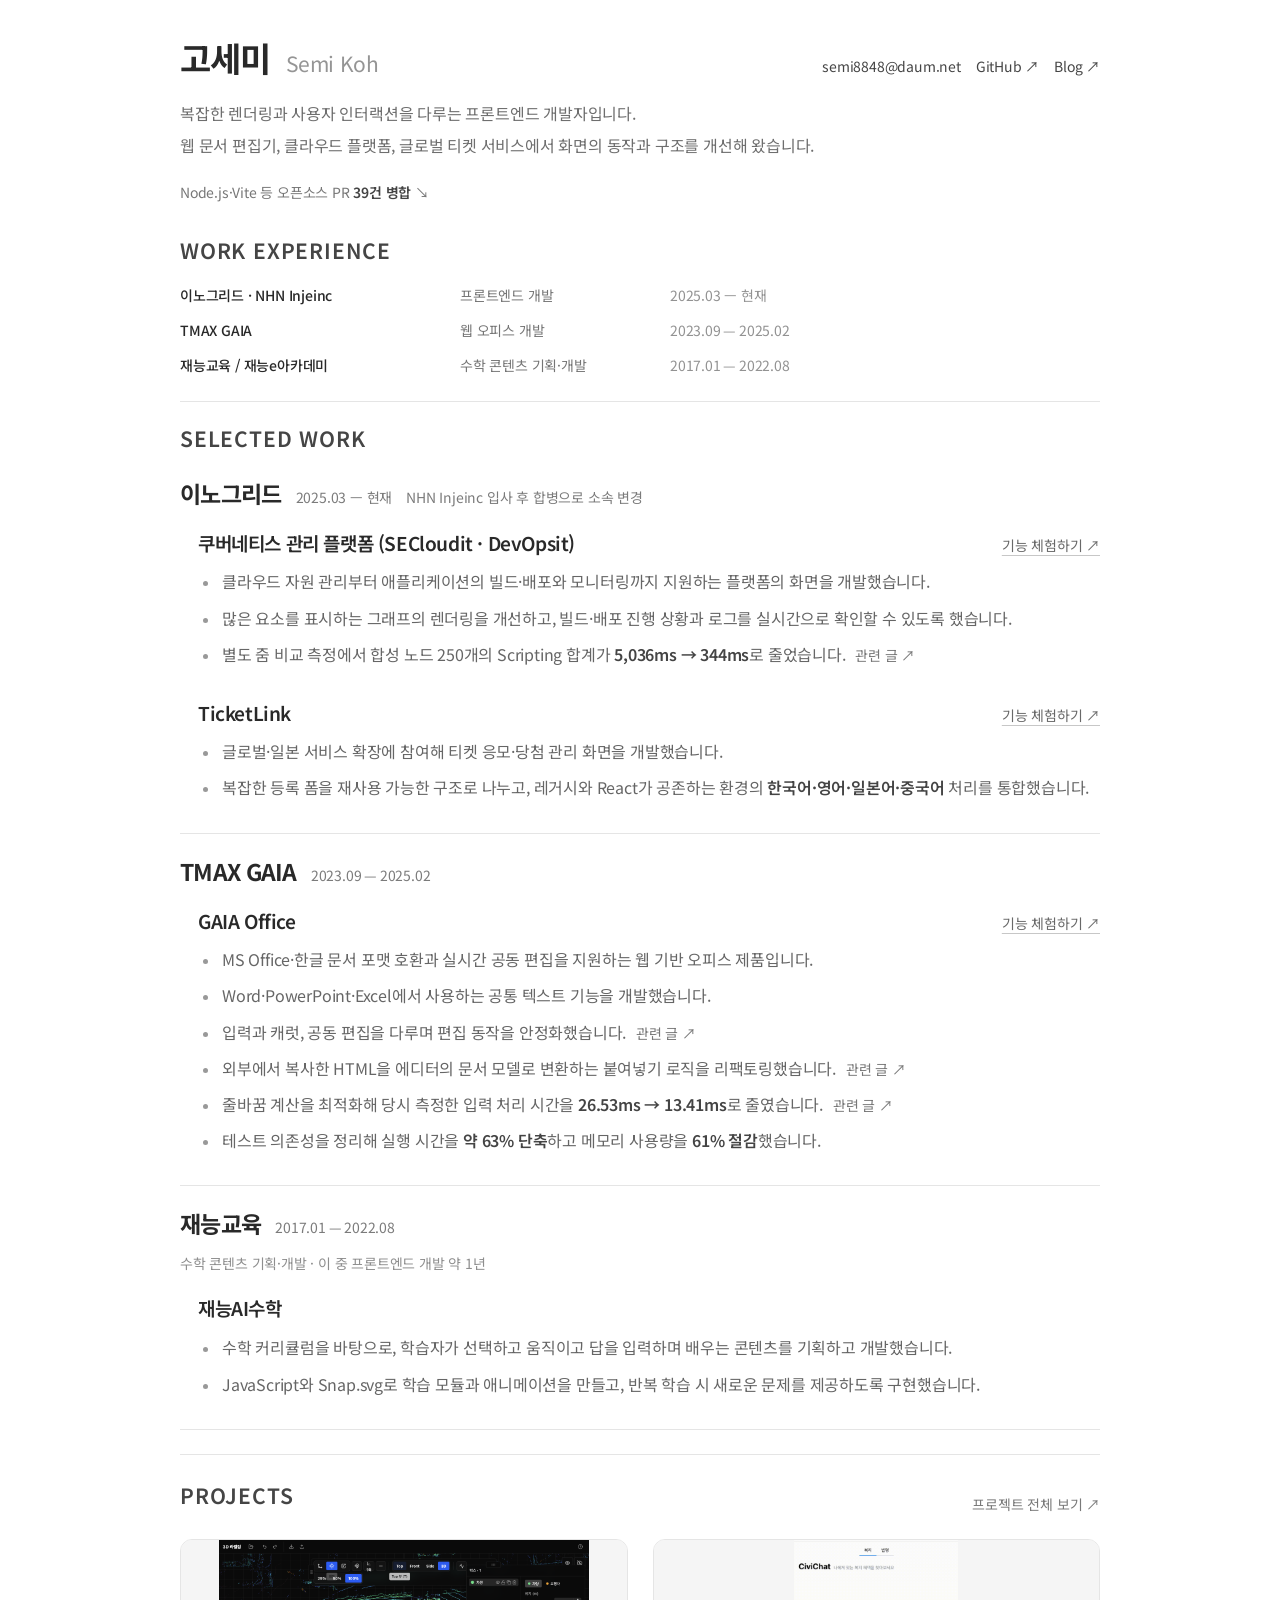
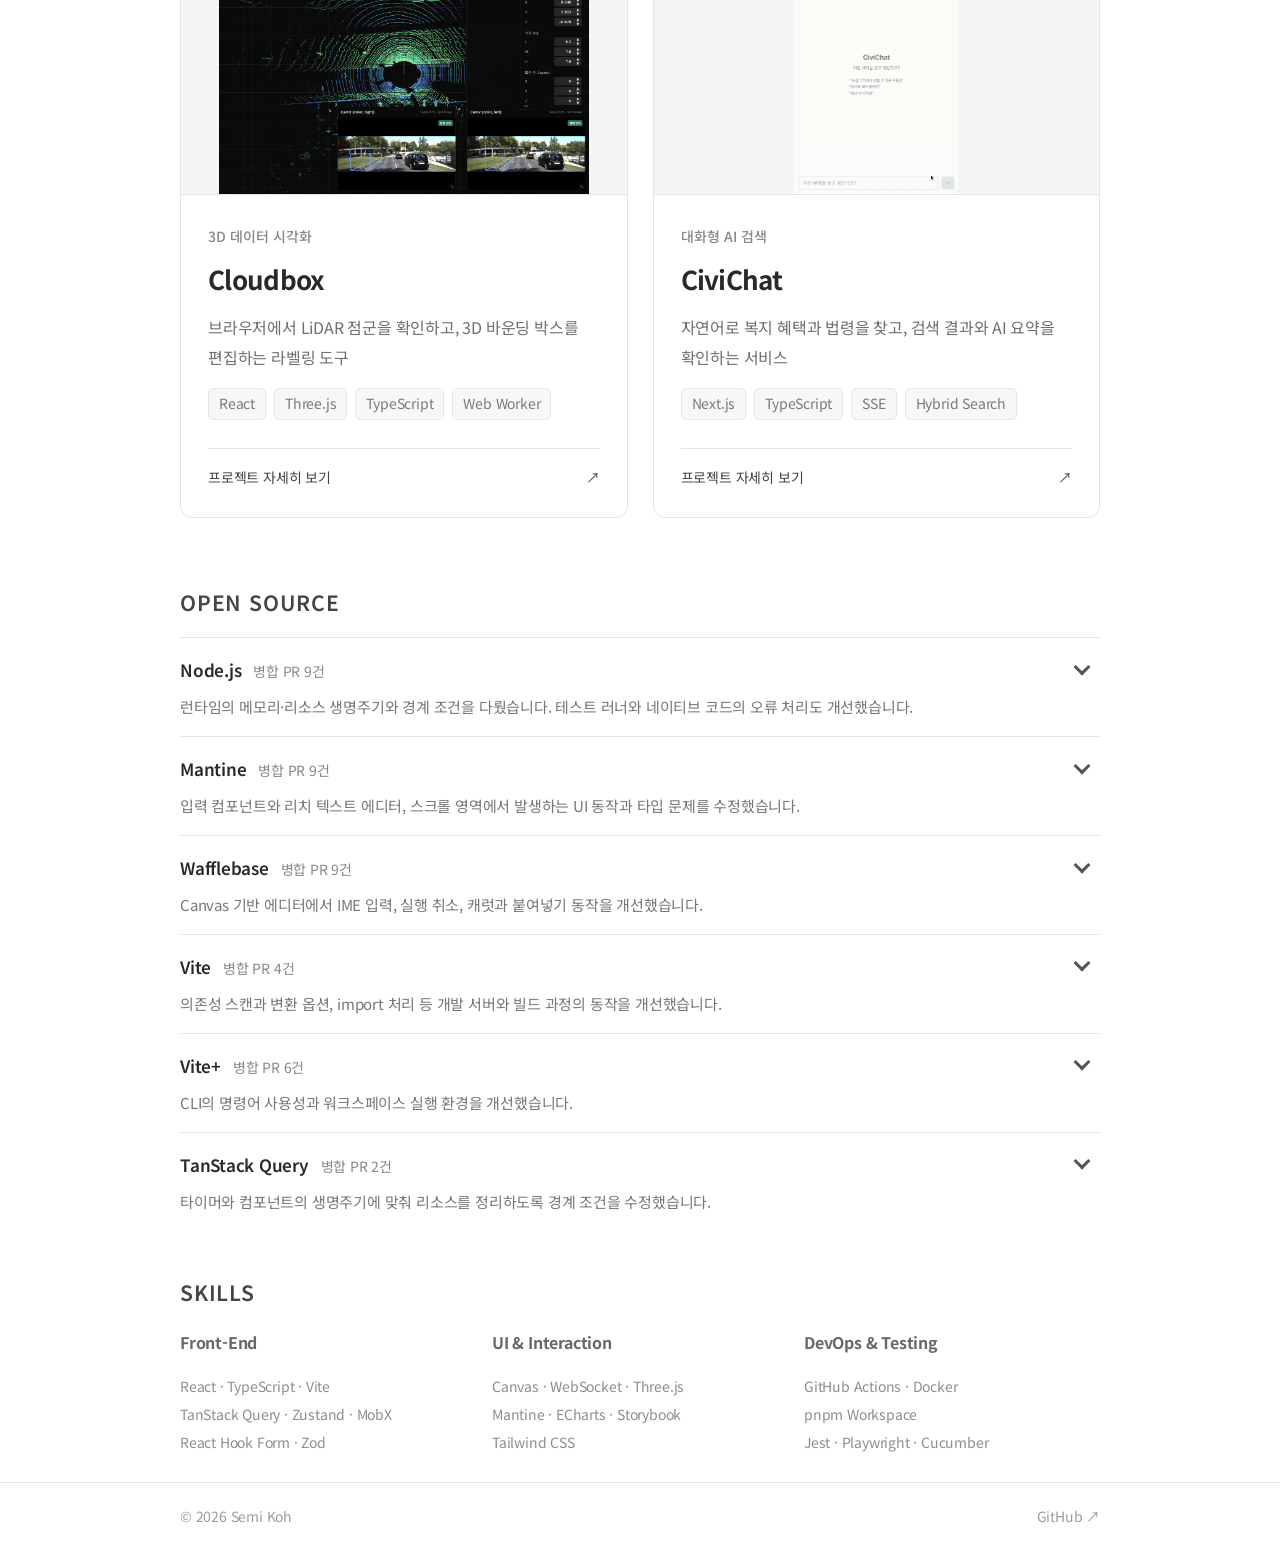
==== commit c5fa2f76: "Replace company case study diagrams with interactive examples" ====
--- a/index.html
+++ b/index.html
@@ -1,9 +1,9 @@
 <!doctype html><html lang="ko"><head><meta charset="utf-8"><meta name="viewport" content="width=device-width, initial-scale=1"><meta name="description" content="고세미의 프론트엔드 개발 포트폴리오. 렌더링 성능, 복잡한 UI, 오픈소스 기여를 소개합니다."><title>고세미 · 프론트엔드 포트폴리오</title><link rel="stylesheet" href="style.css?v=20261123-21"></head><body><a class="skip" href="#main">본문 바로가기</a><main id="main" class="wrap career-page portfolio-document"><section class="portfolio-introduction"><div class="intro-heading-row"><h1>고세미<span> Semi Koh</span></h1><div class="profile-links"><a href="mailto:semi8848@daum.net">semi8848@daum.net</a><a href="https://github.com/semimikoh" target="_blank" rel="noopener noreferrer">GitHub ↗</a><a href="https://colonni.xyz/ko" target="_blank" rel="noopener noreferrer">Blog ↗</a></div></div><p>복잡한 렌더링과 사용자 인터랙션을 다루는 프론트엔드 개발자입니다.<br>웹 문서 편집기, 클라우드 플랫폼, 글로벌 티켓 서비스에서 화면의 동작과 구조를 개선해 왔습니다.</p><p class="contribution-summary"><a href="#open-source">Node.js·Vite 등 오픈소스 PR <strong>39건 병합</strong><span aria-hidden="true"> ↘</span></a></p></section>
 <section class="work-overview" aria-labelledby="work-experience"><h2 id="work-experience" class="document-section-title">WORK EXPERIENCE</h2><a href="#inno"><span>이노그리드 · NHN Injeinc</span><span>프론트엔드 개발</span><time>2025.03 — 현재</time></a><a href="#editor"><span>TMAX GAIA</span><span>웹 오피스 개발</span><time>2023.09 — 2025.02</time></a><a href="#jaeneung"><span>재능교육 / 재능e아카데미</span><span>수학 콘텐츠 기획·개발</span><time>2017.01 — 2022.08</time></a></section><h2 class="document-section-title selected-work-title">SELECTED WORK</h2>
 <section class="career career-inno" id="inno"><div class="career-company"><div class="company-title-row"><h2>이노그리드</h2><span class="company-period">2025.03 — 현재</span><span class="company-note">NHN Injeinc 입사 후 합병으로 소속 변경</span></div></div><div class="career-projects">
-<section class="career-project career-summary" id="platform"><div class="work-heading-link"><h3 class="career-project-name">쿠버네티스 관리 플랫폼 (SECloudit · DevOpsit)</h3><a href="project-platform.html" aria-label="쿠버네티스 관리 플랫폼 (SECloudit · DevOpsit) 프로젝트 자세히 보기">자세히 보기 ↗</a></div><ul class="career-summary-points"><li>클라우드 자원 관리부터 애플리케이션의 빌드·배포와 모니터링까지 지원하는 플랫폼의 화면을 개발했습니다.</li><li>많은 요소를 표시하는 그래프의 렌더링을 개선하고, 빌드·배포 진행 상황과 로그를 실시간으로 확인할 수 있도록 했습니다.</li><li>별도 줌 비교 측정에서 합성 노드 250개의 Scripting 합계가 <strong>5,036ms → 344ms</strong>로 줄었습니다. <a class="career-inline-link" href="https://colonni.xyz/ko/posts/dom-canvas-hybrid-rendering" target="_blank" rel="noopener noreferrer" aria-label="그래프 렌더링 개선 관련 글 (새 탭)">관련 글 ↗</a></li></ul></section>
-<section class="career-project career-summary" id="ticketlink"><div class="work-heading-link"><h3 class="career-project-name">TicketLink</h3><a href="project-ticketlink.html" aria-label="TicketLink 프로젝트 자세히 보기">자세히 보기 ↗</a></div><ul class="career-summary-points"><li>글로벌·일본 서비스 확장에 참여해 티켓 응모·당첨 관리 화면을 개발했습니다.</li><li>복잡한 등록 폼을 재사용 가능한 구조로 나누고, 레거시와 React가 공존하는 환경의 <strong>한국어·영어·일본어·중국어</strong> 처리를 통합했습니다.</li></ul></section>
+<section class="career-project career-summary" id="platform"><div class="work-heading-link"><h3 class="career-project-name">쿠버네티스 관리 플랫폼 (SECloudit · DevOpsit)</h3><a href="project-platform.html" aria-label="쿠버네티스 관리 플랫폼 (SECloudit · DevOpsit) 프로젝트 자세히 보기">기능 체험하기 ↗</a></div><ul class="career-summary-points"><li>클라우드 자원 관리부터 애플리케이션의 빌드·배포와 모니터링까지 지원하는 플랫폼의 화면을 개발했습니다.</li><li>많은 요소를 표시하는 그래프의 렌더링을 개선하고, 빌드·배포 진행 상황과 로그를 실시간으로 확인할 수 있도록 했습니다.</li><li>별도 줌 비교 측정에서 합성 노드 250개의 Scripting 합계가 <strong>5,036ms → 344ms</strong>로 줄었습니다. <a class="career-inline-link" href="https://colonni.xyz/ko/posts/dom-canvas-hybrid-rendering" target="_blank" rel="noopener noreferrer" aria-label="그래프 렌더링 개선 관련 글 (새 탭)">관련 글 ↗</a></li></ul></section>
+<section class="career-project career-summary" id="ticketlink"><div class="work-heading-link"><h3 class="career-project-name">TicketLink</h3><a href="project-ticketlink.html" aria-label="TicketLink 프로젝트 자세히 보기">기능 체험하기 ↗</a></div><ul class="career-summary-points"><li>글로벌·일본 서비스 확장에 참여해 티켓 응모·당첨 관리 화면을 개발했습니다.</li><li>복잡한 등록 폼을 재사용 가능한 구조로 나누고, 레거시와 React가 공존하는 환경의 <strong>한국어·영어·일본어·중국어</strong> 처리를 통합했습니다.</li></ul></section>
 </div></section>
-<section class="career" id="editor"><div class="career-company"><div class="company-title-row"><h2>TMAX GAIA</h2><span class="company-period">2023.09 — 2025.02</span></div></div><div class="career-projects"><section class="career-project career-summary"><div class="work-heading-link"><h3 class="career-project-name">GAIA Office</h3><a href="project-gaia-office.html" aria-label="GAIA Office 프로젝트 자세히 보기">자세히 보기 ↗</a></div><ul class="career-summary-points"><li>MS Office·한글 문서 포맷 호환과 실시간 공동 편집을 지원하는 웹 기반 오피스 제품입니다.</li><li>Word·PowerPoint·Excel에서 사용하는 공통 텍스트 기능을 개발했습니다.</li><li>입력과 캐럿, 공동 편집을 다루며 편집 동작을 안정화했습니다. <a class="career-inline-link" href="https://colonni.xyz/ko/posts/react-18-cursor-rendering" target="_blank" rel="noopener noreferrer" aria-label="입력과 캐럿 렌더링 관련 글 (새 탭)">관련 글 ↗</a></li><li>외부에서 복사한 HTML을 에디터의 문서 모델로 변환하는 붙여넣기 로직을 리팩토링했습니다. <a class="career-inline-link" href="https://colonni.xyz/ko/posts/editor-paste-domain-logic" target="_blank" rel="noopener noreferrer" aria-label="붙여넣기 도메인 로직 설계 관련 글 (새 탭)">관련 글 ↗</a></li><li>줄바꿈 계산을 최적화해 당시 측정한 입력 처리 시간을 <strong>26.53ms → 13.41ms</strong>로 줄였습니다. <a class="career-inline-link" href="https://colonni.xyz/ko/posts/algorithm-frontend-optimization" target="_blank" rel="noopener noreferrer" aria-label="텍스트 줄바꿈 최적화 관련 글 (새 탭)">관련 글 ↗</a></li><li>테스트 의존성을 정리해 실행 시간을 <strong>약 63% 단축</strong>하고 메모리 사용량을 <strong>61% 절감</strong>했습니다.</li></ul></section></div></section>
+<section class="career" id="editor"><div class="career-company"><div class="company-title-row"><h2>TMAX GAIA</h2><span class="company-period">2023.09 — 2025.02</span></div></div><div class="career-projects"><section class="career-project career-summary"><div class="work-heading-link"><h3 class="career-project-name">GAIA Office</h3><a href="project-gaia-office.html" aria-label="GAIA Office 프로젝트 자세히 보기">기능 체험하기 ↗</a></div><ul class="career-summary-points"><li>MS Office·한글 문서 포맷 호환과 실시간 공동 편집을 지원하는 웹 기반 오피스 제품입니다.</li><li>Word·PowerPoint·Excel에서 사용하는 공통 텍스트 기능을 개발했습니다.</li><li>입력과 캐럿, 공동 편집을 다루며 편집 동작을 안정화했습니다. <a class="career-inline-link" href="https://colonni.xyz/ko/posts/react-18-cursor-rendering" target="_blank" rel="noopener noreferrer" aria-label="입력과 캐럿 렌더링 관련 글 (새 탭)">관련 글 ↗</a></li><li>외부에서 복사한 HTML을 에디터의 문서 모델로 변환하는 붙여넣기 로직을 리팩토링했습니다. <a class="career-inline-link" href="https://colonni.xyz/ko/posts/editor-paste-domain-logic" target="_blank" rel="noopener noreferrer" aria-label="붙여넣기 도메인 로직 설계 관련 글 (새 탭)">관련 글 ↗</a></li><li>줄바꿈 계산을 최적화해 당시 측정한 입력 처리 시간을 <strong>26.53ms → 13.41ms</strong>로 줄였습니다. <a class="career-inline-link" href="https://colonni.xyz/ko/posts/algorithm-frontend-optimization" target="_blank" rel="noopener noreferrer" aria-label="텍스트 줄바꿈 최적화 관련 글 (새 탭)">관련 글 ↗</a></li><li>테스트 의존성을 정리해 실행 시간을 <strong>약 63% 단축</strong>하고 메모리 사용량을 <strong>61% 절감</strong>했습니다.</li></ul></section></div></section>
 <section class="career" id="jaeneung"><div class="career-company"><div class="company-title-row"><h2>재능교육</h2><span class="company-period">2017.01 — 2022.08</span></div><p class="role">수학 콘텐츠 기획·개발 · 이 중 프론트엔드 개발 약 1년</p></div><div class="career-projects"><section class="career-project career-summary"><h3 class="career-project-name">재능AI수학</h3><ul class="career-summary-points"><li>수학 커리큘럼을 바탕으로, 학습자가 선택하고 움직이고 답을 입력하며 배우는 콘텐츠를 기획하고 개발했습니다.</li><li>JavaScript와 Snap.svg로 학습 모듈과 애니메이션을 만들고, 반복 학습 시 새로운 문제를 제공하도록 구현했습니다.</li></ul></section></div></section>
 <section class="home-section personal-projects" id="personal-projects" aria-labelledby="projects-title"><div class="home-section-head"><div><h2 id="projects-title" class="section-eyebrow">PROJECTS</h2></div><a href="projects.html">프로젝트 전체 보기 ↗</a></div><div class="project-grid"><a class="project-card" href="project-cloudbox.html"><div class="project-card-cover cloudbox"><img src="assets/cloudbox.png" alt="Cloudbox 실행 화면" loading="lazy"></div><div class="project-card-body"><span class="project-kicker">3D 데이터 시각화</span><h2>Cloudbox</h2><p>브라우저에서 LiDAR 점군을 확인하고, 3D 바운딩 박스를 편집하는 라벨링 도구</p><div class="tags"><span class="tag">React</span><span class="tag">Three.js</span><span class="tag">TypeScript</span><span class="tag">Web Worker</span></div><span class="project-card-link">프로젝트 자세히 보기 <span aria-hidden="true">↗</span></span></div></a><a class="project-card" href="project-civichat.html"><div class="project-card-cover civichat"><img src="assets/civichat.gif" alt="CiviChat 실행 화면" loading="lazy"></div><div class="project-card-body"><span class="project-kicker">대화형 AI 검색</span><h2>CiviChat</h2><p>자연어로 복지 혜택과 법령을 찾고, 검색 결과와 AI 요약을 확인하는 서비스</p><div class="tags"><span class="tag">Next.js</span><span class="tag">TypeScript</span><span class="tag">SSE</span><span class="tag">Hybrid Search</span></div><span class="project-card-link">프로젝트 자세히 보기 <span aria-hidden="true">↗</span></span></div></a></div></section><section class="section experience-oss career-additional" id="open-source"><div class="additional-heading"><p class="page-eyebrow">OPEN SOURCE</p></div><details class="oss-repository"><summary class="oss-repository-summary"><div class="oss-repository-heading"><h3>Node.js</h3><span class="oss-merge-count">병합 PR 9건</span></div><p class="oss-repository-description">런타임의 메모리·리소스 생명주기와 경계 조건을 다뤘습니다. 테스트 러너와 네이티브 코드의 오류 처리도 개선했습니다.</p><span class="oss-expand-control" aria-hidden="true"><span class="oss-expand-icon"></span></span></summary><div class="oss-repository-content"><ul class="oss-contributions"><li><span>테스트 커버리지의 기본 제외 패턴에 숨김 파일을 포함하도록 수정</span><a href="https://github.com/nodejs/node/pull/63401" target="_blank" rel="noopener noreferrer" aria-label="Node.js PR 63401 보기">#63401 ↗</a></li><li><span>SQLite 실행·초기화 결과 코드를 확인하도록 오류 처리 보완</span><a href="https://github.com/nodejs/node/pull/63319" target="_blank" rel="noopener noreferrer" aria-label="Node.js PR 63319 보기">#63319 ↗</a></li><li><span>test_runner의 필터링된 suite build 대기 처리</span><a href="https://github.com/nodejs/node/pull/64208" target="_blank" rel="noopener noreferrer" aria-label="Node.js PR 64208 보기">#64208 ↗</a></li><li><span>Blob.stream()의 source buffer 누수 수정</span><a href="https://github.com/nodejs/node/pull/63577" target="_blank" rel="noopener noreferrer" aria-label="Node.js PR 63577 보기">#63577 ↗</a></li><li><span>closeIdleConnections의 pre-request socket 종료 처리</span><a href="https://github.com/nodejs/node/pull/63470" target="_blank" rel="noopener noreferrer" aria-label="Node.js PR 63470 보기">#63470 ↗</a></li><li><span>FFI DynamicLibrary 조기 GC 방지 및 네이티브 라이브러리 생명주기 안정성 개선</span><a href="https://github.com/nodejs/node/pull/63024" target="_blank" rel="noopener noreferrer" aria-label="Node.js PR 63024 보기">#63024 ↗</a></li><li><span>invalid using syntax 처리 중 GetErrorSource() crash 수정 및 회귀 테스트 추가</span><a href="https://github.com/nodejs/node/pull/62770" target="_blank" rel="noopener noreferrer" aria-label="Node.js PR 62770 보기">#62770 ↗</a></li><li><span>inspector help message dead URL 수정 및 관련 테스트 갱신</span><a href="https://github.com/nodejs/node/pull/62745" target="_blank" rel="noopener noreferrer" aria-label="Node.js PR 62745 보기">#62745 ↗</a></li><li><span>byteLength benchmark의 잘못된 base64 입력값 수정</span><a href="https://github.com/nodejs/node/pull/60841" target="_blank" rel="noopener noreferrer" aria-label="Node.js PR 60841 보기">#60841 ↗</a></li></ul><a class="oss-repo-link" href="https://github.com/nodejs/node" target="_blank" rel="noopener noreferrer">저장소 보기 ↗</a></div></details><details class="oss-repository"><summary class="oss-repository-summary"><div class="oss-repository-heading"><h3>Mantine</h3><span class="oss-merge-count">병합 PR 9건</span></div><p class="oss-repository-description">입력 컴포넌트와 리치 텍스트 에디터, 스크롤 영역에서 발생하는 UI 동작과 타입 문제를 수정했습니다.</p><span class="oss-expand-control" aria-hidden="true"><span class="oss-expand-icon"></span></span></summary><div class="oss-repository-content"><ul class="oss-contributions"><li><span>SemiCircleProgress가 표시되지 않는 문제 수정</span><a href="https://github.com/mantinedev/mantine/pull/8842" target="_blank" rel="noopener noreferrer" aria-label="Mantine PR 8842 보기">#8842 ↗</a></li><li><span>Scroller의 Styles API 문서 데이터 추가</span><a href="https://github.com/mantinedev/mantine/pull/8818" target="_blank" rel="noopener noreferrer" aria-label="Mantine PR 8818 보기">#8818 ↗</a></li><li><span>MCP 서버의 stdio 전송 방식을 명세에 맞게 수정</span><a href="https://github.com/mantinedev/mantine/pull/8792" target="_blank" rel="noopener noreferrer" aria-label="Mantine PR 8792 보기">#8792 ↗</a></li><li><span>Badge에서 circle과 기본 radius 설정을 함께 사용할 때의 동작 수정</span><a href="https://github.com/mantinedev/mantine/pull/8466" target="_blank" rel="noopener noreferrer" aria-label="Mantine PR 8466 보기">#8466 ↗</a></li><li><span>PasswordInput의 <code>dir</code> 재정의 시 section 위치 오류 수정</span><a href="https://github.com/mantinedev/mantine/pull/8936" target="_blank" rel="noopener noreferrer" aria-label="Mantine PR 8936 보기">#8936 ↗</a></li><li><span>Input의 <code>dir</code> 재정의 시 section 위치 오류 수정</span><a href="https://github.com/mantinedev/mantine/pull/8905" target="_blank" rel="noopener noreferrer" aria-label="Mantine PR 8905 보기">#8905 ↗</a></li><li><span>RichTextEditor task list 빈 항목의 caret 미노출 문제 수정</span><a href="https://github.com/mantinedev/mantine/pull/8821" target="_blank" rel="noopener noreferrer" aria-label="Mantine PR 8821 보기">#8821 ↗</a></li><li><span>ScrollArea의 offsetScrollbars=&quot;present&quot; 설정 시 scrollbar 미노출 문제 수정</span><a href="https://github.com/mantinedev/mantine/pull/8844" target="_blank" rel="noopener noreferrer" aria-label="Mantine PR 8844 보기">#8844 ↗</a></li><li><span>@mantine/form field path 타입 제안 누락 문제 개선</span><a href="https://github.com/mantinedev/mantine/pull/8810" target="_blank" rel="noopener noreferrer" aria-label="Mantine PR 8810 보기">#8810 ↗</a></li></ul><a class="oss-repo-link" href="https://github.com/mantinedev/mantine" target="_blank" rel="noopener noreferrer">저장소 보기 ↗</a></div></details><details class="oss-repository"><summary class="oss-repository-summary"><div class="oss-repository-heading"><h3>Wafflebase</h3><span class="oss-merge-count">병합 PR 9건</span></div><p class="oss-repository-description">Canvas 기반 에디터에서 IME 입력, 실행 취소, 캐럿과 붙여넣기 동작을 개선했습니다.</p><span class="oss-expand-control" aria-hidden="true"><span class="oss-expand-icon"></span></span></summary><div class="oss-repository-content"><ul class="oss-contributions"><li><span>BigQuery 연결 관리와 읽기 전용 쿼리 실행 기능 추가</span><a href="https://github.com/wafflebase/wafflebase/pull/811" target="_blank" rel="noopener noreferrer" aria-label="Wafflebase PR 811 보기">#811 ↗</a></li><li><span>표 셀 내부 붙여넣기 동작의 설계 문서 확장</span><a href="https://github.com/wafflebase/wafflebase/pull/597" target="_blank" rel="noopener noreferrer" aria-label="Wafflebase PR 597 보기">#597 ↗</a></li><li><span>공동 편집 중 로컬 캐럿 위치 유지에 관한 설계 문서 작성</span><a href="https://github.com/wafflebase/wafflebase/pull/257" target="_blank" rel="noopener noreferrer" aria-label="Wafflebase PR 257 보기">#257 ↗</a></li><li><span>서로 다른 글자 크기가 섞인 선택 영역에서 상대적 font-size 변경 구현</span><a href="https://github.com/wafflebase/wafflebase/pull/616" target="_blank" rel="noopener noreferrer" aria-label="Wafflebase PR 616 보기">#616 ↗</a></li><li><span>IME undo 이후 live-cursor 발행 과정에서 발생하는 캐럿 race condition 해결</span><a href="https://github.com/wafflebase/wafflebase/pull/612" target="_blank" rel="noopener noreferrer" aria-label="Wafflebase PR 612 보기">#612 ↗</a></li><li><span>표 셀 안에 붙여넣은 표가 현재 셀 내부에 중첩되도록 붙여넣기 동작 구현</span><a href="https://github.com/wafflebase/wafflebase/pull/531" target="_blank" rel="noopener noreferrer" aria-label="Wafflebase PR 531 보기">#531 ↗</a></li><li><span>조합 중인 IME 텍스트의 underline 렌더링 구현</span><a href="https://github.com/wafflebase/wafflebase/pull/514" target="_blank" rel="noopener noreferrer" aria-label="Wafflebase PR 514 보기">#514 ↗</a></li><li><span>빈 목록 항목에서 Backspace 입력 시 목록을 종료하도록 편집 동작 구현</span><a href="https://github.com/wafflebase/wafflebase/pull/339" target="_blank" rel="noopener noreferrer" aria-label="Wafflebase PR 339 보기">#339 ↗</a></li><li><span>IME 조합 문자를 하나의 undo 단위로 병합</span><a href="https://github.com/wafflebase/wafflebase/pull/332" target="_blank" rel="noopener noreferrer" aria-label="Wafflebase PR 332 보기">#332 ↗</a></li></ul><a class="oss-repo-link" href="https://github.com/wafflebase/wafflebase" target="_blank" rel="noopener noreferrer">저장소 보기 ↗</a></div></details><details class="oss-repository"><summary class="oss-repository-summary"><div class="oss-repository-heading"><h3>Vite</h3><span class="oss-merge-count">병합 PR 4건</span></div><p class="oss-repository-description">의존성 스캔과 변환 옵션, import 처리 등 개발 서버와 빌드 과정의 동작을 개선했습니다.</p><span class="oss-expand-control" aria-hidden="true"><span class="oss-expand-icon"></span></span></summary><div class="oss-repository-content"><ul class="oss-contributions"><li><span>의존성 스캔 시 Oxc JSX 옵션 전달 수정</span><a href="https://github.com/vitejs/vite/pull/22342" target="_blank" rel="noopener noreferrer" aria-label="Vite PR 22342 보기">#22342 ↗</a></li><li><span>optimizeDeps에서 사용자 <code>transform.target</code> 설정이 기본값을 재정의하도록 수정</span><a href="https://github.com/vitejs/vite/pull/22273" target="_blank" rel="noopener noreferrer" aria-label="Vite PR 22273 보기">#22273 ↗</a></li><li><span>?raw import 처리 시 불필요한 sourcemap fallback 생성을 건너뛰도록 수정</span><a href="https://github.com/vitejs/vite/pull/22148" target="_blank" rel="noopener noreferrer" aria-label="Vite PR 22148 보기">#22148 ↗</a></li><li><span>Deno workspace root 감지 로직 개선</span><a href="https://github.com/vitejs/vite/pull/22238" target="_blank" rel="noopener noreferrer" aria-label="Vite PR 22238 보기">#22238 ↗</a></li></ul><a class="oss-repo-link" href="https://github.com/vitejs/vite" target="_blank" rel="noopener noreferrer">저장소 보기 ↗</a></div></details><details class="oss-repository"><summary class="oss-repository-summary"><div class="oss-repository-heading"><h3>Vite+</h3><span class="oss-merge-count">병합 PR 6건</span></div><p class="oss-repository-description">CLI의 명령어 사용성과 워크스페이스 실행 환경을 개선했습니다.</p><span class="oss-expand-control" aria-hidden="true"><span class="oss-expand-icon"></span></span></summary><div class="oss-repository-content"><ul class="oss-contributions"><li><span>마이그레이션 후 남아 있는 Husky 훅 경로를 정리하도록 수정</span><a href="https://github.com/voidzero-dev/vite-plus/pull/3344" target="_blank" rel="noopener noreferrer" aria-label="Vite+ PR 3344 보기">#3344 ↗</a></li><li><span>프로젝트 생성 시 중첩 모노레포의 불필요한 lint 설정 제거</span><a href="https://github.com/voidzero-dev/vite-plus/pull/2667" target="_blank" rel="noopener noreferrer" aria-label="Vite+ PR 2667 보기">#2667 ↗</a></li><li><span>패키지 매니저 다운로드 진행 상황 표시 기능 추가</span><a href="https://github.com/voidzero-dev/vite-plus/pull/2369" target="_blank" rel="noopener noreferrer" aria-label="Vite+ PR 2369 보기">#2369 ↗</a></li><li><span><code>vp env list-remote</code>에 installed/current/default 버전 표시</span><a href="https://github.com/voidzero-dev/vite-plus/pull/1907" target="_blank" rel="noopener noreferrer" aria-label="Vite+ PR 1907 보기">#1907 ↗</a></li><li><span>workspace lint 실행 시 tsgolint 절대 경로 유지</span><a href="https://github.com/voidzero-dev/vite-plus/pull/1758" target="_blank" rel="noopener noreferrer" aria-label="Vite+ PR 1758 보기">#1758 ↗</a></li><li><span><code>vp fmt</code>의 <code>format</code> alias 추가</span><a href="https://github.com/voidzero-dev/vite-plus/pull/1727" target="_blank" rel="noopener noreferrer" aria-label="Vite+ PR 1727 보기">#1727 ↗</a></li></ul><a class="oss-repo-link" href="https://github.com/voidzero-dev/vite-plus" target="_blank" rel="noopener noreferrer">저장소 보기 ↗</a></div></details><details class="oss-repository"><summary class="oss-repository-summary"><div class="oss-repository-heading"><h3>TanStack Query</h3><span class="oss-merge-count">병합 PR 2건</span></div><p class="oss-repository-description">타이머와 컴포넌트의 생명주기에 맞춰 리소스를 정리하도록 경계 조건을 수정했습니다.</p><span class="oss-expand-control" aria-hidden="true"><span class="oss-expand-icon"></span></span></summary><div class="oss-repository-content"><ul class="oss-contributions"><li><span>vue-query-devtools에서 mount 이후에만 cleanup을 등록하도록 수정</span><a href="https://github.com/TanStack/query/pull/10439" target="_blank" rel="noopener noreferrer" aria-label="TanStack Query PR 10439 보기">#10439 ↗</a></li><li><span>query-core에서 timer ID가 0일 때 cleanup이 누락될 수 있는 문제 수정</span><a href="https://github.com/TanStack/query/pull/10401" target="_blank" rel="noopener noreferrer" aria-label="TanStack Query PR 10401 보기">#10401 ↗</a></li></ul><a class="oss-repo-link" href="https://github.com/TanStack/query" target="_blank" rel="noopener noreferrer">저장소 보기 ↗</a></div></details></section><section class="section"><div class="additional-heading"><p class="page-eyebrow">SKILLS</p></div><div class="stack"><div><h3>Front-End</h3><p>React · TypeScript · Vite<br>TanStack Query · Zustand · MobX<br>React Hook Form · Zod</p></div><div><h3>UI & Interaction</h3><p>Canvas · WebSocket · Three.js<br>Mantine · ECharts · Storybook<br>Tailwind CSS</p></div><div><h3>DevOps & Testing</h3><p>GitHub Actions · Docker<br>pnpm Workspace<br>Jest · Playwright · Cucumber</p></div></div></section></main><footer><div class="wrap"><span>© 2026 Semi Koh</span><a href="https://github.com/semimikoh" target="_blank" rel="noopener noreferrer">GitHub ↗</a></div></footer><script src="script.js"></script></body></html>
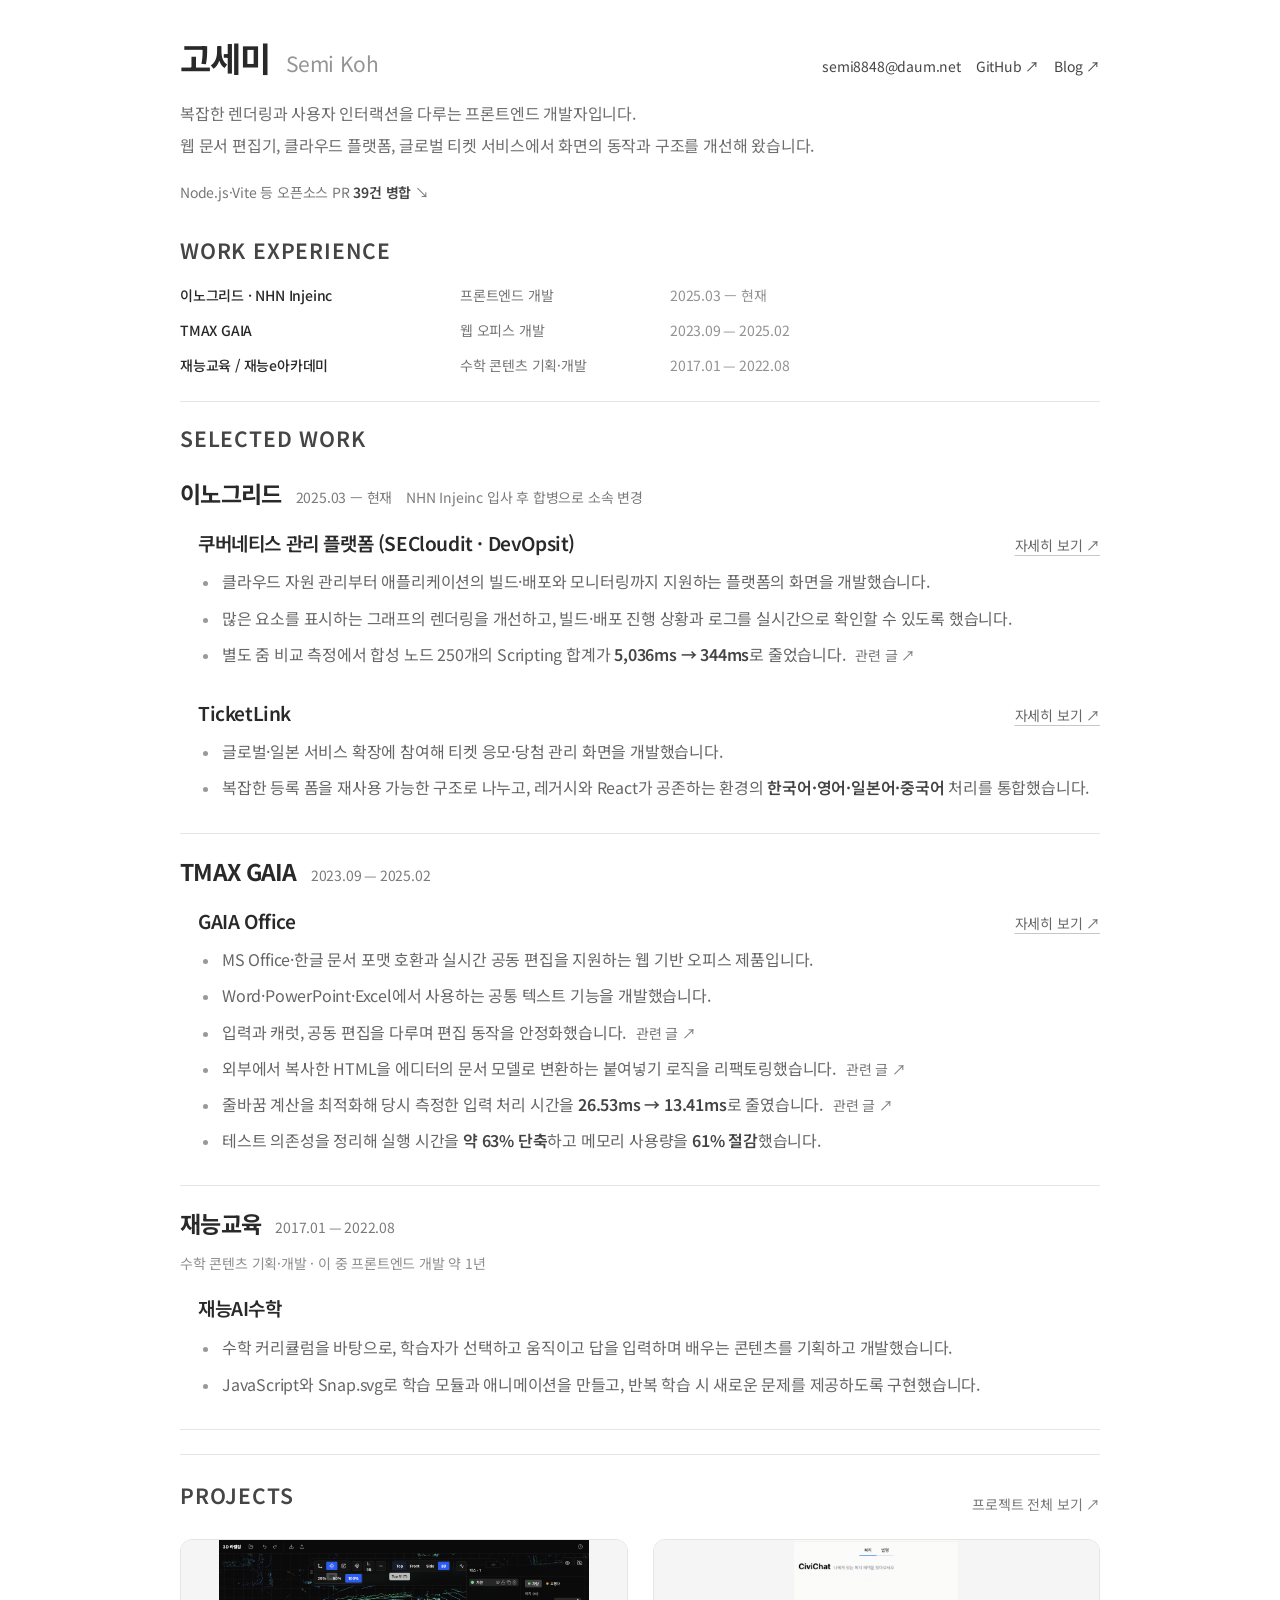
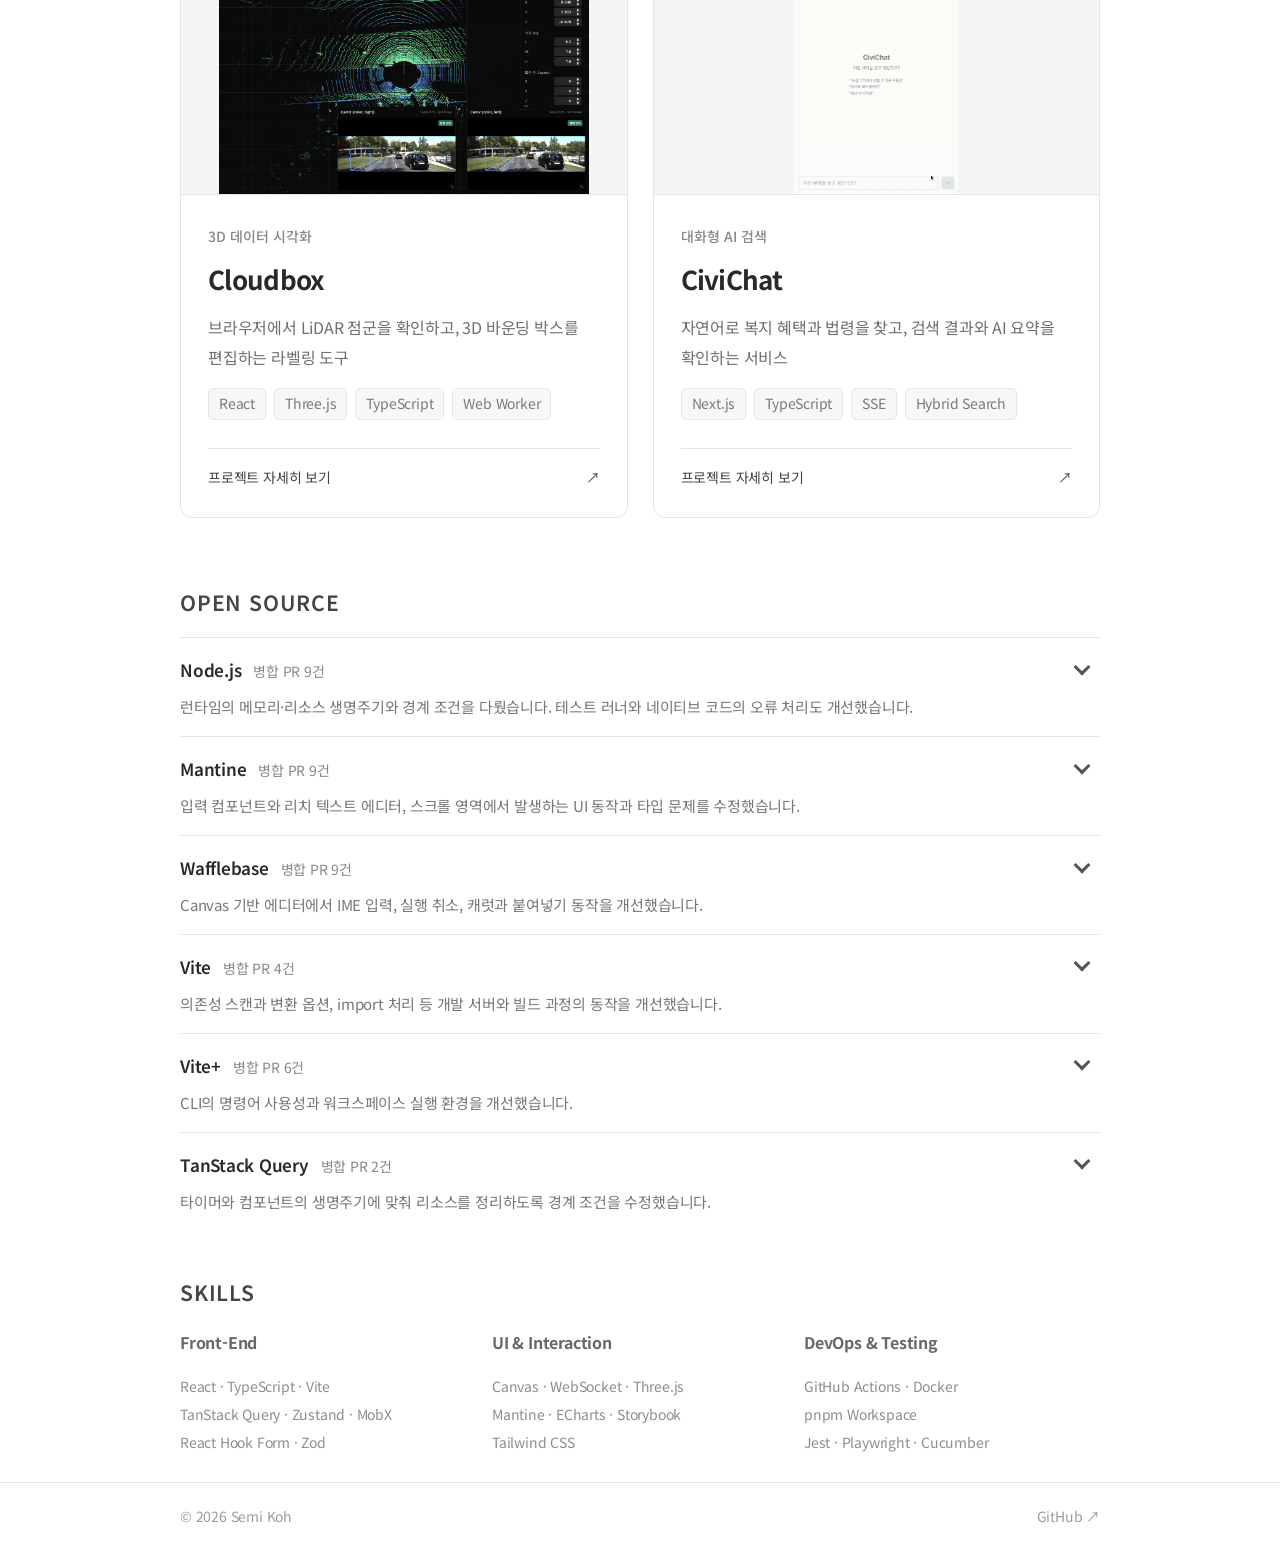
==== commit 73b185b6: "Revert "Replace company case study diagrams with interactive examples" This reverts commit c5fa2f76a" ====
--- a/index.html
+++ b/index.html
@@ -1,9 +1,9 @@
 <!doctype html><html lang="ko"><head><meta charset="utf-8"><meta name="viewport" content="width=device-width, initial-scale=1"><meta name="description" content="고세미의 프론트엔드 개발 포트폴리오. 렌더링 성능, 복잡한 UI, 오픈소스 기여를 소개합니다."><title>고세미 · 프론트엔드 포트폴리오</title><link rel="stylesheet" href="style.css?v=20261123-21"></head><body><a class="skip" href="#main">본문 바로가기</a><main id="main" class="wrap career-page portfolio-document"><section class="portfolio-introduction"><div class="intro-heading-row"><h1>고세미<span> Semi Koh</span></h1><div class="profile-links"><a href="mailto:semi8848@daum.net">semi8848@daum.net</a><a href="https://github.com/semimikoh" target="_blank" rel="noopener noreferrer">GitHub ↗</a><a href="https://colonni.xyz/ko" target="_blank" rel="noopener noreferrer">Blog ↗</a></div></div><p>복잡한 렌더링과 사용자 인터랙션을 다루는 프론트엔드 개발자입니다.<br>웹 문서 편집기, 클라우드 플랫폼, 글로벌 티켓 서비스에서 화면의 동작과 구조를 개선해 왔습니다.</p><p class="contribution-summary"><a href="#open-source">Node.js·Vite 등 오픈소스 PR <strong>39건 병합</strong><span aria-hidden="true"> ↘</span></a></p></section>
 <section class="work-overview" aria-labelledby="work-experience"><h2 id="work-experience" class="document-section-title">WORK EXPERIENCE</h2><a href="#inno"><span>이노그리드 · NHN Injeinc</span><span>프론트엔드 개발</span><time>2025.03 — 현재</time></a><a href="#editor"><span>TMAX GAIA</span><span>웹 오피스 개발</span><time>2023.09 — 2025.02</time></a><a href="#jaeneung"><span>재능교육 / 재능e아카데미</span><span>수학 콘텐츠 기획·개발</span><time>2017.01 — 2022.08</time></a></section><h2 class="document-section-title selected-work-title">SELECTED WORK</h2>
 <section class="career career-inno" id="inno"><div class="career-company"><div class="company-title-row"><h2>이노그리드</h2><span class="company-period">2025.03 — 현재</span><span class="company-note">NHN Injeinc 입사 후 합병으로 소속 변경</span></div></div><div class="career-projects">
-<section class="career-project career-summary" id="platform"><div class="work-heading-link"><h3 class="career-project-name">쿠버네티스 관리 플랫폼 (SECloudit · DevOpsit)</h3><a href="project-platform.html" aria-label="쿠버네티스 관리 플랫폼 (SECloudit · DevOpsit) 프로젝트 자세히 보기">기능 체험하기 ↗</a></div><ul class="career-summary-points"><li>클라우드 자원 관리부터 애플리케이션의 빌드·배포와 모니터링까지 지원하는 플랫폼의 화면을 개발했습니다.</li><li>많은 요소를 표시하는 그래프의 렌더링을 개선하고, 빌드·배포 진행 상황과 로그를 실시간으로 확인할 수 있도록 했습니다.</li><li>별도 줌 비교 측정에서 합성 노드 250개의 Scripting 합계가 <strong>5,036ms → 344ms</strong>로 줄었습니다. <a class="career-inline-link" href="https://colonni.xyz/ko/posts/dom-canvas-hybrid-rendering" target="_blank" rel="noopener noreferrer" aria-label="그래프 렌더링 개선 관련 글 (새 탭)">관련 글 ↗</a></li></ul></section>
-<section class="career-project career-summary" id="ticketlink"><div class="work-heading-link"><h3 class="career-project-name">TicketLink</h3><a href="project-ticketlink.html" aria-label="TicketLink 프로젝트 자세히 보기">기능 체험하기 ↗</a></div><ul class="career-summary-points"><li>글로벌·일본 서비스 확장에 참여해 티켓 응모·당첨 관리 화면을 개발했습니다.</li><li>복잡한 등록 폼을 재사용 가능한 구조로 나누고, 레거시와 React가 공존하는 환경의 <strong>한국어·영어·일본어·중국어</strong> 처리를 통합했습니다.</li></ul></section>
+<section class="career-project career-summary" id="platform"><div class="work-heading-link"><h3 class="career-project-name">쿠버네티스 관리 플랫폼 (SECloudit · DevOpsit)</h3><a href="project-platform.html" aria-label="쿠버네티스 관리 플랫폼 (SECloudit · DevOpsit) 프로젝트 자세히 보기">자세히 보기 ↗</a></div><ul class="career-summary-points"><li>클라우드 자원 관리부터 애플리케이션의 빌드·배포와 모니터링까지 지원하는 플랫폼의 화면을 개발했습니다.</li><li>많은 요소를 표시하는 그래프의 렌더링을 개선하고, 빌드·배포 진행 상황과 로그를 실시간으로 확인할 수 있도록 했습니다.</li><li>별도 줌 비교 측정에서 합성 노드 250개의 Scripting 합계가 <strong>5,036ms → 344ms</strong>로 줄었습니다. <a class="career-inline-link" href="https://colonni.xyz/ko/posts/dom-canvas-hybrid-rendering" target="_blank" rel="noopener noreferrer" aria-label="그래프 렌더링 개선 관련 글 (새 탭)">관련 글 ↗</a></li></ul></section>
+<section class="career-project career-summary" id="ticketlink"><div class="work-heading-link"><h3 class="career-project-name">TicketLink</h3><a href="project-ticketlink.html" aria-label="TicketLink 프로젝트 자세히 보기">자세히 보기 ↗</a></div><ul class="career-summary-points"><li>글로벌·일본 서비스 확장에 참여해 티켓 응모·당첨 관리 화면을 개발했습니다.</li><li>복잡한 등록 폼을 재사용 가능한 구조로 나누고, 레거시와 React가 공존하는 환경의 <strong>한국어·영어·일본어·중국어</strong> 처리를 통합했습니다.</li></ul></section>
 </div></section>
-<section class="career" id="editor"><div class="career-company"><div class="company-title-row"><h2>TMAX GAIA</h2><span class="company-period">2023.09 — 2025.02</span></div></div><div class="career-projects"><section class="career-project career-summary"><div class="work-heading-link"><h3 class="career-project-name">GAIA Office</h3><a href="project-gaia-office.html" aria-label="GAIA Office 프로젝트 자세히 보기">기능 체험하기 ↗</a></div><ul class="career-summary-points"><li>MS Office·한글 문서 포맷 호환과 실시간 공동 편집을 지원하는 웹 기반 오피스 제품입니다.</li><li>Word·PowerPoint·Excel에서 사용하는 공통 텍스트 기능을 개발했습니다.</li><li>입력과 캐럿, 공동 편집을 다루며 편집 동작을 안정화했습니다. <a class="career-inline-link" href="https://colonni.xyz/ko/posts/react-18-cursor-rendering" target="_blank" rel="noopener noreferrer" aria-label="입력과 캐럿 렌더링 관련 글 (새 탭)">관련 글 ↗</a></li><li>외부에서 복사한 HTML을 에디터의 문서 모델로 변환하는 붙여넣기 로직을 리팩토링했습니다. <a class="career-inline-link" href="https://colonni.xyz/ko/posts/editor-paste-domain-logic" target="_blank" rel="noopener noreferrer" aria-label="붙여넣기 도메인 로직 설계 관련 글 (새 탭)">관련 글 ↗</a></li><li>줄바꿈 계산을 최적화해 당시 측정한 입력 처리 시간을 <strong>26.53ms → 13.41ms</strong>로 줄였습니다. <a class="career-inline-link" href="https://colonni.xyz/ko/posts/algorithm-frontend-optimization" target="_blank" rel="noopener noreferrer" aria-label="텍스트 줄바꿈 최적화 관련 글 (새 탭)">관련 글 ↗</a></li><li>테스트 의존성을 정리해 실행 시간을 <strong>약 63% 단축</strong>하고 메모리 사용량을 <strong>61% 절감</strong>했습니다.</li></ul></section></div></section>
+<section class="career" id="editor"><div class="career-company"><div class="company-title-row"><h2>TMAX GAIA</h2><span class="company-period">2023.09 — 2025.02</span></div></div><div class="career-projects"><section class="career-project career-summary"><div class="work-heading-link"><h3 class="career-project-name">GAIA Office</h3><a href="project-gaia-office.html" aria-label="GAIA Office 프로젝트 자세히 보기">자세히 보기 ↗</a></div><ul class="career-summary-points"><li>MS Office·한글 문서 포맷 호환과 실시간 공동 편집을 지원하는 웹 기반 오피스 제품입니다.</li><li>Word·PowerPoint·Excel에서 사용하는 공통 텍스트 기능을 개발했습니다.</li><li>입력과 캐럿, 공동 편집을 다루며 편집 동작을 안정화했습니다. <a class="career-inline-link" href="https://colonni.xyz/ko/posts/react-18-cursor-rendering" target="_blank" rel="noopener noreferrer" aria-label="입력과 캐럿 렌더링 관련 글 (새 탭)">관련 글 ↗</a></li><li>외부에서 복사한 HTML을 에디터의 문서 모델로 변환하는 붙여넣기 로직을 리팩토링했습니다. <a class="career-inline-link" href="https://colonni.xyz/ko/posts/editor-paste-domain-logic" target="_blank" rel="noopener noreferrer" aria-label="붙여넣기 도메인 로직 설계 관련 글 (새 탭)">관련 글 ↗</a></li><li>줄바꿈 계산을 최적화해 당시 측정한 입력 처리 시간을 <strong>26.53ms → 13.41ms</strong>로 줄였습니다. <a class="career-inline-link" href="https://colonni.xyz/ko/posts/algorithm-frontend-optimization" target="_blank" rel="noopener noreferrer" aria-label="텍스트 줄바꿈 최적화 관련 글 (새 탭)">관련 글 ↗</a></li><li>테스트 의존성을 정리해 실행 시간을 <strong>약 63% 단축</strong>하고 메모리 사용량을 <strong>61% 절감</strong>했습니다.</li></ul></section></div></section>
 <section class="career" id="jaeneung"><div class="career-company"><div class="company-title-row"><h2>재능교육</h2><span class="company-period">2017.01 — 2022.08</span></div><p class="role">수학 콘텐츠 기획·개발 · 이 중 프론트엔드 개발 약 1년</p></div><div class="career-projects"><section class="career-project career-summary"><h3 class="career-project-name">재능AI수학</h3><ul class="career-summary-points"><li>수학 커리큘럼을 바탕으로, 학습자가 선택하고 움직이고 답을 입력하며 배우는 콘텐츠를 기획하고 개발했습니다.</li><li>JavaScript와 Snap.svg로 학습 모듈과 애니메이션을 만들고, 반복 학습 시 새로운 문제를 제공하도록 구현했습니다.</li></ul></section></div></section>
 <section class="home-section personal-projects" id="personal-projects" aria-labelledby="projects-title"><div class="home-section-head"><div><h2 id="projects-title" class="section-eyebrow">PROJECTS</h2></div><a href="projects.html">프로젝트 전체 보기 ↗</a></div><div class="project-grid"><a class="project-card" href="project-cloudbox.html"><div class="project-card-cover cloudbox"><img src="assets/cloudbox.png" alt="Cloudbox 실행 화면" loading="lazy"></div><div class="project-card-body"><span class="project-kicker">3D 데이터 시각화</span><h2>Cloudbox</h2><p>브라우저에서 LiDAR 점군을 확인하고, 3D 바운딩 박스를 편집하는 라벨링 도구</p><div class="tags"><span class="tag">React</span><span class="tag">Three.js</span><span class="tag">TypeScript</span><span class="tag">Web Worker</span></div><span class="project-card-link">프로젝트 자세히 보기 <span aria-hidden="true">↗</span></span></div></a><a class="project-card" href="project-civichat.html"><div class="project-card-cover civichat"><img src="assets/civichat.gif" alt="CiviChat 실행 화면" loading="lazy"></div><div class="project-card-body"><span class="project-kicker">대화형 AI 검색</span><h2>CiviChat</h2><p>자연어로 복지 혜택과 법령을 찾고, 검색 결과와 AI 요약을 확인하는 서비스</p><div class="tags"><span class="tag">Next.js</span><span class="tag">TypeScript</span><span class="tag">SSE</span><span class="tag">Hybrid Search</span></div><span class="project-card-link">프로젝트 자세히 보기 <span aria-hidden="true">↗</span></span></div></a></div></section><section class="section experience-oss career-additional" id="open-source"><div class="additional-heading"><p class="page-eyebrow">OPEN SOURCE</p></div><details class="oss-repository"><summary class="oss-repository-summary"><div class="oss-repository-heading"><h3>Node.js</h3><span class="oss-merge-count">병합 PR 9건</span></div><p class="oss-repository-description">런타임의 메모리·리소스 생명주기와 경계 조건을 다뤘습니다. 테스트 러너와 네이티브 코드의 오류 처리도 개선했습니다.</p><span class="oss-expand-control" aria-hidden="true"><span class="oss-expand-icon"></span></span></summary><div class="oss-repository-content"><ul class="oss-contributions"><li><span>테스트 커버리지의 기본 제외 패턴에 숨김 파일을 포함하도록 수정</span><a href="https://github.com/nodejs/node/pull/63401" target="_blank" rel="noopener noreferrer" aria-label="Node.js PR 63401 보기">#63401 ↗</a></li><li><span>SQLite 실행·초기화 결과 코드를 확인하도록 오류 처리 보완</span><a href="https://github.com/nodejs/node/pull/63319" target="_blank" rel="noopener noreferrer" aria-label="Node.js PR 63319 보기">#63319 ↗</a></li><li><span>test_runner의 필터링된 suite build 대기 처리</span><a href="https://github.com/nodejs/node/pull/64208" target="_blank" rel="noopener noreferrer" aria-label="Node.js PR 64208 보기">#64208 ↗</a></li><li><span>Blob.stream()의 source buffer 누수 수정</span><a href="https://github.com/nodejs/node/pull/63577" target="_blank" rel="noopener noreferrer" aria-label="Node.js PR 63577 보기">#63577 ↗</a></li><li><span>closeIdleConnections의 pre-request socket 종료 처리</span><a href="https://github.com/nodejs/node/pull/63470" target="_blank" rel="noopener noreferrer" aria-label="Node.js PR 63470 보기">#63470 ↗</a></li><li><span>FFI DynamicLibrary 조기 GC 방지 및 네이티브 라이브러리 생명주기 안정성 개선</span><a href="https://github.com/nodejs/node/pull/63024" target="_blank" rel="noopener noreferrer" aria-label="Node.js PR 63024 보기">#63024 ↗</a></li><li><span>invalid using syntax 처리 중 GetErrorSource() crash 수정 및 회귀 테스트 추가</span><a href="https://github.com/nodejs/node/pull/62770" target="_blank" rel="noopener noreferrer" aria-label="Node.js PR 62770 보기">#62770 ↗</a></li><li><span>inspector help message dead URL 수정 및 관련 테스트 갱신</span><a href="https://github.com/nodejs/node/pull/62745" target="_blank" rel="noopener noreferrer" aria-label="Node.js PR 62745 보기">#62745 ↗</a></li><li><span>byteLength benchmark의 잘못된 base64 입력값 수정</span><a href="https://github.com/nodejs/node/pull/60841" target="_blank" rel="noopener noreferrer" aria-label="Node.js PR 60841 보기">#60841 ↗</a></li></ul><a class="oss-repo-link" href="https://github.com/nodejs/node" target="_blank" rel="noopener noreferrer">저장소 보기 ↗</a></div></details><details class="oss-repository"><summary class="oss-repository-summary"><div class="oss-repository-heading"><h3>Mantine</h3><span class="oss-merge-count">병합 PR 9건</span></div><p class="oss-repository-description">입력 컴포넌트와 리치 텍스트 에디터, 스크롤 영역에서 발생하는 UI 동작과 타입 문제를 수정했습니다.</p><span class="oss-expand-control" aria-hidden="true"><span class="oss-expand-icon"></span></span></summary><div class="oss-repository-content"><ul class="oss-contributions"><li><span>SemiCircleProgress가 표시되지 않는 문제 수정</span><a href="https://github.com/mantinedev/mantine/pull/8842" target="_blank" rel="noopener noreferrer" aria-label="Mantine PR 8842 보기">#8842 ↗</a></li><li><span>Scroller의 Styles API 문서 데이터 추가</span><a href="https://github.com/mantinedev/mantine/pull/8818" target="_blank" rel="noopener noreferrer" aria-label="Mantine PR 8818 보기">#8818 ↗</a></li><li><span>MCP 서버의 stdio 전송 방식을 명세에 맞게 수정</span><a href="https://github.com/mantinedev/mantine/pull/8792" target="_blank" rel="noopener noreferrer" aria-label="Mantine PR 8792 보기">#8792 ↗</a></li><li><span>Badge에서 circle과 기본 radius 설정을 함께 사용할 때의 동작 수정</span><a href="https://github.com/mantinedev/mantine/pull/8466" target="_blank" rel="noopener noreferrer" aria-label="Mantine PR 8466 보기">#8466 ↗</a></li><li><span>PasswordInput의 <code>dir</code> 재정의 시 section 위치 오류 수정</span><a href="https://github.com/mantinedev/mantine/pull/8936" target="_blank" rel="noopener noreferrer" aria-label="Mantine PR 8936 보기">#8936 ↗</a></li><li><span>Input의 <code>dir</code> 재정의 시 section 위치 오류 수정</span><a href="https://github.com/mantinedev/mantine/pull/8905" target="_blank" rel="noopener noreferrer" aria-label="Mantine PR 8905 보기">#8905 ↗</a></li><li><span>RichTextEditor task list 빈 항목의 caret 미노출 문제 수정</span><a href="https://github.com/mantinedev/mantine/pull/8821" target="_blank" rel="noopener noreferrer" aria-label="Mantine PR 8821 보기">#8821 ↗</a></li><li><span>ScrollArea의 offsetScrollbars=&quot;present&quot; 설정 시 scrollbar 미노출 문제 수정</span><a href="https://github.com/mantinedev/mantine/pull/8844" target="_blank" rel="noopener noreferrer" aria-label="Mantine PR 8844 보기">#8844 ↗</a></li><li><span>@mantine/form field path 타입 제안 누락 문제 개선</span><a href="https://github.com/mantinedev/mantine/pull/8810" target="_blank" rel="noopener noreferrer" aria-label="Mantine PR 8810 보기">#8810 ↗</a></li></ul><a class="oss-repo-link" href="https://github.com/mantinedev/mantine" target="_blank" rel="noopener noreferrer">저장소 보기 ↗</a></div></details><details class="oss-repository"><summary class="oss-repository-summary"><div class="oss-repository-heading"><h3>Wafflebase</h3><span class="oss-merge-count">병합 PR 9건</span></div><p class="oss-repository-description">Canvas 기반 에디터에서 IME 입력, 실행 취소, 캐럿과 붙여넣기 동작을 개선했습니다.</p><span class="oss-expand-control" aria-hidden="true"><span class="oss-expand-icon"></span></span></summary><div class="oss-repository-content"><ul class="oss-contributions"><li><span>BigQuery 연결 관리와 읽기 전용 쿼리 실행 기능 추가</span><a href="https://github.com/wafflebase/wafflebase/pull/811" target="_blank" rel="noopener noreferrer" aria-label="Wafflebase PR 811 보기">#811 ↗</a></li><li><span>표 셀 내부 붙여넣기 동작의 설계 문서 확장</span><a href="https://github.com/wafflebase/wafflebase/pull/597" target="_blank" rel="noopener noreferrer" aria-label="Wafflebase PR 597 보기">#597 ↗</a></li><li><span>공동 편집 중 로컬 캐럿 위치 유지에 관한 설계 문서 작성</span><a href="https://github.com/wafflebase/wafflebase/pull/257" target="_blank" rel="noopener noreferrer" aria-label="Wafflebase PR 257 보기">#257 ↗</a></li><li><span>서로 다른 글자 크기가 섞인 선택 영역에서 상대적 font-size 변경 구현</span><a href="https://github.com/wafflebase/wafflebase/pull/616" target="_blank" rel="noopener noreferrer" aria-label="Wafflebase PR 616 보기">#616 ↗</a></li><li><span>IME undo 이후 live-cursor 발행 과정에서 발생하는 캐럿 race condition 해결</span><a href="https://github.com/wafflebase/wafflebase/pull/612" target="_blank" rel="noopener noreferrer" aria-label="Wafflebase PR 612 보기">#612 ↗</a></li><li><span>표 셀 안에 붙여넣은 표가 현재 셀 내부에 중첩되도록 붙여넣기 동작 구현</span><a href="https://github.com/wafflebase/wafflebase/pull/531" target="_blank" rel="noopener noreferrer" aria-label="Wafflebase PR 531 보기">#531 ↗</a></li><li><span>조합 중인 IME 텍스트의 underline 렌더링 구현</span><a href="https://github.com/wafflebase/wafflebase/pull/514" target="_blank" rel="noopener noreferrer" aria-label="Wafflebase PR 514 보기">#514 ↗</a></li><li><span>빈 목록 항목에서 Backspace 입력 시 목록을 종료하도록 편집 동작 구현</span><a href="https://github.com/wafflebase/wafflebase/pull/339" target="_blank" rel="noopener noreferrer" aria-label="Wafflebase PR 339 보기">#339 ↗</a></li><li><span>IME 조합 문자를 하나의 undo 단위로 병합</span><a href="https://github.com/wafflebase/wafflebase/pull/332" target="_blank" rel="noopener noreferrer" aria-label="Wafflebase PR 332 보기">#332 ↗</a></li></ul><a class="oss-repo-link" href="https://github.com/wafflebase/wafflebase" target="_blank" rel="noopener noreferrer">저장소 보기 ↗</a></div></details><details class="oss-repository"><summary class="oss-repository-summary"><div class="oss-repository-heading"><h3>Vite</h3><span class="oss-merge-count">병합 PR 4건</span></div><p class="oss-repository-description">의존성 스캔과 변환 옵션, import 처리 등 개발 서버와 빌드 과정의 동작을 개선했습니다.</p><span class="oss-expand-control" aria-hidden="true"><span class="oss-expand-icon"></span></span></summary><div class="oss-repository-content"><ul class="oss-contributions"><li><span>의존성 스캔 시 Oxc JSX 옵션 전달 수정</span><a href="https://github.com/vitejs/vite/pull/22342" target="_blank" rel="noopener noreferrer" aria-label="Vite PR 22342 보기">#22342 ↗</a></li><li><span>optimizeDeps에서 사용자 <code>transform.target</code> 설정이 기본값을 재정의하도록 수정</span><a href="https://github.com/vitejs/vite/pull/22273" target="_blank" rel="noopener noreferrer" aria-label="Vite PR 22273 보기">#22273 ↗</a></li><li><span>?raw import 처리 시 불필요한 sourcemap fallback 생성을 건너뛰도록 수정</span><a href="https://github.com/vitejs/vite/pull/22148" target="_blank" rel="noopener noreferrer" aria-label="Vite PR 22148 보기">#22148 ↗</a></li><li><span>Deno workspace root 감지 로직 개선</span><a href="https://github.com/vitejs/vite/pull/22238" target="_blank" rel="noopener noreferrer" aria-label="Vite PR 22238 보기">#22238 ↗</a></li></ul><a class="oss-repo-link" href="https://github.com/vitejs/vite" target="_blank" rel="noopener noreferrer">저장소 보기 ↗</a></div></details><details class="oss-repository"><summary class="oss-repository-summary"><div class="oss-repository-heading"><h3>Vite+</h3><span class="oss-merge-count">병합 PR 6건</span></div><p class="oss-repository-description">CLI의 명령어 사용성과 워크스페이스 실행 환경을 개선했습니다.</p><span class="oss-expand-control" aria-hidden="true"><span class="oss-expand-icon"></span></span></summary><div class="oss-repository-content"><ul class="oss-contributions"><li><span>마이그레이션 후 남아 있는 Husky 훅 경로를 정리하도록 수정</span><a href="https://github.com/voidzero-dev/vite-plus/pull/3344" target="_blank" rel="noopener noreferrer" aria-label="Vite+ PR 3344 보기">#3344 ↗</a></li><li><span>프로젝트 생성 시 중첩 모노레포의 불필요한 lint 설정 제거</span><a href="https://github.com/voidzero-dev/vite-plus/pull/2667" target="_blank" rel="noopener noreferrer" aria-label="Vite+ PR 2667 보기">#2667 ↗</a></li><li><span>패키지 매니저 다운로드 진행 상황 표시 기능 추가</span><a href="https://github.com/voidzero-dev/vite-plus/pull/2369" target="_blank" rel="noopener noreferrer" aria-label="Vite+ PR 2369 보기">#2369 ↗</a></li><li><span><code>vp env list-remote</code>에 installed/current/default 버전 표시</span><a href="https://github.com/voidzero-dev/vite-plus/pull/1907" target="_blank" rel="noopener noreferrer" aria-label="Vite+ PR 1907 보기">#1907 ↗</a></li><li><span>workspace lint 실행 시 tsgolint 절대 경로 유지</span><a href="https://github.com/voidzero-dev/vite-plus/pull/1758" target="_blank" rel="noopener noreferrer" aria-label="Vite+ PR 1758 보기">#1758 ↗</a></li><li><span><code>vp fmt</code>의 <code>format</code> alias 추가</span><a href="https://github.com/voidzero-dev/vite-plus/pull/1727" target="_blank" rel="noopener noreferrer" aria-label="Vite+ PR 1727 보기">#1727 ↗</a></li></ul><a class="oss-repo-link" href="https://github.com/voidzero-dev/vite-plus" target="_blank" rel="noopener noreferrer">저장소 보기 ↗</a></div></details><details class="oss-repository"><summary class="oss-repository-summary"><div class="oss-repository-heading"><h3>TanStack Query</h3><span class="oss-merge-count">병합 PR 2건</span></div><p class="oss-repository-description">타이머와 컴포넌트의 생명주기에 맞춰 리소스를 정리하도록 경계 조건을 수정했습니다.</p><span class="oss-expand-control" aria-hidden="true"><span class="oss-expand-icon"></span></span></summary><div class="oss-repository-content"><ul class="oss-contributions"><li><span>vue-query-devtools에서 mount 이후에만 cleanup을 등록하도록 수정</span><a href="https://github.com/TanStack/query/pull/10439" target="_blank" rel="noopener noreferrer" aria-label="TanStack Query PR 10439 보기">#10439 ↗</a></li><li><span>query-core에서 timer ID가 0일 때 cleanup이 누락될 수 있는 문제 수정</span><a href="https://github.com/TanStack/query/pull/10401" target="_blank" rel="noopener noreferrer" aria-label="TanStack Query PR 10401 보기">#10401 ↗</a></li></ul><a class="oss-repo-link" href="https://github.com/TanStack/query" target="_blank" rel="noopener noreferrer">저장소 보기 ↗</a></div></details></section><section class="section"><div class="additional-heading"><p class="page-eyebrow">SKILLS</p></div><div class="stack"><div><h3>Front-End</h3><p>React · TypeScript · Vite<br>TanStack Query · Zustand · MobX<br>React Hook Form · Zod</p></div><div><h3>UI & Interaction</h3><p>Canvas · WebSocket · Three.js<br>Mantine · ECharts · Storybook<br>Tailwind CSS</p></div><div><h3>DevOps & Testing</h3><p>GitHub Actions · Docker<br>pnpm Workspace<br>Jest · Playwright · Cucumber</p></div></div></section></main><footer><div class="wrap"><span>© 2026 Semi Koh</span><a href="https://github.com/semimikoh" target="_blank" rel="noopener noreferrer">GitHub ↗</a></div></footer><script src="script.js"></script></body></html>
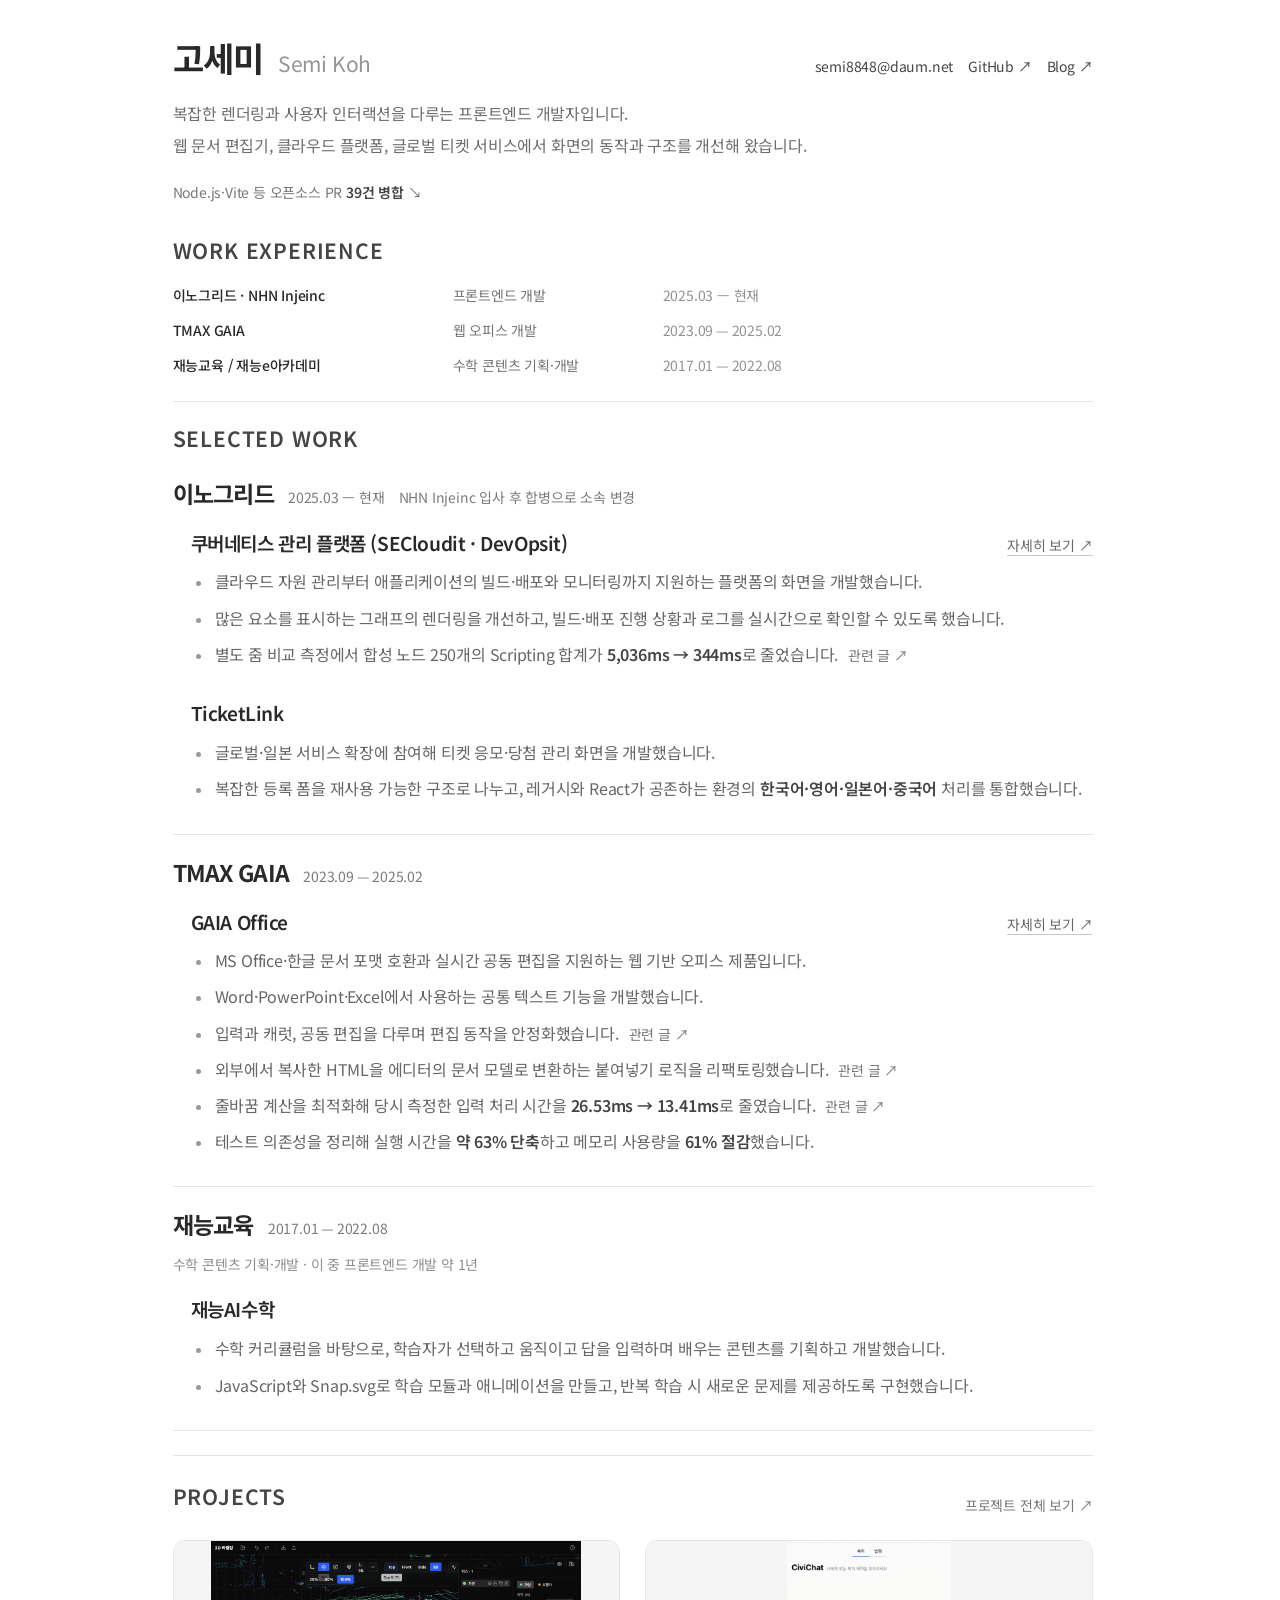
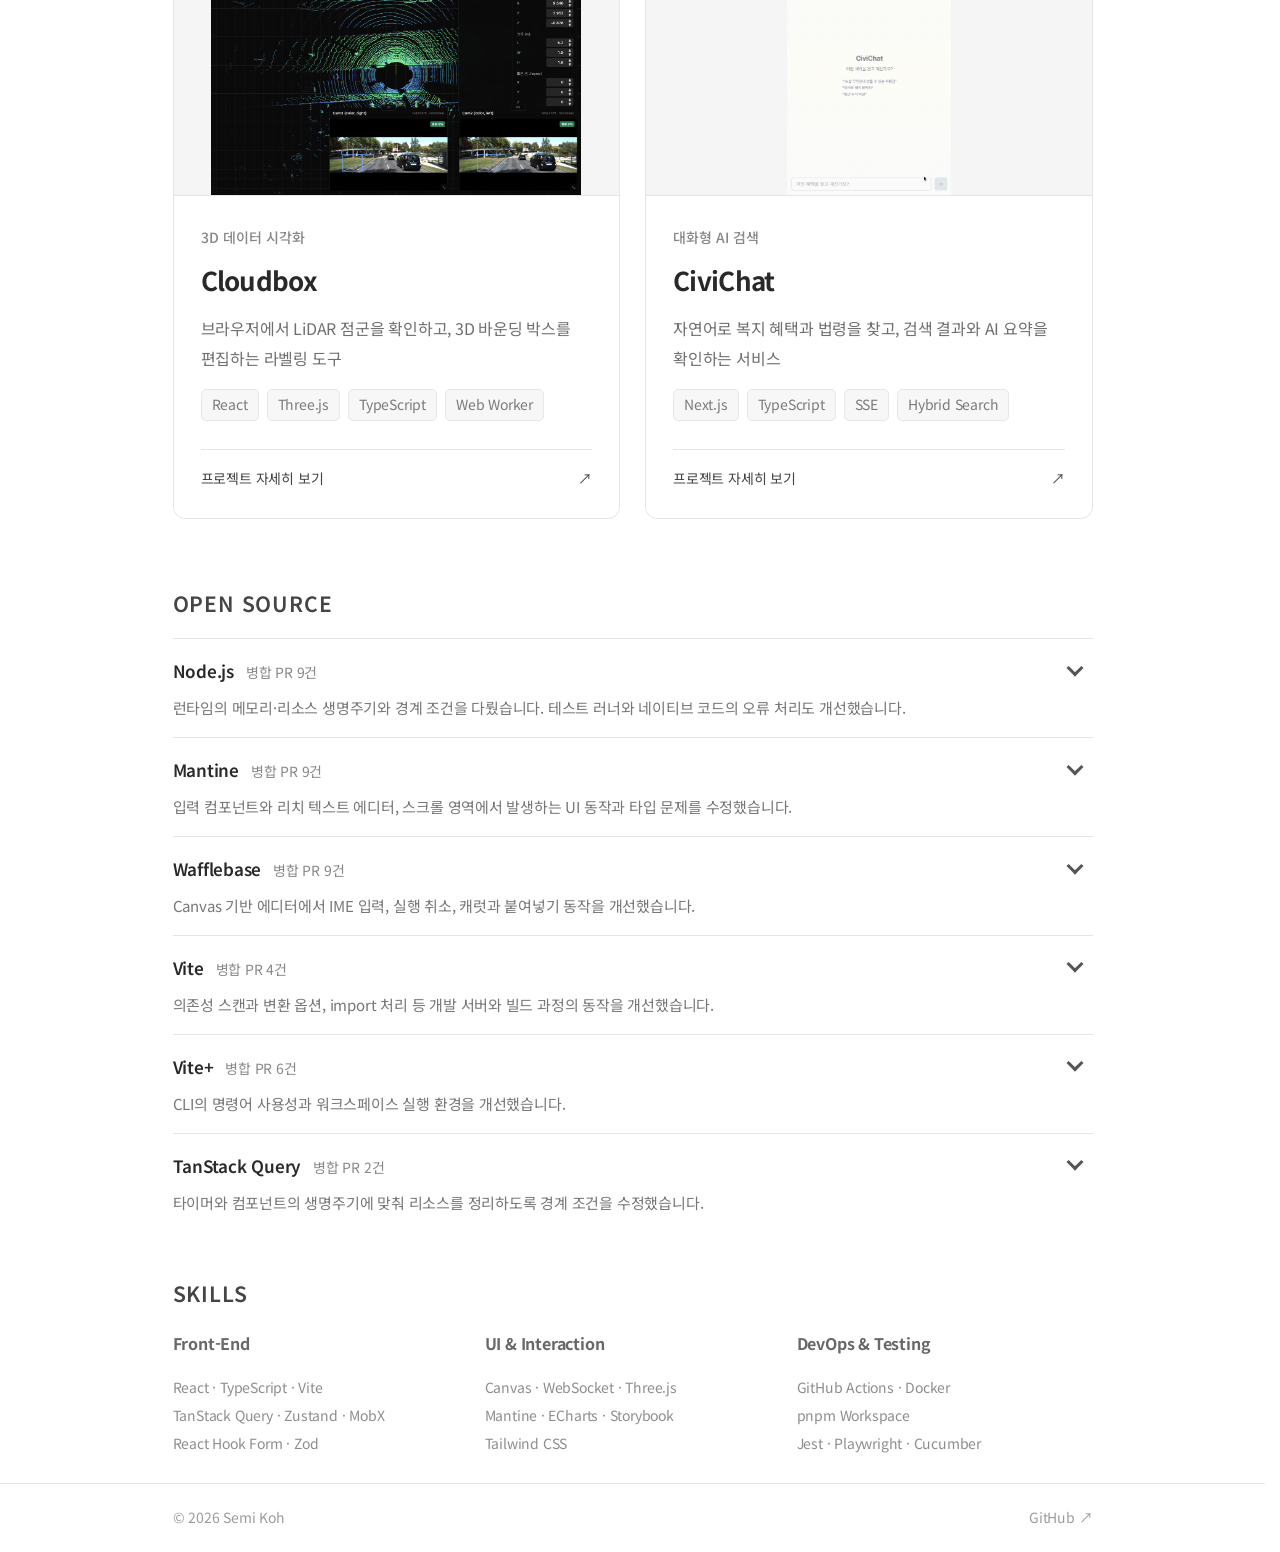
==== commit f90aa445: "Present selected work in project dialogs" ====
--- a/index.html
+++ b/index.html
@@ -1,9 +1,9 @@
-<!doctype html><html lang="ko"><head><meta charset="utf-8"><meta name="viewport" content="width=device-width, initial-scale=1"><meta name="description" content="고세미의 프론트엔드 개발 포트폴리오. 렌더링 성능, 복잡한 UI, 오픈소스 기여를 소개합니다."><title>고세미 · 프론트엔드 포트폴리오</title><link rel="stylesheet" href="style.css?v=20261123-21"></head><body><a class="skip" href="#main">본문 바로가기</a><main id="main" class="wrap career-page portfolio-document"><section class="portfolio-introduction"><div class="intro-heading-row"><h1>고세미<span> Semi Koh</span></h1><div class="profile-links"><a href="mailto:semi8848@daum.net">semi8848@daum.net</a><a href="https://github.com/semimikoh" target="_blank" rel="noopener noreferrer">GitHub ↗</a><a href="https://colonni.xyz/ko" target="_blank" rel="noopener noreferrer">Blog ↗</a></div></div><p>복잡한 렌더링과 사용자 인터랙션을 다루는 프론트엔드 개발자입니다.<br>웹 문서 편집기, 클라우드 플랫폼, 글로벌 티켓 서비스에서 화면의 동작과 구조를 개선해 왔습니다.</p><p class="contribution-summary"><a href="#open-source">Node.js·Vite 등 오픈소스 PR <strong>39건 병합</strong><span aria-hidden="true"> ↘</span></a></p></section>
+<!doctype html><html lang="ko"><head><meta charset="utf-8"><meta name="viewport" content="width=device-width, initial-scale=1"><meta name="description" content="고세미의 프론트엔드 개발 포트폴리오. 렌더링 성능, 복잡한 UI, 오픈소스 기여를 소개합니다."><title>고세미 · 프론트엔드 포트폴리오</title><link rel="stylesheet" href="style.css?v=20261123-22"><link rel="stylesheet" href="project-modal.css?v=20261123-1"><script src="project-content.js?v=20261123-2" defer></script><script src="project-modal.js?v=20261123-1" defer></script></head><body><a class="skip" href="#main">본문 바로가기</a><main id="main" class="wrap career-page portfolio-document"><section class="portfolio-introduction"><div class="intro-heading-row"><h1>고세미<span> Semi Koh</span></h1><div class="profile-links"><a href="mailto:semi8848@daum.net">semi8848@daum.net</a><a href="https://github.com/semimikoh" target="_blank" rel="noopener noreferrer">GitHub ↗</a><a href="https://colonni.xyz/ko" target="_blank" rel="noopener noreferrer">Blog ↗</a></div></div><p>복잡한 렌더링과 사용자 인터랙션을 다루는 프론트엔드 개발자입니다.<br>웹 문서 편집기, 클라우드 플랫폼, 글로벌 티켓 서비스에서 화면의 동작과 구조를 개선해 왔습니다.</p><p class="contribution-summary"><a href="#open-source">Node.js·Vite 등 오픈소스 PR <strong>39건 병합</strong><span aria-hidden="true"> ↘</span></a></p></section>
 <section class="work-overview" aria-labelledby="work-experience"><h2 id="work-experience" class="document-section-title">WORK EXPERIENCE</h2><a href="#inno"><span>이노그리드 · NHN Injeinc</span><span>프론트엔드 개발</span><time>2025.03 — 현재</time></a><a href="#editor"><span>TMAX GAIA</span><span>웹 오피스 개발</span><time>2023.09 — 2025.02</time></a><a href="#jaeneung"><span>재능교육 / 재능e아카데미</span><span>수학 콘텐츠 기획·개발</span><time>2017.01 — 2022.08</time></a></section><h2 class="document-section-title selected-work-title">SELECTED WORK</h2>
 <section class="career career-inno" id="inno"><div class="career-company"><div class="company-title-row"><h2>이노그리드</h2><span class="company-period">2025.03 — 현재</span><span class="company-note">NHN Injeinc 입사 후 합병으로 소속 변경</span></div></div><div class="career-projects">
-<section class="career-project career-summary" id="platform"><div class="work-heading-link"><h3 class="career-project-name">쿠버네티스 관리 플랫폼 (SECloudit · DevOpsit)</h3><a href="project-platform.html" aria-label="쿠버네티스 관리 플랫폼 (SECloudit · DevOpsit) 프로젝트 자세히 보기">자세히 보기 ↗</a></div><ul class="career-summary-points"><li>클라우드 자원 관리부터 애플리케이션의 빌드·배포와 모니터링까지 지원하는 플랫폼의 화면을 개발했습니다.</li><li>많은 요소를 표시하는 그래프의 렌더링을 개선하고, 빌드·배포 진행 상황과 로그를 실시간으로 확인할 수 있도록 했습니다.</li><li>별도 줌 비교 측정에서 합성 노드 250개의 Scripting 합계가 <strong>5,036ms → 344ms</strong>로 줄었습니다. <a class="career-inline-link" href="https://colonni.xyz/ko/posts/dom-canvas-hybrid-rendering" target="_blank" rel="noopener noreferrer" aria-label="그래프 렌더링 개선 관련 글 (새 탭)">관련 글 ↗</a></li></ul></section>
-<section class="career-project career-summary" id="ticketlink"><div class="work-heading-link"><h3 class="career-project-name">TicketLink</h3><a href="project-ticketlink.html" aria-label="TicketLink 프로젝트 자세히 보기">자세히 보기 ↗</a></div><ul class="career-summary-points"><li>글로벌·일본 서비스 확장에 참여해 티켓 응모·당첨 관리 화면을 개발했습니다.</li><li>복잡한 등록 폼을 재사용 가능한 구조로 나누고, 레거시와 React가 공존하는 환경의 <strong>한국어·영어·일본어·중국어</strong> 처리를 통합했습니다.</li></ul></section>
+<section class="career-project career-summary" id="platform"><div class="work-heading-link"><h3 class="career-project-name">쿠버네티스 관리 플랫폼 (SECloudit · DevOpsit)</h3><a href="project-platform.html" data-project="platform" aria-haspopup="dialog" aria-label="쿠버네티스 관리 플랫폼 (SECloudit · DevOpsit) 프로젝트 자세히 보기">자세히 보기 ↗</a></div><ul class="career-summary-points"><li>클라우드 자원 관리부터 애플리케이션의 빌드·배포와 모니터링까지 지원하는 플랫폼의 화면을 개발했습니다.</li><li>많은 요소를 표시하는 그래프의 렌더링을 개선하고, 빌드·배포 진행 상황과 로그를 실시간으로 확인할 수 있도록 했습니다.</li><li>별도 줌 비교 측정에서 합성 노드 250개의 Scripting 합계가 <strong>5,036ms → 344ms</strong>로 줄었습니다. <a class="career-inline-link" href="https://colonni.xyz/ko/posts/dom-canvas-hybrid-rendering" target="_blank" rel="noopener noreferrer" aria-label="그래프 렌더링 개선 관련 글 (새 탭)">관련 글 ↗</a></li></ul></section>
+<section class="career-project career-summary" id="ticketlink"><h3 class="career-project-name">TicketLink</h3><ul class="career-summary-points"><li>글로벌·일본 서비스 확장에 참여해 티켓 응모·당첨 관리 화면을 개발했습니다.</li><li>복잡한 등록 폼을 재사용 가능한 구조로 나누고, 레거시와 React가 공존하는 환경의 <strong>한국어·영어·일본어·중국어</strong> 처리를 통합했습니다.</li></ul></section>
 </div></section>
-<section class="career" id="editor"><div class="career-company"><div class="company-title-row"><h2>TMAX GAIA</h2><span class="company-period">2023.09 — 2025.02</span></div></div><div class="career-projects"><section class="career-project career-summary"><div class="work-heading-link"><h3 class="career-project-name">GAIA Office</h3><a href="project-gaia-office.html" aria-label="GAIA Office 프로젝트 자세히 보기">자세히 보기 ↗</a></div><ul class="career-summary-points"><li>MS Office·한글 문서 포맷 호환과 실시간 공동 편집을 지원하는 웹 기반 오피스 제품입니다.</li><li>Word·PowerPoint·Excel에서 사용하는 공통 텍스트 기능을 개발했습니다.</li><li>입력과 캐럿, 공동 편집을 다루며 편집 동작을 안정화했습니다. <a class="career-inline-link" href="https://colonni.xyz/ko/posts/react-18-cursor-rendering" target="_blank" rel="noopener noreferrer" aria-label="입력과 캐럿 렌더링 관련 글 (새 탭)">관련 글 ↗</a></li><li>외부에서 복사한 HTML을 에디터의 문서 모델로 변환하는 붙여넣기 로직을 리팩토링했습니다. <a class="career-inline-link" href="https://colonni.xyz/ko/posts/editor-paste-domain-logic" target="_blank" rel="noopener noreferrer" aria-label="붙여넣기 도메인 로직 설계 관련 글 (새 탭)">관련 글 ↗</a></li><li>줄바꿈 계산을 최적화해 당시 측정한 입력 처리 시간을 <strong>26.53ms → 13.41ms</strong>로 줄였습니다. <a class="career-inline-link" href="https://colonni.xyz/ko/posts/algorithm-frontend-optimization" target="_blank" rel="noopener noreferrer" aria-label="텍스트 줄바꿈 최적화 관련 글 (새 탭)">관련 글 ↗</a></li><li>테스트 의존성을 정리해 실행 시간을 <strong>약 63% 단축</strong>하고 메모리 사용량을 <strong>61% 절감</strong>했습니다.</li></ul></section></div></section>
+<section class="career" id="editor"><div class="career-company"><div class="company-title-row"><h2>TMAX GAIA</h2><span class="company-period">2023.09 — 2025.02</span></div></div><div class="career-projects"><section class="career-project career-summary"><div class="work-heading-link"><h3 class="career-project-name">GAIA Office</h3><a href="project-gaia-office.html" data-project="gaia-office" aria-haspopup="dialog" aria-label="GAIA Office 프로젝트 자세히 보기">자세히 보기 ↗</a></div><ul class="career-summary-points"><li>MS Office·한글 문서 포맷 호환과 실시간 공동 편집을 지원하는 웹 기반 오피스 제품입니다.</li><li>Word·PowerPoint·Excel에서 사용하는 공통 텍스트 기능을 개발했습니다.</li><li>입력과 캐럿, 공동 편집을 다루며 편집 동작을 안정화했습니다. <a class="career-inline-link" href="https://colonni.xyz/ko/posts/react-18-cursor-rendering" target="_blank" rel="noopener noreferrer" aria-label="입력과 캐럿 렌더링 관련 글 (새 탭)">관련 글 ↗</a></li><li>외부에서 복사한 HTML을 에디터의 문서 모델로 변환하는 붙여넣기 로직을 리팩토링했습니다. <a class="career-inline-link" href="https://colonni.xyz/ko/posts/editor-paste-domain-logic" target="_blank" rel="noopener noreferrer" aria-label="붙여넣기 도메인 로직 설계 관련 글 (새 탭)">관련 글 ↗</a></li><li>줄바꿈 계산을 최적화해 당시 측정한 입력 처리 시간을 <strong>26.53ms → 13.41ms</strong>로 줄였습니다. <a class="career-inline-link" href="https://colonni.xyz/ko/posts/algorithm-frontend-optimization" target="_blank" rel="noopener noreferrer" aria-label="텍스트 줄바꿈 최적화 관련 글 (새 탭)">관련 글 ↗</a></li><li>테스트 의존성을 정리해 실행 시간을 <strong>약 63% 단축</strong>하고 메모리 사용량을 <strong>61% 절감</strong>했습니다.</li></ul></section></div></section>
 <section class="career" id="jaeneung"><div class="career-company"><div class="company-title-row"><h2>재능교육</h2><span class="company-period">2017.01 — 2022.08</span></div><p class="role">수학 콘텐츠 기획·개발 · 이 중 프론트엔드 개발 약 1년</p></div><div class="career-projects"><section class="career-project career-summary"><h3 class="career-project-name">재능AI수학</h3><ul class="career-summary-points"><li>수학 커리큘럼을 바탕으로, 학습자가 선택하고 움직이고 답을 입력하며 배우는 콘텐츠를 기획하고 개발했습니다.</li><li>JavaScript와 Snap.svg로 학습 모듈과 애니메이션을 만들고, 반복 학습 시 새로운 문제를 제공하도록 구현했습니다.</li></ul></section></div></section>
-<section class="home-section personal-projects" id="personal-projects" aria-labelledby="projects-title"><div class="home-section-head"><div><h2 id="projects-title" class="section-eyebrow">PROJECTS</h2></div><a href="projects.html">프로젝트 전체 보기 ↗</a></div><div class="project-grid"><a class="project-card" href="project-cloudbox.html"><div class="project-card-cover cloudbox"><img src="assets/cloudbox.png" alt="Cloudbox 실행 화면" loading="lazy"></div><div class="project-card-body"><span class="project-kicker">3D 데이터 시각화</span><h2>Cloudbox</h2><p>브라우저에서 LiDAR 점군을 확인하고, 3D 바운딩 박스를 편집하는 라벨링 도구</p><div class="tags"><span class="tag">React</span><span class="tag">Three.js</span><span class="tag">TypeScript</span><span class="tag">Web Worker</span></div><span class="project-card-link">프로젝트 자세히 보기 <span aria-hidden="true">↗</span></span></div></a><a class="project-card" href="project-civichat.html"><div class="project-card-cover civichat"><img src="assets/civichat.gif" alt="CiviChat 실행 화면" loading="lazy"></div><div class="project-card-body"><span class="project-kicker">대화형 AI 검색</span><h2>CiviChat</h2><p>자연어로 복지 혜택과 법령을 찾고, 검색 결과와 AI 요약을 확인하는 서비스</p><div class="tags"><span class="tag">Next.js</span><span class="tag">TypeScript</span><span class="tag">SSE</span><span class="tag">Hybrid Search</span></div><span class="project-card-link">프로젝트 자세히 보기 <span aria-hidden="true">↗</span></span></div></a></div></section><section class="section experience-oss career-additional" id="open-source"><div class="additional-heading"><p class="page-eyebrow">OPEN SOURCE</p></div><details class="oss-repository"><summary class="oss-repository-summary"><div class="oss-repository-heading"><h3>Node.js</h3><span class="oss-merge-count">병합 PR 9건</span></div><p class="oss-repository-description">런타임의 메모리·리소스 생명주기와 경계 조건을 다뤘습니다. 테스트 러너와 네이티브 코드의 오류 처리도 개선했습니다.</p><span class="oss-expand-control" aria-hidden="true"><span class="oss-expand-icon"></span></span></summary><div class="oss-repository-content"><ul class="oss-contributions"><li><span>테스트 커버리지의 기본 제외 패턴에 숨김 파일을 포함하도록 수정</span><a href="https://github.com/nodejs/node/pull/63401" target="_blank" rel="noopener noreferrer" aria-label="Node.js PR 63401 보기">#63401 ↗</a></li><li><span>SQLite 실행·초기화 결과 코드를 확인하도록 오류 처리 보완</span><a href="https://github.com/nodejs/node/pull/63319" target="_blank" rel="noopener noreferrer" aria-label="Node.js PR 63319 보기">#63319 ↗</a></li><li><span>test_runner의 필터링된 suite build 대기 처리</span><a href="https://github.com/nodejs/node/pull/64208" target="_blank" rel="noopener noreferrer" aria-label="Node.js PR 64208 보기">#64208 ↗</a></li><li><span>Blob.stream()의 source buffer 누수 수정</span><a href="https://github.com/nodejs/node/pull/63577" target="_blank" rel="noopener noreferrer" aria-label="Node.js PR 63577 보기">#63577 ↗</a></li><li><span>closeIdleConnections의 pre-request socket 종료 처리</span><a href="https://github.com/nodejs/node/pull/63470" target="_blank" rel="noopener noreferrer" aria-label="Node.js PR 63470 보기">#63470 ↗</a></li><li><span>FFI DynamicLibrary 조기 GC 방지 및 네이티브 라이브러리 생명주기 안정성 개선</span><a href="https://github.com/nodejs/node/pull/63024" target="_blank" rel="noopener noreferrer" aria-label="Node.js PR 63024 보기">#63024 ↗</a></li><li><span>invalid using syntax 처리 중 GetErrorSource() crash 수정 및 회귀 테스트 추가</span><a href="https://github.com/nodejs/node/pull/62770" target="_blank" rel="noopener noreferrer" aria-label="Node.js PR 62770 보기">#62770 ↗</a></li><li><span>inspector help message dead URL 수정 및 관련 테스트 갱신</span><a href="https://github.com/nodejs/node/pull/62745" target="_blank" rel="noopener noreferrer" aria-label="Node.js PR 62745 보기">#62745 ↗</a></li><li><span>byteLength benchmark의 잘못된 base64 입력값 수정</span><a href="https://github.com/nodejs/node/pull/60841" target="_blank" rel="noopener noreferrer" aria-label="Node.js PR 60841 보기">#60841 ↗</a></li></ul><a class="oss-repo-link" href="https://github.com/nodejs/node" target="_blank" rel="noopener noreferrer">저장소 보기 ↗</a></div></details><details class="oss-repository"><summary class="oss-repository-summary"><div class="oss-repository-heading"><h3>Mantine</h3><span class="oss-merge-count">병합 PR 9건</span></div><p class="oss-repository-description">입력 컴포넌트와 리치 텍스트 에디터, 스크롤 영역에서 발생하는 UI 동작과 타입 문제를 수정했습니다.</p><span class="oss-expand-control" aria-hidden="true"><span class="oss-expand-icon"></span></span></summary><div class="oss-repository-content"><ul class="oss-contributions"><li><span>SemiCircleProgress가 표시되지 않는 문제 수정</span><a href="https://github.com/mantinedev/mantine/pull/8842" target="_blank" rel="noopener noreferrer" aria-label="Mantine PR 8842 보기">#8842 ↗</a></li><li><span>Scroller의 Styles API 문서 데이터 추가</span><a href="https://github.com/mantinedev/mantine/pull/8818" target="_blank" rel="noopener noreferrer" aria-label="Mantine PR 8818 보기">#8818 ↗</a></li><li><span>MCP 서버의 stdio 전송 방식을 명세에 맞게 수정</span><a href="https://github.com/mantinedev/mantine/pull/8792" target="_blank" rel="noopener noreferrer" aria-label="Mantine PR 8792 보기">#8792 ↗</a></li><li><span>Badge에서 circle과 기본 radius 설정을 함께 사용할 때의 동작 수정</span><a href="https://github.com/mantinedev/mantine/pull/8466" target="_blank" rel="noopener noreferrer" aria-label="Mantine PR 8466 보기">#8466 ↗</a></li><li><span>PasswordInput의 <code>dir</code> 재정의 시 section 위치 오류 수정</span><a href="https://github.com/mantinedev/mantine/pull/8936" target="_blank" rel="noopener noreferrer" aria-label="Mantine PR 8936 보기">#8936 ↗</a></li><li><span>Input의 <code>dir</code> 재정의 시 section 위치 오류 수정</span><a href="https://github.com/mantinedev/mantine/pull/8905" target="_blank" rel="noopener noreferrer" aria-label="Mantine PR 8905 보기">#8905 ↗</a></li><li><span>RichTextEditor task list 빈 항목의 caret 미노출 문제 수정</span><a href="https://github.com/mantinedev/mantine/pull/8821" target="_blank" rel="noopener noreferrer" aria-label="Mantine PR 8821 보기">#8821 ↗</a></li><li><span>ScrollArea의 offsetScrollbars=&quot;present&quot; 설정 시 scrollbar 미노출 문제 수정</span><a href="https://github.com/mantinedev/mantine/pull/8844" target="_blank" rel="noopener noreferrer" aria-label="Mantine PR 8844 보기">#8844 ↗</a></li><li><span>@mantine/form field path 타입 제안 누락 문제 개선</span><a href="https://github.com/mantinedev/mantine/pull/8810" target="_blank" rel="noopener noreferrer" aria-label="Mantine PR 8810 보기">#8810 ↗</a></li></ul><a class="oss-repo-link" href="https://github.com/mantinedev/mantine" target="_blank" rel="noopener noreferrer">저장소 보기 ↗</a></div></details><details class="oss-repository"><summary class="oss-repository-summary"><div class="oss-repository-heading"><h3>Wafflebase</h3><span class="oss-merge-count">병합 PR 9건</span></div><p class="oss-repository-description">Canvas 기반 에디터에서 IME 입력, 실행 취소, 캐럿과 붙여넣기 동작을 개선했습니다.</p><span class="oss-expand-control" aria-hidden="true"><span class="oss-expand-icon"></span></span></summary><div class="oss-repository-content"><ul class="oss-contributions"><li><span>BigQuery 연결 관리와 읽기 전용 쿼리 실행 기능 추가</span><a href="https://github.com/wafflebase/wafflebase/pull/811" target="_blank" rel="noopener noreferrer" aria-label="Wafflebase PR 811 보기">#811 ↗</a></li><li><span>표 셀 내부 붙여넣기 동작의 설계 문서 확장</span><a href="https://github.com/wafflebase/wafflebase/pull/597" target="_blank" rel="noopener noreferrer" aria-label="Wafflebase PR 597 보기">#597 ↗</a></li><li><span>공동 편집 중 로컬 캐럿 위치 유지에 관한 설계 문서 작성</span><a href="https://github.com/wafflebase/wafflebase/pull/257" target="_blank" rel="noopener noreferrer" aria-label="Wafflebase PR 257 보기">#257 ↗</a></li><li><span>서로 다른 글자 크기가 섞인 선택 영역에서 상대적 font-size 변경 구현</span><a href="https://github.com/wafflebase/wafflebase/pull/616" target="_blank" rel="noopener noreferrer" aria-label="Wafflebase PR 616 보기">#616 ↗</a></li><li><span>IME undo 이후 live-cursor 발행 과정에서 발생하는 캐럿 race condition 해결</span><a href="https://github.com/wafflebase/wafflebase/pull/612" target="_blank" rel="noopener noreferrer" aria-label="Wafflebase PR 612 보기">#612 ↗</a></li><li><span>표 셀 안에 붙여넣은 표가 현재 셀 내부에 중첩되도록 붙여넣기 동작 구현</span><a href="https://github.com/wafflebase/wafflebase/pull/531" target="_blank" rel="noopener noreferrer" aria-label="Wafflebase PR 531 보기">#531 ↗</a></li><li><span>조합 중인 IME 텍스트의 underline 렌더링 구현</span><a href="https://github.com/wafflebase/wafflebase/pull/514" target="_blank" rel="noopener noreferrer" aria-label="Wafflebase PR 514 보기">#514 ↗</a></li><li><span>빈 목록 항목에서 Backspace 입력 시 목록을 종료하도록 편집 동작 구현</span><a href="https://github.com/wafflebase/wafflebase/pull/339" target="_blank" rel="noopener noreferrer" aria-label="Wafflebase PR 339 보기">#339 ↗</a></li><li><span>IME 조합 문자를 하나의 undo 단위로 병합</span><a href="https://github.com/wafflebase/wafflebase/pull/332" target="_blank" rel="noopener noreferrer" aria-label="Wafflebase PR 332 보기">#332 ↗</a></li></ul><a class="oss-repo-link" href="https://github.com/wafflebase/wafflebase" target="_blank" rel="noopener noreferrer">저장소 보기 ↗</a></div></details><details class="oss-repository"><summary class="oss-repository-summary"><div class="oss-repository-heading"><h3>Vite</h3><span class="oss-merge-count">병합 PR 4건</span></div><p class="oss-repository-description">의존성 스캔과 변환 옵션, import 처리 등 개발 서버와 빌드 과정의 동작을 개선했습니다.</p><span class="oss-expand-control" aria-hidden="true"><span class="oss-expand-icon"></span></span></summary><div class="oss-repository-content"><ul class="oss-contributions"><li><span>의존성 스캔 시 Oxc JSX 옵션 전달 수정</span><a href="https://github.com/vitejs/vite/pull/22342" target="_blank" rel="noopener noreferrer" aria-label="Vite PR 22342 보기">#22342 ↗</a></li><li><span>optimizeDeps에서 사용자 <code>transform.target</code> 설정이 기본값을 재정의하도록 수정</span><a href="https://github.com/vitejs/vite/pull/22273" target="_blank" rel="noopener noreferrer" aria-label="Vite PR 22273 보기">#22273 ↗</a></li><li><span>?raw import 처리 시 불필요한 sourcemap fallback 생성을 건너뛰도록 수정</span><a href="https://github.com/vitejs/vite/pull/22148" target="_blank" rel="noopener noreferrer" aria-label="Vite PR 22148 보기">#22148 ↗</a></li><li><span>Deno workspace root 감지 로직 개선</span><a href="https://github.com/vitejs/vite/pull/22238" target="_blank" rel="noopener noreferrer" aria-label="Vite PR 22238 보기">#22238 ↗</a></li></ul><a class="oss-repo-link" href="https://github.com/vitejs/vite" target="_blank" rel="noopener noreferrer">저장소 보기 ↗</a></div></details><details class="oss-repository"><summary class="oss-repository-summary"><div class="oss-repository-heading"><h3>Vite+</h3><span class="oss-merge-count">병합 PR 6건</span></div><p class="oss-repository-description">CLI의 명령어 사용성과 워크스페이스 실행 환경을 개선했습니다.</p><span class="oss-expand-control" aria-hidden="true"><span class="oss-expand-icon"></span></span></summary><div class="oss-repository-content"><ul class="oss-contributions"><li><span>마이그레이션 후 남아 있는 Husky 훅 경로를 정리하도록 수정</span><a href="https://github.com/voidzero-dev/vite-plus/pull/3344" target="_blank" rel="noopener noreferrer" aria-label="Vite+ PR 3344 보기">#3344 ↗</a></li><li><span>프로젝트 생성 시 중첩 모노레포의 불필요한 lint 설정 제거</span><a href="https://github.com/voidzero-dev/vite-plus/pull/2667" target="_blank" rel="noopener noreferrer" aria-label="Vite+ PR 2667 보기">#2667 ↗</a></li><li><span>패키지 매니저 다운로드 진행 상황 표시 기능 추가</span><a href="https://github.com/voidzero-dev/vite-plus/pull/2369" target="_blank" rel="noopener noreferrer" aria-label="Vite+ PR 2369 보기">#2369 ↗</a></li><li><span><code>vp env list-remote</code>에 installed/current/default 버전 표시</span><a href="https://github.com/voidzero-dev/vite-plus/pull/1907" target="_blank" rel="noopener noreferrer" aria-label="Vite+ PR 1907 보기">#1907 ↗</a></li><li><span>workspace lint 실행 시 tsgolint 절대 경로 유지</span><a href="https://github.com/voidzero-dev/vite-plus/pull/1758" target="_blank" rel="noopener noreferrer" aria-label="Vite+ PR 1758 보기">#1758 ↗</a></li><li><span><code>vp fmt</code>의 <code>format</code> alias 추가</span><a href="https://github.com/voidzero-dev/vite-plus/pull/1727" target="_blank" rel="noopener noreferrer" aria-label="Vite+ PR 1727 보기">#1727 ↗</a></li></ul><a class="oss-repo-link" href="https://github.com/voidzero-dev/vite-plus" target="_blank" rel="noopener noreferrer">저장소 보기 ↗</a></div></details><details class="oss-repository"><summary class="oss-repository-summary"><div class="oss-repository-heading"><h3>TanStack Query</h3><span class="oss-merge-count">병합 PR 2건</span></div><p class="oss-repository-description">타이머와 컴포넌트의 생명주기에 맞춰 리소스를 정리하도록 경계 조건을 수정했습니다.</p><span class="oss-expand-control" aria-hidden="true"><span class="oss-expand-icon"></span></span></summary><div class="oss-repository-content"><ul class="oss-contributions"><li><span>vue-query-devtools에서 mount 이후에만 cleanup을 등록하도록 수정</span><a href="https://github.com/TanStack/query/pull/10439" target="_blank" rel="noopener noreferrer" aria-label="TanStack Query PR 10439 보기">#10439 ↗</a></li><li><span>query-core에서 timer ID가 0일 때 cleanup이 누락될 수 있는 문제 수정</span><a href="https://github.com/TanStack/query/pull/10401" target="_blank" rel="noopener noreferrer" aria-label="TanStack Query PR 10401 보기">#10401 ↗</a></li></ul><a class="oss-repo-link" href="https://github.com/TanStack/query" target="_blank" rel="noopener noreferrer">저장소 보기 ↗</a></div></details></section><section class="section"><div class="additional-heading"><p class="page-eyebrow">SKILLS</p></div><div class="stack"><div><h3>Front-End</h3><p>React · TypeScript · Vite<br>TanStack Query · Zustand · MobX<br>React Hook Form · Zod</p></div><div><h3>UI & Interaction</h3><p>Canvas · WebSocket · Three.js<br>Mantine · ECharts · Storybook<br>Tailwind CSS</p></div><div><h3>DevOps & Testing</h3><p>GitHub Actions · Docker<br>pnpm Workspace<br>Jest · Playwright · Cucumber</p></div></div></section></main><footer><div class="wrap"><span>© 2026 Semi Koh</span><a href="https://github.com/semimikoh" target="_blank" rel="noopener noreferrer">GitHub ↗</a></div></footer><script src="script.js"></script></body></html>+<section class="home-section personal-projects" id="personal-projects" aria-labelledby="projects-title"><div class="home-section-head"><div><h2 id="projects-title" class="section-eyebrow">PROJECTS</h2></div><a href="projects.html">프로젝트 전체 보기 ↗</a></div><div class="project-grid"><a class="project-card" href="project-cloudbox.html" data-project="cloudbox" aria-haspopup="dialog"><div class="project-card-cover cloudbox"><img src="assets/cloudbox.png" alt="Cloudbox 실행 화면" loading="lazy"></div><div class="project-card-body"><span class="project-kicker">3D 데이터 시각화</span><h2>Cloudbox</h2><p>브라우저에서 LiDAR 점군을 확인하고, 3D 바운딩 박스를 편집하는 라벨링 도구</p><div class="tags"><span class="tag">React</span><span class="tag">Three.js</span><span class="tag">TypeScript</span><span class="tag">Web Worker</span></div><span class="project-card-link">프로젝트 자세히 보기 <span aria-hidden="true">↗</span></span></div></a><a class="project-card" href="project-civichat.html" data-project="civichat" aria-haspopup="dialog"><div class="project-card-cover civichat"><img src="assets/civichat.gif" alt="CiviChat 실행 화면" loading="lazy"></div><div class="project-card-body"><span class="project-kicker">대화형 AI 검색</span><h2>CiviChat</h2><p>자연어로 복지 혜택과 법령을 찾고, 검색 결과와 AI 요약을 확인하는 서비스</p><div class="tags"><span class="tag">Next.js</span><span class="tag">TypeScript</span><span class="tag">SSE</span><span class="tag">Hybrid Search</span></div><span class="project-card-link">프로젝트 자세히 보기 <span aria-hidden="true">↗</span></span></div></a></div></section><section class="section experience-oss career-additional" id="open-source"><div class="additional-heading"><p class="page-eyebrow">OPEN SOURCE</p></div><details class="oss-repository"><summary class="oss-repository-summary"><div class="oss-repository-heading"><h3>Node.js</h3><span class="oss-merge-count">병합 PR 9건</span></div><p class="oss-repository-description">런타임의 메모리·리소스 생명주기와 경계 조건을 다뤘습니다. 테스트 러너와 네이티브 코드의 오류 처리도 개선했습니다.</p><span class="oss-expand-control" aria-hidden="true"><span class="oss-expand-icon"></span></span></summary><div class="oss-repository-content"><ul class="oss-contributions"><li><span>테스트 커버리지의 기본 제외 패턴에 숨김 파일을 포함하도록 수정</span><a href="https://github.com/nodejs/node/pull/63401" target="_blank" rel="noopener noreferrer" aria-label="Node.js PR 63401 보기">#63401 ↗</a></li><li><span>SQLite 실행·초기화 결과 코드를 확인하도록 오류 처리 보완</span><a href="https://github.com/nodejs/node/pull/63319" target="_blank" rel="noopener noreferrer" aria-label="Node.js PR 63319 보기">#63319 ↗</a></li><li><span>test_runner의 필터링된 suite build 대기 처리</span><a href="https://github.com/nodejs/node/pull/64208" target="_blank" rel="noopener noreferrer" aria-label="Node.js PR 64208 보기">#64208 ↗</a></li><li><span>Blob.stream()의 source buffer 누수 수정</span><a href="https://github.com/nodejs/node/pull/63577" target="_blank" rel="noopener noreferrer" aria-label="Node.js PR 63577 보기">#63577 ↗</a></li><li><span>closeIdleConnections의 pre-request socket 종료 처리</span><a href="https://github.com/nodejs/node/pull/63470" target="_blank" rel="noopener noreferrer" aria-label="Node.js PR 63470 보기">#63470 ↗</a></li><li><span>FFI DynamicLibrary 조기 GC 방지 및 네이티브 라이브러리 생명주기 안정성 개선</span><a href="https://github.com/nodejs/node/pull/63024" target="_blank" rel="noopener noreferrer" aria-label="Node.js PR 63024 보기">#63024 ↗</a></li><li><span>invalid using syntax 처리 중 GetErrorSource() crash 수정 및 회귀 테스트 추가</span><a href="https://github.com/nodejs/node/pull/62770" target="_blank" rel="noopener noreferrer" aria-label="Node.js PR 62770 보기">#62770 ↗</a></li><li><span>inspector help message dead URL 수정 및 관련 테스트 갱신</span><a href="https://github.com/nodejs/node/pull/62745" target="_blank" rel="noopener noreferrer" aria-label="Node.js PR 62745 보기">#62745 ↗</a></li><li><span>byteLength benchmark의 잘못된 base64 입력값 수정</span><a href="https://github.com/nodejs/node/pull/60841" target="_blank" rel="noopener noreferrer" aria-label="Node.js PR 60841 보기">#60841 ↗</a></li></ul><a class="oss-repo-link" href="https://github.com/nodejs/node" target="_blank" rel="noopener noreferrer">저장소 보기 ↗</a></div></details><details class="oss-repository"><summary class="oss-repository-summary"><div class="oss-repository-heading"><h3>Mantine</h3><span class="oss-merge-count">병합 PR 9건</span></div><p class="oss-repository-description">입력 컴포넌트와 리치 텍스트 에디터, 스크롤 영역에서 발생하는 UI 동작과 타입 문제를 수정했습니다.</p><span class="oss-expand-control" aria-hidden="true"><span class="oss-expand-icon"></span></span></summary><div class="oss-repository-content"><ul class="oss-contributions"><li><span>SemiCircleProgress가 표시되지 않는 문제 수정</span><a href="https://github.com/mantinedev/mantine/pull/8842" target="_blank" rel="noopener noreferrer" aria-label="Mantine PR 8842 보기">#8842 ↗</a></li><li><span>Scroller의 Styles API 문서 데이터 추가</span><a href="https://github.com/mantinedev/mantine/pull/8818" target="_blank" rel="noopener noreferrer" aria-label="Mantine PR 8818 보기">#8818 ↗</a></li><li><span>MCP 서버의 stdio 전송 방식을 명세에 맞게 수정</span><a href="https://github.com/mantinedev/mantine/pull/8792" target="_blank" rel="noopener noreferrer" aria-label="Mantine PR 8792 보기">#8792 ↗</a></li><li><span>Badge에서 circle과 기본 radius 설정을 함께 사용할 때의 동작 수정</span><a href="https://github.com/mantinedev/mantine/pull/8466" target="_blank" rel="noopener noreferrer" aria-label="Mantine PR 8466 보기">#8466 ↗</a></li><li><span>PasswordInput의 <code>dir</code> 재정의 시 section 위치 오류 수정</span><a href="https://github.com/mantinedev/mantine/pull/8936" target="_blank" rel="noopener noreferrer" aria-label="Mantine PR 8936 보기">#8936 ↗</a></li><li><span>Input의 <code>dir</code> 재정의 시 section 위치 오류 수정</span><a href="https://github.com/mantinedev/mantine/pull/8905" target="_blank" rel="noopener noreferrer" aria-label="Mantine PR 8905 보기">#8905 ↗</a></li><li><span>RichTextEditor task list 빈 항목의 caret 미노출 문제 수정</span><a href="https://github.com/mantinedev/mantine/pull/8821" target="_blank" rel="noopener noreferrer" aria-label="Mantine PR 8821 보기">#8821 ↗</a></li><li><span>ScrollArea의 offsetScrollbars=&quot;present&quot; 설정 시 scrollbar 미노출 문제 수정</span><a href="https://github.com/mantinedev/mantine/pull/8844" target="_blank" rel="noopener noreferrer" aria-label="Mantine PR 8844 보기">#8844 ↗</a></li><li><span>@mantine/form field path 타입 제안 누락 문제 개선</span><a href="https://github.com/mantinedev/mantine/pull/8810" target="_blank" rel="noopener noreferrer" aria-label="Mantine PR 8810 보기">#8810 ↗</a></li></ul><a class="oss-repo-link" href="https://github.com/mantinedev/mantine" target="_blank" rel="noopener noreferrer">저장소 보기 ↗</a></div></details><details class="oss-repository"><summary class="oss-repository-summary"><div class="oss-repository-heading"><h3>Wafflebase</h3><span class="oss-merge-count">병합 PR 9건</span></div><p class="oss-repository-description">Canvas 기반 에디터에서 IME 입력, 실행 취소, 캐럿과 붙여넣기 동작을 개선했습니다.</p><span class="oss-expand-control" aria-hidden="true"><span class="oss-expand-icon"></span></span></summary><div class="oss-repository-content"><ul class="oss-contributions"><li><span>BigQuery 연결 관리와 읽기 전용 쿼리 실행 기능 추가</span><a href="https://github.com/wafflebase/wafflebase/pull/811" target="_blank" rel="noopener noreferrer" aria-label="Wafflebase PR 811 보기">#811 ↗</a></li><li><span>표 셀 내부 붙여넣기 동작의 설계 문서 확장</span><a href="https://github.com/wafflebase/wafflebase/pull/597" target="_blank" rel="noopener noreferrer" aria-label="Wafflebase PR 597 보기">#597 ↗</a></li><li><span>공동 편집 중 로컬 캐럿 위치 유지에 관한 설계 문서 작성</span><a href="https://github.com/wafflebase/wafflebase/pull/257" target="_blank" rel="noopener noreferrer" aria-label="Wafflebase PR 257 보기">#257 ↗</a></li><li><span>서로 다른 글자 크기가 섞인 선택 영역에서 상대적 font-size 변경 구현</span><a href="https://github.com/wafflebase/wafflebase/pull/616" target="_blank" rel="noopener noreferrer" aria-label="Wafflebase PR 616 보기">#616 ↗</a></li><li><span>IME undo 이후 live-cursor 발행 과정에서 발생하는 캐럿 race condition 해결</span><a href="https://github.com/wafflebase/wafflebase/pull/612" target="_blank" rel="noopener noreferrer" aria-label="Wafflebase PR 612 보기">#612 ↗</a></li><li><span>표 셀 안에 붙여넣은 표가 현재 셀 내부에 중첩되도록 붙여넣기 동작 구현</span><a href="https://github.com/wafflebase/wafflebase/pull/531" target="_blank" rel="noopener noreferrer" aria-label="Wafflebase PR 531 보기">#531 ↗</a></li><li><span>조합 중인 IME 텍스트의 underline 렌더링 구현</span><a href="https://github.com/wafflebase/wafflebase/pull/514" target="_blank" rel="noopener noreferrer" aria-label="Wafflebase PR 514 보기">#514 ↗</a></li><li><span>빈 목록 항목에서 Backspace 입력 시 목록을 종료하도록 편집 동작 구현</span><a href="https://github.com/wafflebase/wafflebase/pull/339" target="_blank" rel="noopener noreferrer" aria-label="Wafflebase PR 339 보기">#339 ↗</a></li><li><span>IME 조합 문자를 하나의 undo 단위로 병합</span><a href="https://github.com/wafflebase/wafflebase/pull/332" target="_blank" rel="noopener noreferrer" aria-label="Wafflebase PR 332 보기">#332 ↗</a></li></ul><a class="oss-repo-link" href="https://github.com/wafflebase/wafflebase" target="_blank" rel="noopener noreferrer">저장소 보기 ↗</a></div></details><details class="oss-repository"><summary class="oss-repository-summary"><div class="oss-repository-heading"><h3>Vite</h3><span class="oss-merge-count">병합 PR 4건</span></div><p class="oss-repository-description">의존성 스캔과 변환 옵션, import 처리 등 개발 서버와 빌드 과정의 동작을 개선했습니다.</p><span class="oss-expand-control" aria-hidden="true"><span class="oss-expand-icon"></span></span></summary><div class="oss-repository-content"><ul class="oss-contributions"><li><span>의존성 스캔 시 Oxc JSX 옵션 전달 수정</span><a href="https://github.com/vitejs/vite/pull/22342" target="_blank" rel="noopener noreferrer" aria-label="Vite PR 22342 보기">#22342 ↗</a></li><li><span>optimizeDeps에서 사용자 <code>transform.target</code> 설정이 기본값을 재정의하도록 수정</span><a href="https://github.com/vitejs/vite/pull/22273" target="_blank" rel="noopener noreferrer" aria-label="Vite PR 22273 보기">#22273 ↗</a></li><li><span>?raw import 처리 시 불필요한 sourcemap fallback 생성을 건너뛰도록 수정</span><a href="https://github.com/vitejs/vite/pull/22148" target="_blank" rel="noopener noreferrer" aria-label="Vite PR 22148 보기">#22148 ↗</a></li><li><span>Deno workspace root 감지 로직 개선</span><a href="https://github.com/vitejs/vite/pull/22238" target="_blank" rel="noopener noreferrer" aria-label="Vite PR 22238 보기">#22238 ↗</a></li></ul><a class="oss-repo-link" href="https://github.com/vitejs/vite" target="_blank" rel="noopener noreferrer">저장소 보기 ↗</a></div></details><details class="oss-repository"><summary class="oss-repository-summary"><div class="oss-repository-heading"><h3>Vite+</h3><span class="oss-merge-count">병합 PR 6건</span></div><p class="oss-repository-description">CLI의 명령어 사용성과 워크스페이스 실행 환경을 개선했습니다.</p><span class="oss-expand-control" aria-hidden="true"><span class="oss-expand-icon"></span></span></summary><div class="oss-repository-content"><ul class="oss-contributions"><li><span>마이그레이션 후 남아 있는 Husky 훅 경로를 정리하도록 수정</span><a href="https://github.com/voidzero-dev/vite-plus/pull/3344" target="_blank" rel="noopener noreferrer" aria-label="Vite+ PR 3344 보기">#3344 ↗</a></li><li><span>프로젝트 생성 시 중첩 모노레포의 불필요한 lint 설정 제거</span><a href="https://github.com/voidzero-dev/vite-plus/pull/2667" target="_blank" rel="noopener noreferrer" aria-label="Vite+ PR 2667 보기">#2667 ↗</a></li><li><span>패키지 매니저 다운로드 진행 상황 표시 기능 추가</span><a href="https://github.com/voidzero-dev/vite-plus/pull/2369" target="_blank" rel="noopener noreferrer" aria-label="Vite+ PR 2369 보기">#2369 ↗</a></li><li><span><code>vp env list-remote</code>에 installed/current/default 버전 표시</span><a href="https://github.com/voidzero-dev/vite-plus/pull/1907" target="_blank" rel="noopener noreferrer" aria-label="Vite+ PR 1907 보기">#1907 ↗</a></li><li><span>workspace lint 실행 시 tsgolint 절대 경로 유지</span><a href="https://github.com/voidzero-dev/vite-plus/pull/1758" target="_blank" rel="noopener noreferrer" aria-label="Vite+ PR 1758 보기">#1758 ↗</a></li><li><span><code>vp fmt</code>의 <code>format</code> alias 추가</span><a href="https://github.com/voidzero-dev/vite-plus/pull/1727" target="_blank" rel="noopener noreferrer" aria-label="Vite+ PR 1727 보기">#1727 ↗</a></li></ul><a class="oss-repo-link" href="https://github.com/voidzero-dev/vite-plus" target="_blank" rel="noopener noreferrer">저장소 보기 ↗</a></div></details><details class="oss-repository"><summary class="oss-repository-summary"><div class="oss-repository-heading"><h3>TanStack Query</h3><span class="oss-merge-count">병합 PR 2건</span></div><p class="oss-repository-description">타이머와 컴포넌트의 생명주기에 맞춰 리소스를 정리하도록 경계 조건을 수정했습니다.</p><span class="oss-expand-control" aria-hidden="true"><span class="oss-expand-icon"></span></span></summary><div class="oss-repository-content"><ul class="oss-contributions"><li><span>vue-query-devtools에서 mount 이후에만 cleanup을 등록하도록 수정</span><a href="https://github.com/TanStack/query/pull/10439" target="_blank" rel="noopener noreferrer" aria-label="TanStack Query PR 10439 보기">#10439 ↗</a></li><li><span>query-core에서 timer ID가 0일 때 cleanup이 누락될 수 있는 문제 수정</span><a href="https://github.com/TanStack/query/pull/10401" target="_blank" rel="noopener noreferrer" aria-label="TanStack Query PR 10401 보기">#10401 ↗</a></li></ul><a class="oss-repo-link" href="https://github.com/TanStack/query" target="_blank" rel="noopener noreferrer">저장소 보기 ↗</a></div></details></section><section class="section"><div class="additional-heading"><p class="page-eyebrow">SKILLS</p></div><div class="stack"><div><h3>Front-End</h3><p>React · TypeScript · Vite<br>TanStack Query · Zustand · MobX<br>React Hook Form · Zod</p></div><div><h3>UI & Interaction</h3><p>Canvas · WebSocket · Three.js<br>Mantine · ECharts · Storybook<br>Tailwind CSS</p></div><div><h3>DevOps & Testing</h3><p>GitHub Actions · Docker<br>pnpm Workspace<br>Jest · Playwright · Cucumber</p></div></div></section></main><footer><div class="wrap"><span>© 2026 Semi Koh</span><a href="https://github.com/semimikoh" target="_blank" rel="noopener noreferrer">GitHub ↗</a></div></footer><script src="script.js"></script></body></html>
--- a/project-modal.css
+++ b/project-modal.css
@@ -0,0 +1,103 @@
+html{scrollbar-gutter:stable}
+.pm-list-page{padding-bottom:10px}
+.pm-list-page .projects-heading{padding:29px 0 25px}
+.pm-list-section{margin:0 0 30px}
+.pm-list-section>h2{font-size:18px;font-weight:500;color:#6d747c;margin:0 0 16px}
+.pm-card-grid{display:grid;grid-template-columns:repeat(2,minmax(0,1fr));gap:19px}
+.pm-project-card{display:flex;flex-direction:column;align-items:flex-start;border:1px solid #dfe3e7;border-radius:7px;padding:24px 25px;background:#fff;transition:border-color .15s,box-shadow .15s;color:#343a41;min-width:0}
+.pm-project-card:hover{border-color:#aebbc8;box-shadow:0 3px 14px #263d5310;color:#343a41}
+.pm-project-card:focus-visible{outline:2px solid #637f9e;outline-offset:4px}
+.pm-card-company{font-size:14px;color:#8a929a;line-height:1.8;margin-bottom:7px}
+.pm-project-card h3{font-size:23px;letter-spacing:-.6px;line-height:1.5;font-weight:600;margin:0 0 12px}
+.pm-card-intro{font-size:16px;line-height:1.9;color:#7b828a;margin:0 0 18px}
+.pm-card-contribution{padding:15px 0 18px;border-top:1px solid #edf0f2;width:100%}
+.pm-card-contribution>span{font-size:14px;color:#687b8f;font-weight:500;line-height:1.8}
+.pm-card-contribution p{font-size:16px;line-height:1.9;color:#59616b;margin:5px 0 0}
+.pm-card-tags{display:flex;flex-wrap:wrap;gap:6px;margin-top:auto;padding-bottom:19px}
+.pm-card-tags span{font-size:14px;line-height:1.5;color:#737d88;background:#f3f5f7;padding:3px 7px;border-radius:3px}
+.pm-card-open{align-self:stretch;border-top:1px solid #e9edf0;padding-top:13px;font-size:14px;line-height:1.7;color:#607286;text-align:right}
+.pm-card-open>span{margin-left:7px}
+.project-dialog{width:min(1100px,calc(100% - 48px));max-width:none;max-height:calc(100dvh - 48px);padding:0;border:1px solid #dfe3e7;border-radius:12px;background:#fff;color:#3d454e;box-shadow:0 24px 90px #111d2f33;margin:auto;overflow:hidden;font-family:inherit}
+.project-dialog::backdrop{background:#202a3a96;backdrop-filter:blur(4px)}
+.project-dialog[open]{display:flex;flex-direction:column}
+.pm-header{display:grid;grid-template-columns:minmax(0,1fr) 240px 38px;align-items:center;gap:18px;padding:18px 25px;border-bottom:1px solid #e2e6eb;background:#fff;flex-shrink:0}
+.pm-header h2{font-size:20px;line-height:1.5;letter-spacing:-.5px;font-weight:600;margin:0;overflow:hidden;text-overflow:ellipsis;white-space:nowrap;color:#343d47}
+.pm-header select{font:inherit;font-size:14px;border:1px solid #d8dfe6;border-radius:5px;background:#f8fafb;color:#647385;min-width:0;width:100%;padding:7px 10px;min-height:39px}
+.pm-close{display:flex;align-items:center;justify-content:center;position:relative;width:38px;height:38px;padding:0;border:0;border-radius:5px;background:transparent;cursor:pointer;color:#7d8894}
+.pm-close:hover{background:#eff3f6;color:#384e64}
+.pm-close>span::before,.pm-close>span::after{position:absolute;content:"";width:17px;height:1.5px;background:currentColor;left:10px;top:18px;transform:rotate(45deg)}
+.pm-close>span::after{transform:rotate(-45deg)}
+.pm-scroll{overflow-y:auto;overscroll-behavior:contain;padding:25px 36px 34px;min-height:0;scrollbar-width:thin;scrollbar-color:#b8c2cc #f7f9fa}
+.pm-role{font-size:16px;line-height:1.9;font-weight:500;color:#526c88;border-left:2px solid #a6b8ca;padding-left:12px;margin:0 0 13px}
+.pm-company{font-size:14px;color:#8c96a1;margin:0 0 9px;line-height:1.8}
+.pm-description{font-size:16px;color:#67717d;line-height:1.95;margin:0 0 14px}
+.pm-technologies{display:flex;gap:6px;flex-wrap:wrap}
+.pm-technologies span{font-size:14px;line-height:1.5;background:#f1f4f7;color:#657588;padding:3px 8px;border-radius:3px}
+.pm-live{margin-top:13px}.pm-live:empty{display:none}.pm-live a{font-size:14px;color:#5d7896;text-decoration:underline;text-decoration-color:#bbc8d6;text-underline-offset:4px}
+.pm-media{border-top:1px solid #e2e7ec;margin-top:23px;padding-top:20px}
+.pm-visual-tabs{display:flex;flex-wrap:wrap;gap:8px;margin-bottom:13px}
+.pm-visual-tabs button{font:inherit;font-size:14px;line-height:1.6;min-height:39px;padding:8px 13px;background:#fff;border:1px solid #d9e1e8;border-radius:5px;color:#84909e;cursor:pointer}
+.pm-visual-tabs button:hover{background:#f5f8fb;color:#596f87}
+.pm-visual-tabs button[aria-selected="true"]{background:#edf3f9;border-color:#aec1d4;color:#486580;font-weight:500}
+.pm-visual-panel{border:1px solid #e0e5ea;border-radius:6px;background:#f7f9fb;min-height:180px;overflow:hidden}
+.pm-visual-panel>div:not(.pm-performance){padding:24px 25px}
+.pm-visual-panel .diagram-heading{font-size:16px;padding-bottom:17px}
+.pm-visual-panel .layout-source{max-width:510px}
+.pm-visual-panel .render-branch h2,.pm-visual-panel .paste-endpoints h2{font-size:21px}
+.pm-visual-panel .render-branch{padding:15px 20px}
+.pm-visual-panel .mini-graph{height:64px}
+.pm-visual-caption{font-size:14px;color:#89929b;line-height:1.85;margin:9px 0 0}
+.pm-official,.pm-personal-shot{margin:0}
+.pm-official img{display:block;width:100%;height:350px;object-fit:cover;object-position:50% 76%;background:#fafbfc}
+.pm-official figcaption{padding:9px 15px;font-size:14px;color:#7a8794;background:#fff;border-top:1px solid #e4e9ee}
+.pm-official a{color:#70849a;text-decoration:underline;text-underline-offset:3px}
+.pm-personal-shot img{display:block;width:100%;height:auto;max-height:420px;object-fit:contain;background:#f3f5f8}
+.pm-performance{display:grid;grid-template-columns:1fr 1fr;gap:25px;padding:23px 26px}
+.pm-metric{min-width:0}.pm-metric>span{font-size:14px;color:#7f8c99;display:block}
+.pm-metric strong{font-size:30px;letter-spacing:-.6px;font-weight:500;line-height:1.7;display:block;color:#455b73;margin-bottom:13px}
+.pm-metric strong small{font-size:15px;font-weight:400;margin-left:5px;color:#8999a9}
+.pm-metric img{width:100%;height:auto;display:block;border:1px solid #e4e8ed;border-radius:4px}
+.pm-flow{display:grid;grid-template-columns:repeat(3,minmax(0,1fr));gap:14px}
+.pm-flow>div{padding:20px 17px;background:#fff;border:1px solid #dce3ea;border-radius:5px}
+.pm-flow strong{display:block;font-size:17px;color:#4f6276;font-weight:500;line-height:1.7}
+.pm-flow span{display:block;font-size:14px;color:#8a97a4;margin-top:7px;line-height:1.85}
+.pm-form-map .pm-types{display:grid;grid-template-columns:repeat(3,minmax(0,1fr));gap:14px;margin-bottom:16px}
+.pm-types>span,.pm-destinations>span{padding:11px 15px;border:1px solid #dce3ea;border-radius:4px;background:#fff;text-align:center;font-size:15px;color:#6f8092}
+.pm-shared{border:1px solid #c9d6e2;border-radius:5px;background:#edf3f8;padding:18px;text-align:center}
+.pm-shared strong{display:block;font-weight:500;font-size:19px;color:#4b647e;line-height:1.8}
+.pm-shared>span{font-size:14px;color:#7e90a3;line-height:1.8}.pm-shared p{font-size:14px;color:#7e90a3;margin:4px 0 0;line-height:1.85}
+.pm-destinations{display:grid;grid-template-columns:1fr 1fr;gap:14px;margin-top:16px}
+.pm-timing>div{margin-bottom:21px}.pm-timing span{display:block;font-size:14px;color:#8391a0}
+.pm-timing strong{display:block;font-size:29px;font-weight:500;line-height:1.7;color:#49617c}
+.pm-timing strong small{font-size:15px;font-weight:400;color:#8a9caf;margin-left:5px}
+.pm-bar{height:9px;border-radius:2px;background:#b9c4cf;width:100%;margin-top:7px}.pm-bar.after{width:50.5%;background:#6a86a2}
+.pm-timing>p{font-size:14px;color:#8796a5;margin:0;line-height:1.85}
+.pm-story-content{padding-top:22px}
+.pm-story{display:grid;grid-template-columns:115px minmax(0,1fr);gap:23px;padding:21px 0;border-top:1px solid #e7ebef}
+.pm-story h3{font-size:17px;line-height:1.9;color:#535e6a;font-weight:500;margin:0;letter-spacing:-.3px}
+.pm-story p,.pm-story ul{font-size:16px;color:#707b86;line-height:1.95;margin:0}
+.pm-story ul{padding-left:19px}.pm-story li{padding-left:3px;margin:0 0 8px}.pm-story li:last-child{margin-bottom:0}.pm-story li::marker{color:#a2b1c0;font-size:11px}
+.pm-reading{display:flex;flex-wrap:wrap;gap:10px 22px;padding:15px 0 8px;font-size:14px;color:#5b7897}
+.pm-reading a{text-decoration:underline;text-decoration-color:#c2cedb;text-underline-offset:4px}
+.pm-more{border-top:1px solid #e6ebef;margin-top:15px}.pm-more summary{font-size:15px;color:#768697;cursor:pointer;padding:16px 0}
+.pm-more>p,.pm-more>ul{font-size:15px;color:#7a8794;line-height:1.95;margin:0 0 12px}.pm-more>ul{padding-left:20px}.pm-more li{margin:8px 0}
+.project-dialog :is(button,select,a,summary,[tabindex="0"]):focus-visible{outline:2px solid #6b88a6;outline-offset:3px}
+.pm-sr-only{position:absolute;width:1px;height:1px;padding:0;margin:-1px;overflow:hidden;clip:rect(0,0,0,0);white-space:nowrap;border:0}
+@media(max-width:700px){
+ .pm-card-grid{grid-template-columns:1fr;gap:15px}.pm-project-card{padding:21px}.pm-project-card h3{font-size:22px}
+ .project-dialog{width:calc(100% - 20px);max-height:calc(100dvh - 24px);border-radius:9px}
+ .pm-header{grid-template-columns:minmax(0,1fr) 140px 32px;padding:13px 14px;gap:7px}
+ .pm-header h2{font-size:17px}.pm-header select{font-size:14px;padding:7px;min-height:36px}.pm-close{width:32px;height:36px}.pm-close>span::before,.pm-close>span::after{left:7px;top:17px}
+ .pm-scroll{padding:19px 18px 26px}.pm-role{font-size:15px;padding-left:10px}.pm-description{font-size:16px}
+ .pm-media{margin-top:19px;padding-top:17px}.pm-visual-tabs{gap:6px}.pm-visual-tabs button{padding:7px 10px}
+ .pm-visual-panel>div:not(.pm-performance){padding:18px 15px}.pm-visual-panel .render-branches{grid-template-columns:1fr;gap:12px}.pm-visual-panel .render-branch{padding:14px}
+ .pm-visual-panel .paste-endpoints{grid-template-columns:1fr}.pm-visual-panel .integration-sources{gap:6px}.pm-visual-panel .integration-sources>div{padding:12px 4px}
+ .pm-visual-panel .integration-sources strong{font-size:16px}.pm-visual-panel .diagram-heading{font-size:15px}
+ .pm-official img{height:230px;object-fit:contain;background:#f7f9fb}.pm-personal-shot img{max-height:300px}
+ .pm-performance{grid-template-columns:1fr;gap:22px;padding:18px}.pm-metric strong{font-size:28px}
+ .pm-flow{grid-template-columns:1fr;gap:10px}.pm-flow>div{padding:15px}.pm-flow span{margin-top:3px}
+ .pm-form-map .pm-types{gap:6px}.pm-types>span{font-size:14px;padding:9px 5px}.pm-shared strong{font-size:17px}
+ .pm-story-content{padding-top:15px}.pm-story{grid-template-columns:1fr;gap:8px;padding:18px 0}.pm-story h3{font-size:17px;color:#4c5967}
+ .pm-reading{gap:10px 15px}.pm-story ul{padding-left:18px}
+}
+@media(prefers-reduced-motion:reduce){.pm-project-card{transition:none}}
